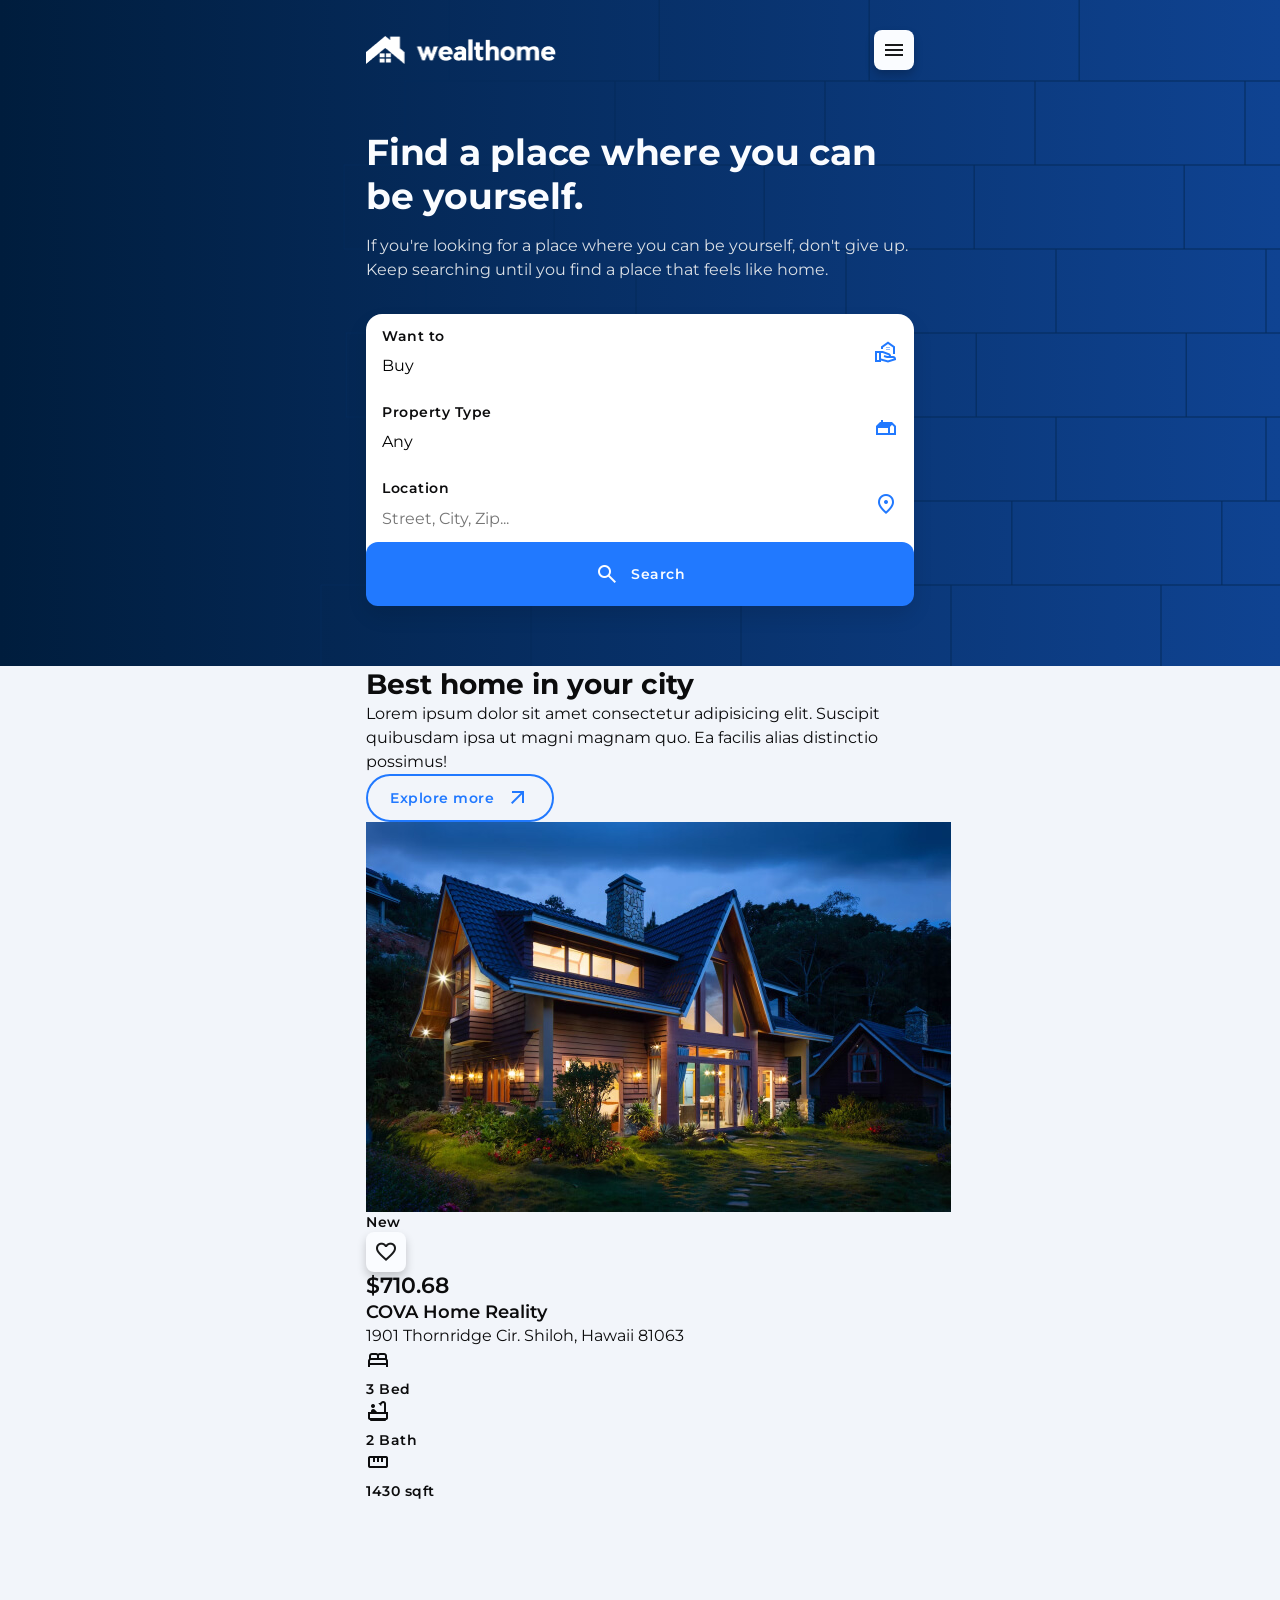
==== HTML  CSS/Real Estate/index.html @ 304f6c7e "head and main(hero and property) sections" ====
<!DOCTYPE html>
<html lang="en">
<head>
    <meta charset="UTF-8">
    <meta name="viewport" content="width=device-width, initial-scale=1.0">
    <meta name="description" content="This is a realestate website devloped by JeffersonQuaye">
    <meta name="title" content="Wealthome">
    <title>Wealthome</title>
    
    <link rel="shortcut icon" href="favicon.svg" type="image/x-icon"> <!------Logo------>
    <link rel="stylesheet" href="css/style.css"> <!------Style Sheet------>

    <!------ GOOGLE STYLE SHEET------>
    <link rel="preconnect" href="https://fonts.googleapis.com">
    <link rel="preconnect" href="https://fonts.gstatic.com" crossorigin>
    <link href="https://fonts.googleapis.com/css2?family=Montserrat:wght@400;600;700&display=swap" rel="stylesheet">
    
    <!------GOOGLE ICONS------>
    <link href="https://fonts.googleapis.com/css2?family=Open+Sans:ital,wght@0,300..800;1,300..800&display=swap" rel="stylesheet">
    <link rel="stylesheet" href="https://fonts.googleapis.com/css2?family=Material+Symbols+Outlined:opsz,wght,FILL,GRAD@24,400,0,0"/>

</head>
<body>

    <!----------------------HEAD SECTION---------------------------->

    <header class="header" data-header>
        <div class="container">
            <a href="" class="logo">
                <img src="images/logo.png" width="190" height="28" alt="wealthome">
            </a>
            <nav class="navbar" data-navbar>
                <ul class="navbar-list">
                    <li><a href="#" class="navbar-link label-medium active">Home</a></li>
                    <li><a href="#" class="navbar-link label-medium">Rent</a></li>
                    <li><a href="#" class="navbar-link label-medium">Sell</a></li>
                    <li><a href="#" class="navbar-link label-medium">Buy</a></li>
                    <li><a href="#" class="navbar-link label-medium">About</a></li>
                </ul>

                <div class="navbar-wrapper">
                    <a href="#" class="btn-link label-medium">Login</a>
                    <a href="#" class="btn btn-fill label-medium">Get Started</a>
                </div>
            </nav>
            <button class="nav-toggle-btn icon-btn" aria-label="toggle navbar" data-nav-toggler>
                <span class="material-symbols-outlined open" aria-hidden="true">menu</span>
                <span class="material-symbols-outlined close" aria-hidden="true">close</span>
            </button>
        </div>
    </header>

    <!--------------------------MAIN SECTION------------------------------>

    <main>
        <article>
            
            <!--------------------------HERO SECTION------------------------------>
            <section class="hero">
                
                <div class="container">
                    
                    <div class="hero-content">
                        <h1 class="headline-large hero-title">Find a place where you can be yourself.</h1>
                        
                        <p class="body-large hero-text">
                            If you're looking for a place where you can be yourself, don't give up. Keep searching until you find a place that feels like home.
                        </p>
                        
                        <form action="./" method="get" class="search-bar">
                        
                            <label class="search-item">
                        
                                <span class="label-medium label">Want to</span>
                        
                                <select name="want-to" class="search-item-field body-medium">
                                    <option value="buy" selected>Buy</option>
                                    <option value="sell" >Sell</option>
                                    <option value="rent" >Rent</option>
                                </select>

                                <span class="material-symbols-outlined" aria-hidden="true">real_estate_agent</span>
                            </label>
                        
                            <label class="search-item">
                        
                                <span class="label-medium label">Property Type</span>
                        
                                <select name="property-type" class="search-item-field body-medium">
                                    <option value="any" selected>Any</option>
                                    <option value="house" >House</option>
                                    <option value="apartment" >Apartment</option>
                                    <option value="villa" >Villa</option>
                                    <option value="townhome" >Townhome</option>
                                    <option value="bungalow" >Bungalow</option>
                                    <option value="loft" >Loft</option>
                                </select>

                                <span class="material-symbols-outlined" aria-hidden="true">gite</span>
                            </label>
                        
                            <label class="search-item">
                        
                                <span class="label-medium label">Location</span>

                                <input type="text" name="location" placeholder="Street, City, Zip..." class="search-item-field body-medium">

                                <span class="material-symbols-outlined" aria-hidden="true">location_on</span>
                            </label>
                        
                            <button type="submit" class="search-btn">
                                <span class="material-symbols-outlined" aria-hidden="true">search</span>

                                <span class="label-medium">Search</span>
                            </button>
                        </form>
                    </div>

                    <img src="images/hero.png" width="816" height="659" role="presentation" class="hero-banner">
                    <img src="images/bg-pattern.png" width="1240" height="840" role="presentation" class="bg-pattern">

                </div>
            </section>

            <!--------------------------PROTERTY SECTION----------------------------->
            
            <section class="section property" aria-labelledby="property-label">
            
                <div class="container">
            
                    <div class="title-wrapper">
            
                        <div>
            
                            <h2 class="section-title headline-small">Best home in your city</h2>
            
                            <p class="section-text body-large">Lorem ipsum dolor sit amet consectetur adipisicing elit. Suscipit quibusdam ipsa ut magni magnam quo. Ea facilis alias distinctio possimus!
                            </p>

                        </div>

                        <a href="#" class="btn btn-outline">
                            <span class="label-medium">Explore more</span>
                            <span class="material-symbols-outlined" aria-hidden="true">arrow_outwards</span>
                        </a>
                    </div>

                    <div class="property-list">
                        
                        <div class="card">
                        
                            <div class="card-banner">
                         
                                <figure class="img-holder" style="--width: 585; --height: 390:">
                                    <img src="images/property-1.jpg" width="585" height="390" alt="COVA Home Realty" class="img-cover">
                                </figure>

                                <span class="badge label-medium">New</span>

                                <button class="icon-btn fav-btn" aria-label="add to favorites">
                                    <span class="material-symbols-outlined" aria-hidden="true">favorite</span>
                                </button>
                            
                            </div>

                            <div class="card-content">
                                <span class="title-large">$710.68</span>
                                <h3>
                                    <a href="#" class="title-small card-title">COVA Home Reality</a>
                                </h3>

                                <address class="body-medium card-text">
                                    1901 Thornridge Cir. Shiloh, Hawaii 81063
                                </address>
                                <div class="card-meta-list">
                                    <div class="meta-item">
                                        <span class="material-symbols-outlined meta-icon" aria-hidden="true">bed</span>

                                        <span class="meta-text label-medium">3 Bed</span>
                                    </div>
                                    <div class="meta-item">
                                        <span class="material-symbols-outlined meta-icon" aria-hidden="true">bathtub</span>
    
                                        <span class="meta-text label-medium">2 Bath</span>
                                    </div>
                                    <div class="meta-item">
                                        <span class="material-symbols-outlined meta-icon" aria-hidden="true">straighten</span>
    
                                        <span class="meta-text label-medium">1430 sqft</span>
                                    </div>
                                </div>
                                
                            </div>

                        </div>
                    </div>
                </div>
            </section>
        </article>
    </main>
    <script src="js/script.js"></script>
</body>
</html>
---- HTML  CSS/Real Estate/css/style.css ----
/*-----------------------------------*\
  #style.css
\*-----------------------------------*/

/**
 * copyright 2023 codewithsadee
 */





/*-----------------------------------*\
  #CUSTOM PROPERTY
\*-----------------------------------*/

:root{
    --white: #FFFFFF;
    --yellow: #F6BD26;
    --primary-100: #2179FF;
    --primary-90: #1E6DE5;
    --primary-80: #1B61CC;
    --primary-70: #1755B2;
    --primary-40: #0D3166;
    --primary-20: #071833;
    --secondary-100: #21FFFF;
    --secondary-20: #073333;
    --neutral-100: #FAFCFF;
    --neutral-98: #F2F5FA;
    --neutral-95: #E9ECF2;
    --neutral-90: #DADFE5;
    --neutral-80: #C2C6CC;
    --neutral-60: #919499;
    --neutral-50: #797C80;
    --neutral-40: #616366;
    --neutral-30: #494A4D;
    --neutral-20: #303133;
    --neutral-10: #18191A;
    --neutral-5: #0C0C0D;
    --error-100: #FF2134;

    --gradient: linear-gradient(270deg, #0f4392 0%, #001d3d 100%);

    --font-primary: 'Montserrat', sans-serif;

    --fs-base: 62.5%;
    --fs-headline-large: 3.6rem;
    --fs-headline-medium: 2.8rem;
    --fs-headline-small: 2.8rem;
    --fs-title-large: 2.2rem;
    --fs-title-medium: 2rem;
    --fs-title-small: 1.8rem;
    --fs-body-large: 1.6rem;
    --fs-body-medium: 1.6rem;
    --fs-label-large: 1.6rem;
    --fs-label-medium: 1.4rem;

    --lh-headline-large: 44px;
    --lh-headline-medium: 36px;
    --lh-headline-small: 36px;
    --lh-title-large: 28px;
    --lh-title-medium: 24px;
    --lh-title-small: 24px;
    --lh-body-large: 24px;
    --lh-body-medium: 24px;
    --lh-label-large: 24px;
    --lh-label-medium: 20px;

    --weight-bold: 700;
    --weight-semiBold: 600;
    --weight-regular: 400;

    --traking-n-025: -0.25px;
    --traking-p-05: 0.5px;

    --radius-small: 8px;
    --radius-medium: 12px;
    --radius-large: 16px;
    --radius-extra-large: 32px;
    --radius-full: 1000px;
    --radius-circle: 50%;

    --shadow-1: 0px 2px 4px 0px #00000033;
    --shadow-2: 0px 5px 10px 0px #0000000D;
    --shadow-3: 0px 5px 10px 0px #00000033;
    --shadow-4: 0px 10px 20px 0px #0000001A;

    --transition-easing-quick: cubic-bezier(0, 0.7, 0.3, 1);
    --transition-duration-quick: 200ms;
    --transition-duration-smooth: 500ms;
}




/*-----------------------------------*\
  #RESET
\*-----------------------------------*/

*,
*::before,
*::after{
    margin: 0;
    padding: 0;
    box-sizing: border-box;
}

li{
    list-style-type: none;
}

a,
img,
span,
input,
select,
button{
    display: block;
}

a{
    color: inherit;
    text-decoration: none;
}

img{
    height: auto;
}

input,
select,
button{
    background: none;
    border: none;
    font: inherit;
}

button{
    cursor: pointer;
}

input,
select{
    width: 100%;
    outline: none;
}

address{
    font-style: normal;
}

select{
    appearance: none;
    -webkit-appearance: none;
    -moz-appearance: none;
}

html{
    font-family: var(--font-primary);
    font-size: var(--fs-base);
    scroll-behavior: smooth;
}

body{
    background-color: var(--neutral-98);
    color: var(--neutral-5);
    font-size: var(--fs-body-medium);
    line-height: var(--lh-body-medium);
    height: 300vh;
}

::-webkit-scrollbar{
    width: 12px;
}

::-webkit-scrollbar-track{
    background-color: var(--neutral-90);
}

::-webkit-scrollbar-thumb{
    background-color: var(--neutral-60);
    border-radius: 4px;
}


/*-----------------------------------*\
  #TYPOGRAPHY
\*-----------------------------------*/

.headline-large{
    font-size: var(--fs-headline-large);
    line-height: var(--lh-headline-large);
    font-weight: var(--weight-bold);
    letter-spacing: var(--traking-n-025);
}

.headline-medium{
    font-size: var(--fs-headline-medium);
    line-height: var(--lh-headline-medium);
    font-weight: var(--weight-bold);
}

.headline-small{
    font-size: var(--fs-headline-small);
    line-height: var(--lh-headline-small);
    font-weight: var(--weight-bold);
}

.title-large{
    font-size: var(--fs-title-large);
    line-height: var(--lh-title-large);
    font-weight: var(--weight-semiBold);
}

.title-medium{
    font-size: var(--fs-title-medium);
    line-height: var(--lh-title-medium);
    font-weight: var(--weight-semiBold);
}

.title-small{
    font-size: var(--fs-title-small);
    line-height: var(--lh-title-small);
    font-weight: var(--weight-semiBold);
}

.body-large{
    font-size: var(--fs-body-large);
    line-height: var(--lh-body-large);
    font-weight: var(--weight-regular);
}

.body-medium{
    font-size: var(--fs-body-medium);
    line-height: var(--lh-body-medium);
    font-weight: var(--weight-regular);
}

.label-medium{
    font-size: var(--fs-label-medium);
    line-height: var(--lh-label-medium);
    font-weight: var(--weight-semiBold);
    letter-spacing: var(--traking-p-05);
}



/*-----------------------------------*\
  #REUSED STYLE
\*-----------------------------------*/

.material-symbols-outlined {
    display: block;
    width: 1em;
    height: 1em;
    overflow: hidden;
    font-variation-settings: 'FILL' 0, 'wght' 400, 'GRAD' 0, 'opsz' 24;
}

.container{
    padding-inline: 16px;
    max-width: 580px;
    width: 100%;
    margin-inline: auto;
}


/*-----------------------------------*\
  #COMPONENT
\*-----------------------------------*/

.btn {
    display: flex;
    justify-content: center;
    align-items: center;
    gap: 12px;
    height: 48px;
    padding-inline: 24px;
    border-radius: var(--radius-full);
    max-width: max-content;
    transition: var(--transition-duration-quick) var(--transition-easing-quick);
}

.btn-fill{
    background-color: var(--primary-100);
    color: var(--neutral-100);
}

.btn-fill:where(:hover, :focus){
    background-color: var(--primary-90);
    box-shadow: var(--shadow-1);
}

.btn-fill:where(:active, :focus-visible){
    background-color: var(--primary-80);
}

.btn-outline{
    color: var(--primary-100);
    box-shadow: inset 0 0 0 2px var(--primary-100);
}

.btn-outline:where(:hover, :focus-visible){
    color: var(--neutral-100);
}

.btn-outline:hover{
    background-color: var(--primary-100);
}
.btn-outline:focus{
    background-color: var(--primary-90);
}
.btn-outline:where(:active, :focus-visible){
    background-color: var(--primary-80);
}

.icon-btn{
    height: 40px;
    width: 40px;
    display: grid;
    place-items: center;
    background-color: var(--neutral-100);
    color: var(--neutral-10);
    border-radius: var(--radius-small);
    box-shadow: var(--shadow-3);
    transition: var(--transition-duration-quick) var(--transition-easing-quick);
}

.icon-btn:where(:hover, :focus-visible){
    background-color: var(--neutral-90);
}


/*-----------------------------------*\
  #HEADER
\*-----------------------------------*/


.header{
    position: fixed;
    top: 0;
    left: 0;
    width: 100%;
    height: 100px;
    z-index: 4;
}

.header.active{
    animation: slide_in 500ms ease forwards;
    height: 72px;
    background-color: var(--primary-40);
}

@keyframes slide_in {
    0%{
        transform: translateY(-100%);
    }

    100%{
        transform: translateY(0);
    }
}

.header .container{
    position: relative;
    display: flex;
    justify-content: space-between;
    align-items: center;
    height: 100%;
}

.nav-toggle-btn .close,
.nav-toggle-btn.active .open{
    display: none;
}
.nav-toggle-btn .open,
.nav-toggle-btn.active .close{
    display: block;
}

.navbar{
    position: absolute;
    top: 85%;
    right: 16px;
    background-color: var(--neutral-100);
    min-width: 260px;
    padding: 10px;
    border-radius: var(--radius-large);
    box-shadow: var(--shadow-1);
    visibility: hidden;
    opacity: 0;
    scale: 0.4;
    transition: var(--transition-duration-quick) var(--transition-easing-quick);
    transform-origin: top right;
    z-index: 4;
}

.navbar.active{
    visibility: visible;
    opacity: 1;
    scale: 1;
}

.navbar,
.navbar-list,
.navbar-wrapper{
    display: grid;
    gap: 8px;
}

.navbar-link,
.btn-link{
    color: var(--neutral-30);
    padding: 6px 12px;
    transition: var(--transition-duration-quick) var(--transition-easing-quick);
}

.btn-link{
    border-block-start: 1px solid var(--neutral-90);
    padding-block-start: 14px;
}

:is(.navbar-link, .btn-link):is(:hover, :focus-visible),
.navbar-link.active{
    color: var(--primary-100);
}

.navbar .btn{
    min-width: 100%;
}


/*-----------------------------------*\
  #HERO
\*-----------------------------------*/

.hero-banner{
    display: none;
}

.hero{
    position: relative;
    background-image: var(--gradient);
    color: var(--neutral-90);
    padding-block: 130px 60px;
    overflow: hidden;
    isolation: isolate;
}

.hero-title{
    color: var(--neutral-100);
}

.hero-text{
    margin-block: 16px 32px;
}

.search-bar{
    background-color: var(--white);
    display: grid;
    grid-area: 8px;
    border-radius: 16px;
    box-shadow: var(--shadow-4);
}

.search-item{
    position: relative;
    color: var(--neutral-50);
}

.search-item .search-item-field{
    height: 76px;
    padding: 40px 16px 12px;
    border-radius: var(--radius-medium);
    transition: var(--transition-duration-quick) var(--transition-easing-quick);
    cursor: pointer;
}

.search-item .search-item-field:where(:hover, :focus){
    background-color: var(--neutral-95);
}

.search-item :where(.label, .material-symbols-outlined){
    position: absolute;
    pointer-events: none;
}

.search-item .label{
    top: 12px;
    left: 16px;
    color: var(--neutral-5);
}

.search-item .material-symbols-outlined{
    top: 50%;
    right: 16px;
    translate: 0 -50%;
    color: var(--primary-100);
}

.search-btn {
    background: var(--primary-100);
    color: var(--neutral-100);
    display: flex;
    justify-content: center;
    align-items: center;
    height: 64px;
    padding-inline: 24px;
    gap: 12px;
    border-radius: 12px;
    transition: var(--transition-duration-quick) var(--transition-easing-quick);
}

.search-btn:where(:hover, :focus){
    background-color: var(--primary-80);   
}

.search-btn:where(:active, :focus-visible){
    background-color: var(--primary-70);
}

.hero .bg-pattern{
    position: absolute;
    top: 50%;
    left: 25%;
    right: 0;
    translate: 0 -50%;
    min-height: 100%;
    pointer-events: none;
    z-index: -2;
}


/*-----------------------------------*\
  #PROPERTY
\*-----------------------------------*/





/*-----------------------------------*\
  #FEATURE
\*-----------------------------------*/





/*-----------------------------------*\
  #VIDEO
\*-----------------------------------*/





/*-----------------------------------*\
  #STORY
\*-----------------------------------*/





/*-----------------------------------*\
  #FOOTER
\*-----------------------------------*/





/*-----------------------------------*\
  #MEDIA QUERIES
\*-----------------------------------*/
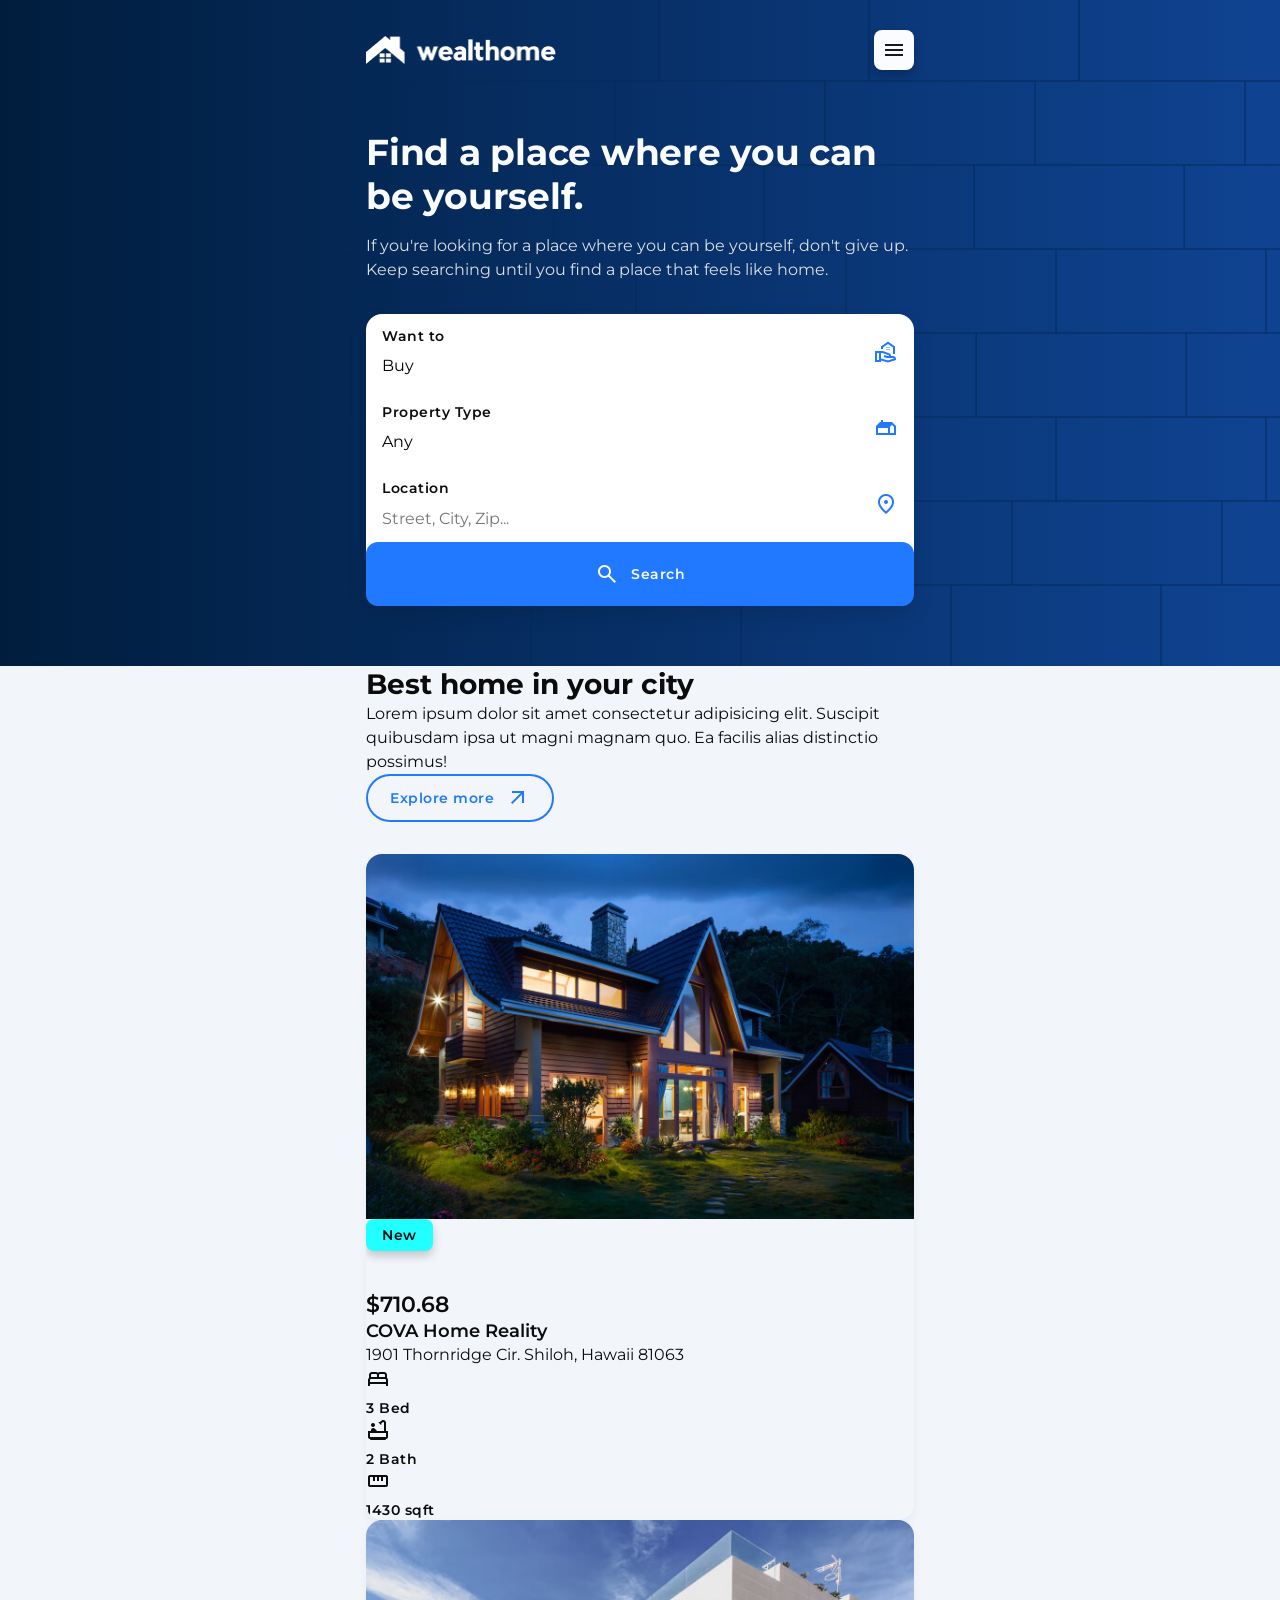
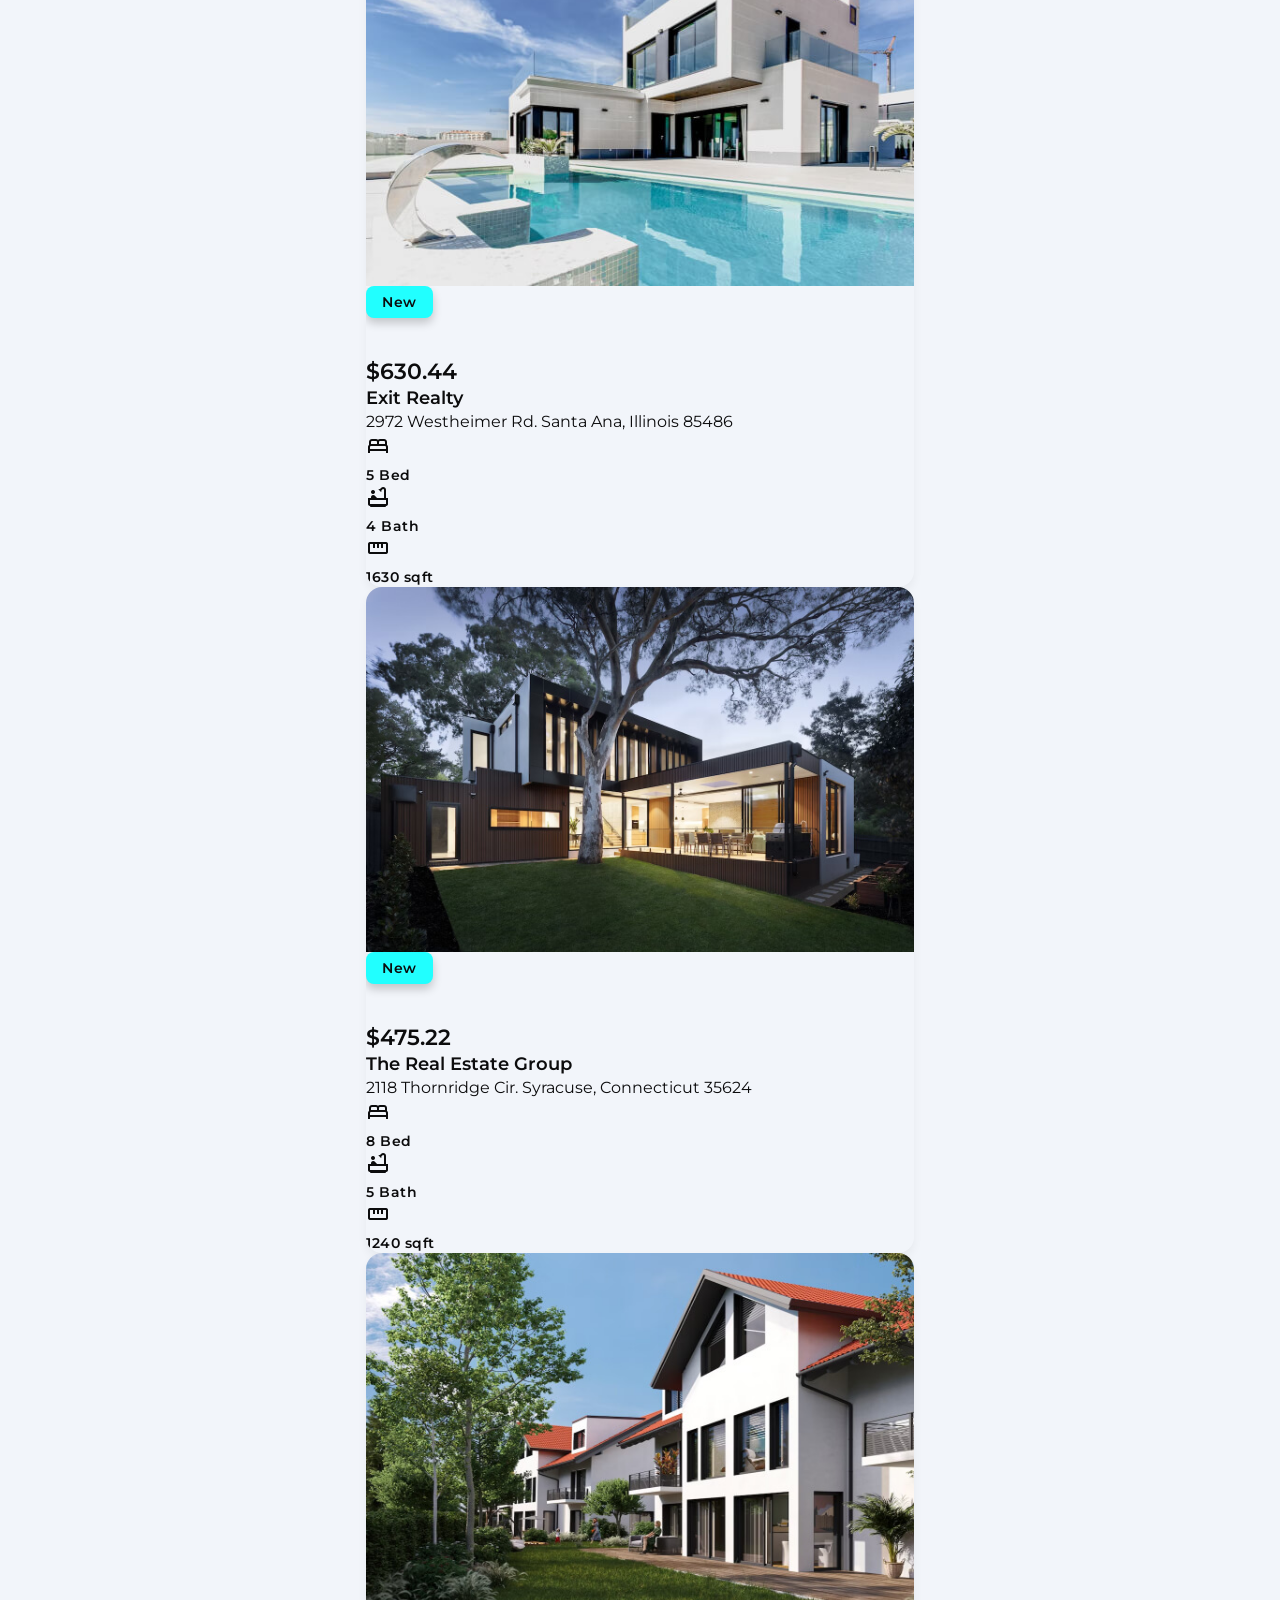
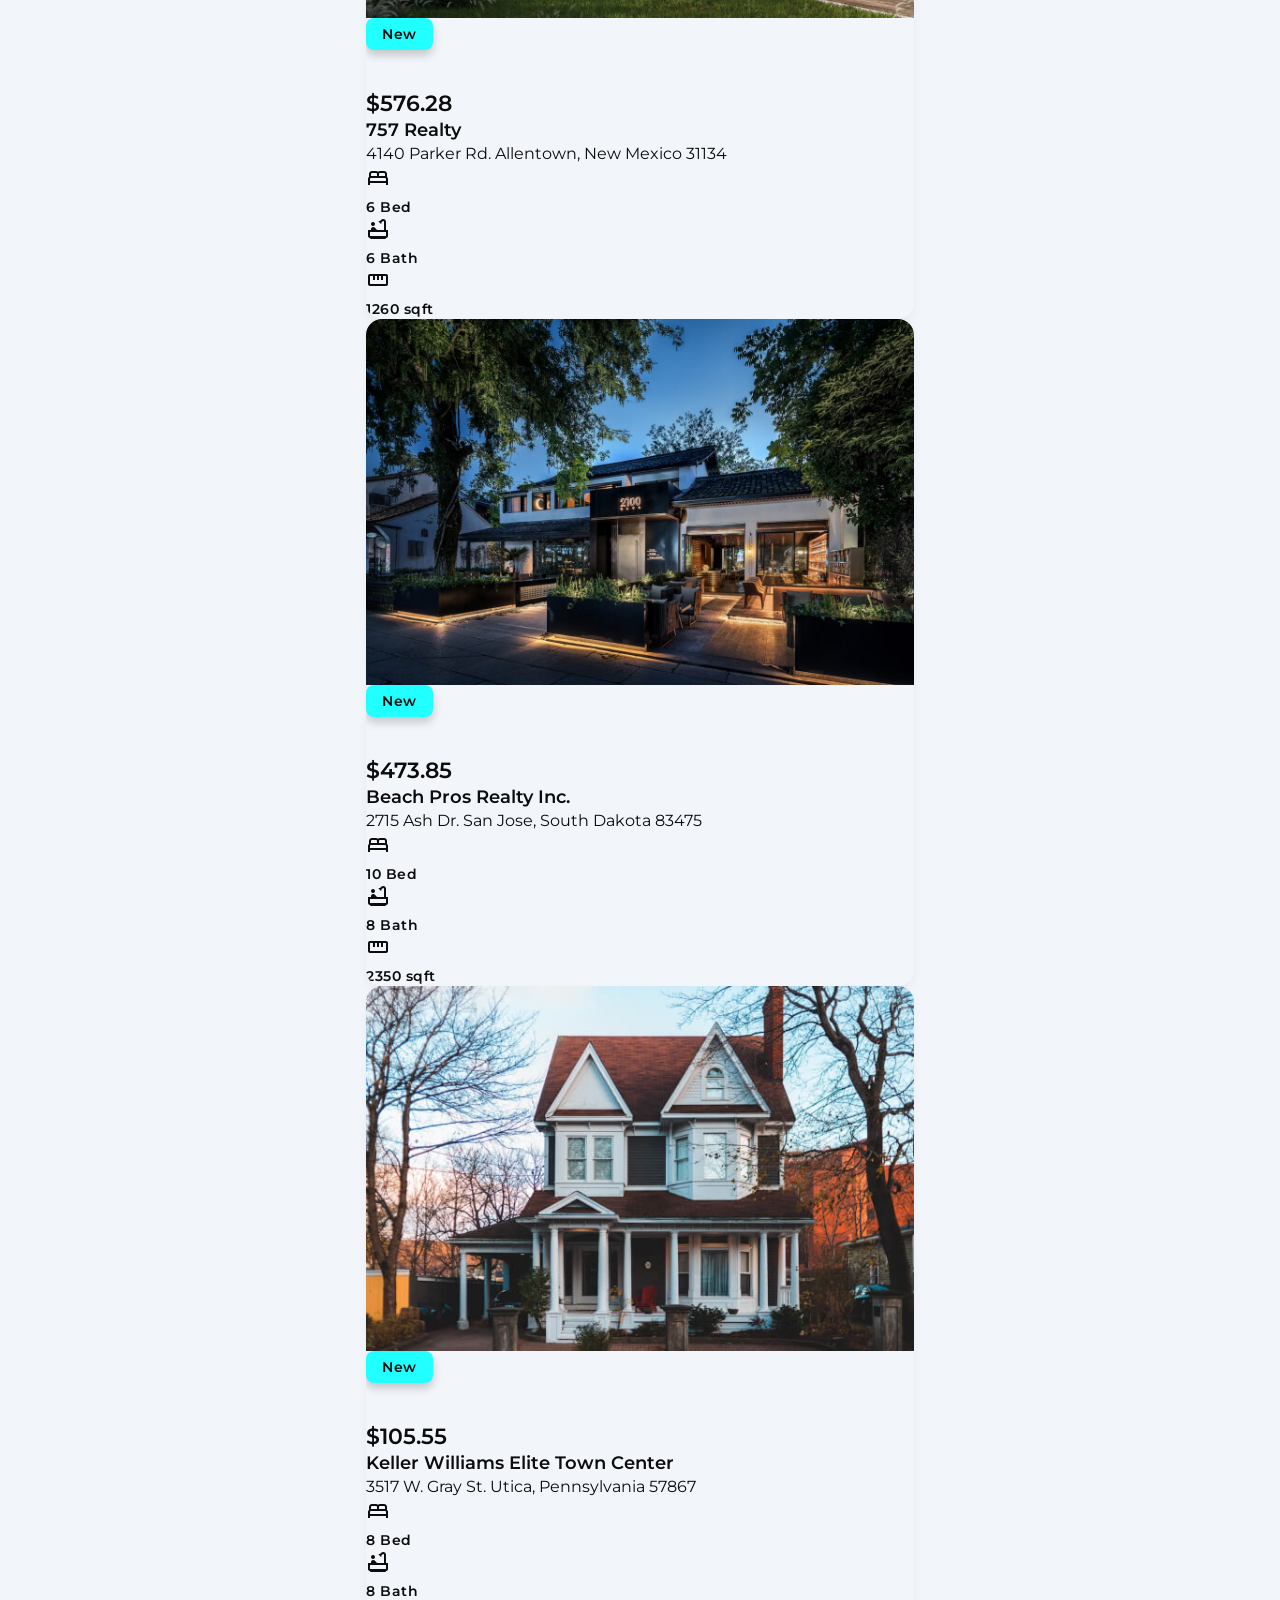
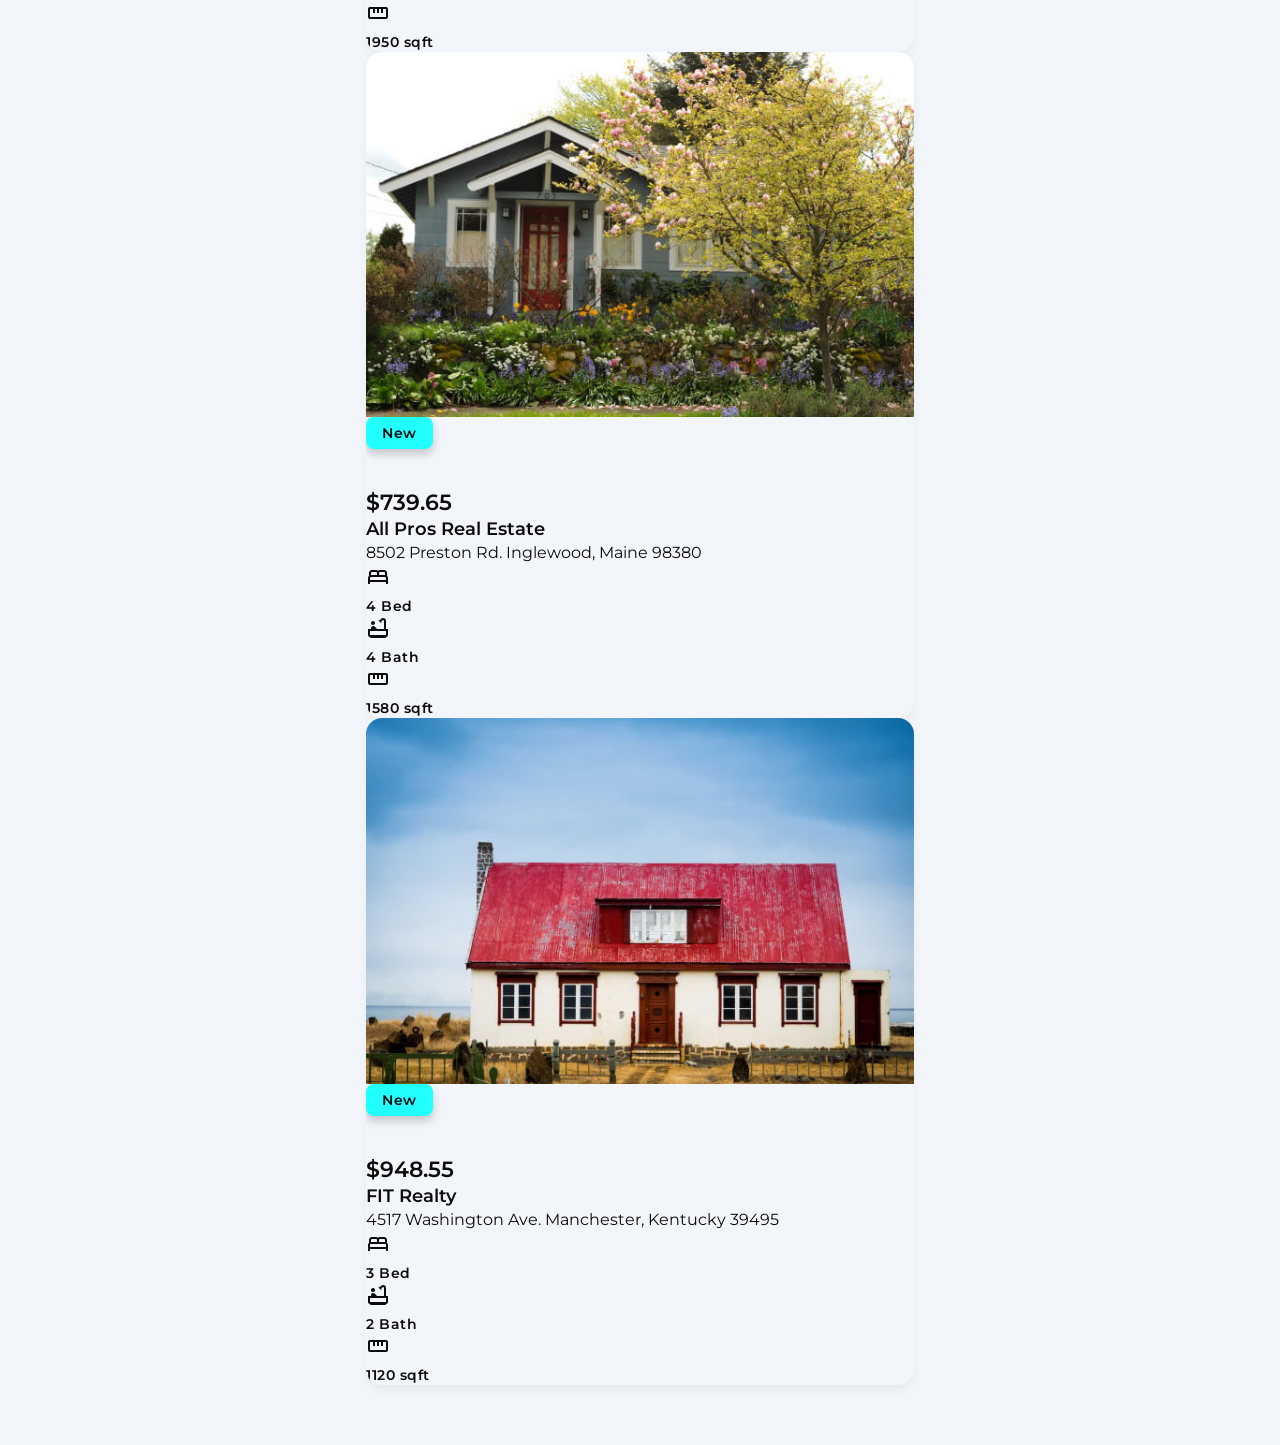
==== commit 6edeca71: "property section" ====
--- a/HTML  CSS/Real Estate/index.html
+++ b/HTML  CSS/Real Estate/index.html
@@ -193,6 +193,329 @@
                             </div>
 
                         </div>
+                        
+                        <div class="card">
+                        
+                            <div class="card-banner">
+                         
+                                <figure class="img-holder" style="--width: 585; --height: 390:">
+                                    <img src="images/property-2.jpg" width="585" height="390" alt="Exit Realty" class="img-cover">
+                                </figure>
+
+                                <span class="badge label-medium">New</span>
+
+                                <button class="icon-btn fav-btn" aria-label="add to favorites">
+                                    <span class="material-symbols-outlined" aria-hidden="true">favorite</span>
+                                </button>
+                            
+                            </div>
+                            <div class="card-content">
+                                <span class="title-large">$630.44</span>
+                                <h3>
+                                    <a href="#" class="title-small card-title">Exit Realty</a>
+                                </h3>
+
+                                <address class="body-medium card-text">
+                                    2972 Westheimer Rd. Santa Ana, Illinois 85486
+                                </address>
+                                <div class="card-meta-list">
+                                    <div class="meta-item">
+                                        <span class="material-symbols-outlined meta-icon" aria-hidden="true">bed</span>
+
+                                        <span class="meta-text label-medium">5 Bed</span>
+                                    </div>
+                                    <div class="meta-item">
+                                        <span class="material-symbols-outlined meta-icon" aria-hidden="true">bathtub</span>
+    
+                                        <span class="meta-text label-medium">4 Bath</span>
+                                    </div>
+                                    <div class="meta-item">
+                                        <span class="material-symbols-outlined meta-icon" aria-hidden="true">straighten</span>
+    
+                                        <span class="meta-text label-medium">1630 sqft</span>
+                                    </div>
+                                </div>
+                                
+                            </div>
+    
+                        </div>
+                        
+                        <div class="card">
+                            <div class="card-banner">
+                         
+                                <figure class="img-holder" style="--width: 585; --height: 390:">
+                                    <img src="images/property-3.jpg" width="585" height="390" alt="The Real Estate Group" class="img-cover">
+                                </figure>
+
+                                <span class="badge label-medium">New</span>
+
+                                <button class="icon-btn fav-btn" aria-label="add to favorites">
+                                    <span class="material-symbols-outlined" aria-hidden="true">favorite</span>
+                                </button>
+                            
+                            </div>
+
+                            <div class="card-content">
+                                <span class="title-large">$475.22</span>
+                                <h3>
+                                    <a href="#" class="title-small card-title">The Real Estate Group</a>
+                                </h3>
+
+                                <address class="body-medium card-text">
+                                    2118 Thornridge Cir. Syracuse, Connecticut 35624
+                                </address>
+                                <div class="card-meta-list">
+                                    <div class="meta-item">
+                                        <span class="material-symbols-outlined meta-icon" aria-hidden="true">bed</span>
+
+                                        <span class="meta-text label-medium">8 Bed</span>
+                                    </div>
+                                    <div class="meta-item">
+                                        <span class="material-symbols-outlined meta-icon" aria-hidden="true">bathtub</span>
+    
+                                        <span class="meta-text label-medium">5 Bath</span>
+                                    </div>
+                                    <div class="meta-item">
+                                        <span class="material-symbols-outlined meta-icon" aria-hidden="true">straighten</span>
+    
+                                        <span class="meta-text label-medium">1240 sqft</span>
+                                    </div>
+                                </div>
+                                
+                            </div>
+
+                        </div>
+                        
+                        <div class="card">
+                            <div class="card-banner">
+                         
+                                <figure class="img-holder" style="--width: 585; --height: 390:">
+                                    <img src="images/property-4.jpg" width="585" height="390" alt="757 Realty" class="img-cover">
+                                </figure>
+
+                                <span class="badge label-medium">New</span>
+
+                                <button class="icon-btn fav-btn" aria-label="add to favorites">
+                                    <span class="material-symbols-outlined" aria-hidden="true">favorite</span>
+                                </button>
+                            
+                            </div>
+
+                            <div class="card-content">
+                                <span class="title-large">$576.28</span>
+                                <h3>
+                                    <a href="#" class="title-small card-title">757 Realty</a>
+                                </h3>
+
+                                <address class="body-medium card-text">
+                                    4140 Parker Rd. Allentown, New Mexico 31134
+                                </address>
+                                <div class="card-meta-list">
+                                    <div class="meta-item">
+                                        <span class="material-symbols-outlined meta-icon" aria-hidden="true">bed</span>
+
+                                        <span class="meta-text label-medium">6 Bed</span>
+                                    </div>
+                                    <div class="meta-item">
+                                        <span class="material-symbols-outlined meta-icon" aria-hidden="true">bathtub</span>
+    
+                                        <span class="meta-text label-medium">6 Bath</span>
+                                    </div>
+                                    <div class="meta-item">
+                                        <span class="material-symbols-outlined meta-icon" aria-hidden="true">straighten</span>
+    
+                                        <span class="meta-text label-medium">1260 sqft</span>
+                                    </div>
+                                </div>
+                                
+                            </div>
+
+                        </div>
+                        
+                        <div class="card">
+                            <div class="card-banner">
+                         
+                                <figure class="img-holder" style="--width: 585; --height: 390:">
+                                    <img src="images/property-5.jpg" width="585" height="390" alt="Beach Pros Realty Inc." class="img-cover">
+                                </figure>
+
+                                <span class="badge label-medium">New</span>
+
+                                <button class="icon-btn fav-btn" aria-label="add to favorites">
+                                    <span class="material-symbols-outlined" aria-hidden="true">favorite</span>
+                                </button>
+                            
+                            </div>
+
+                            <div class="card-content">
+                                <span class="title-large">$473.85</span>
+                                <h3>
+                                    <a href="#" class="title-small card-title">Beach Pros Realty Inc.</a>
+                                </h3>
+
+                                <address class="body-medium card-text">
+                                    2715 Ash Dr. San Jose, South Dakota 83475
+                                </address>
+                                <div class="card-meta-list">
+                                    <div class="meta-item">
+                                        <span class="material-symbols-outlined meta-icon" aria-hidden="true">bed</span>
+
+                                        <span class="meta-text label-medium">10 Bed</span>
+                                    </div>
+                                    <div class="meta-item">
+                                        <span class="material-symbols-outlined meta-icon" aria-hidden="true">bathtub</span>
+    
+                                        <span class="meta-text label-medium">8 Bath</span>
+                                    </div>
+                                    <div class="meta-item">
+                                        <span class="material-symbols-outlined meta-icon" aria-hidden="true">straighten</span>
+    
+                                        <span class="meta-text label-medium">2350 sqft</span>
+                                    </div>
+                                </div>
+                                
+                            </div>
+
+                        </div>
+
+                        <div class="card">
+                            <div class="card-banner">
+                         
+                                <figure class="img-holder" style="--width: 585; --height: 390:">
+                                    <img src="images/property-6.jpg" width="585" height="390" alt="Keller Williams Elite Town Center" class="img-cover">
+                                </figure>
+
+                                <span class="badge label-medium">New</span>
+
+                                <button class="icon-btn fav-btn" aria-label="add to favorites">
+                                    <span class="material-symbols-outlined" aria-hidden="true">favorite</span>
+                                </button>
+                            
+                            </div>
+
+                            <div class="card-content">
+                                <span class="title-large">$105.55</span>
+                                <h3>
+                                    <a href="#" class="title-small card-title">Keller Williams Elite Town Center</a>
+                                </h3>
+
+                                <address class="body-medium card-text">
+                                    3517 W. Gray St. Utica, Pennsylvania 57867
+                                </address>
+                                <div class="card-meta-list">
+                                    <div class="meta-item">
+                                        <span class="material-symbols-outlined meta-icon" aria-hidden="true">bed</span>
+
+                                        <span class="meta-text label-medium">8 Bed</span>
+                                    </div>
+                                    <div class="meta-item">
+                                        <span class="material-symbols-outlined meta-icon" aria-hidden="true">bathtub</span>
+    
+                                        <span class="meta-text label-medium">8 Bath</span>
+                                    </div>
+                                    <div class="meta-item">
+                                        <span class="material-symbols-outlined meta-icon" aria-hidden="true">straighten</span>
+    
+                                        <span class="meta-text label-medium">1950 sqft</span>
+                                    </div>
+                                </div>
+                                
+                            </div>
+
+                        </div>
+
+                        <div class="card">
+                            <div class="card-banner">
+                         
+                                <figure class="img-holder" style="--width: 585; --height: 390:">
+                                    <img src="images/property-7.jpg" width="585" height="390" alt="All Pros Real Estate" class="img-cover">
+                                </figure>
+
+                                <span class="badge label-medium">New</span>
+
+                                <button class="icon-btn fav-btn" aria-label="add to favorites">
+                                    <span class="material-symbols-outlined" aria-hidden="true">favorite</span>
+                                </button>
+                            
+                            </div>
+
+                            <div class="card-content">
+                                <span class="title-large">$739.65</span>
+                                <h3>
+                                    <a href="#" class="title-small card-title">All Pros Real Estate</a>
+                                </h3>
+
+                                <address class="body-medium card-text">
+                                    8502 Preston Rd. Inglewood, Maine 98380
+                                </address>
+                                <div class="card-meta-list">
+                                    <div class="meta-item">
+                                        <span class="material-symbols-outlined meta-icon" aria-hidden="true">bed</span>
+
+                                        <span class="meta-text label-medium">4 Bed</span>
+                                    </div>
+                                    <div class="meta-item">
+                                        <span class="material-symbols-outlined meta-icon" aria-hidden="true">bathtub</span>
+    
+                                        <span class="meta-text label-medium">4 Bath</span>
+                                    </div>
+                                    <div class="meta-item">
+                                        <span class="material-symbols-outlined meta-icon" aria-hidden="true">straighten</span>
+    
+                                        <span class="meta-text label-medium">1580 sqft</span>
+                                    </div>
+                                </div>
+                                
+                            </div>
+
+                        </div>
+
+                        <div class="card">
+                            <div class="card-banner">
+                         
+                                <figure class="img-holder" style="--width: 585; --height: 390:">
+                                    <img src="images/property-8.jpg" width="585" height="390" alt="FIT Realty" class="img-cover">
+                                </figure>
+
+                                <span class="badge label-medium">New</span>
+
+                                <button class="icon-btn fav-btn" aria-label="add to favorites">
+                                    <span class="material-symbols-outlined" aria-hidden="true">favorite</span>
+                                </button>
+                            
+                            </div>
+
+                            <div class="card-content">
+                                <span class="title-large">$948.55</span>
+                                <h3>
+                                    <a href="#" class="title-small card-title">FIT Realty</a>
+                                </h3>
+
+                                <address class="body-medium card-text">
+                                    4517 Washington Ave. Manchester, Kentucky 39495
+                                </address>
+                                <div class="card-meta-list">
+                                    <div class="meta-item">
+                                        <span class="material-symbols-outlined meta-icon" aria-hidden="true">bed</span>
+
+                                        <span class="meta-text label-medium">3 Bed</span>
+                                    </div>
+                                    <div class="meta-item">
+                                        <span class="material-symbols-outlined meta-icon" aria-hidden="true">bathtub</span>
+    
+                                        <span class="meta-text label-medium">2 Bath</span>
+                                    </div>
+                                    <div class="meta-item">
+                                        <span class="material-symbols-outlined meta-icon" aria-hidden="true">straighten</span>
+    
+                                        <span class="meta-text label-medium">1120 sqft</span>
+                                    </div>
+                                </div>
+                                
+                            </div>
+
+                        </div>
+
                     </div>
                 </div>
             </section>
--- a/HTML  CSS/Real Estate/css/style.css
+++ b/HTML  CSS/Real Estate/css/style.css
@@ -264,6 +264,27 @@
     margin-inline: auto;
 }
 
+.section{
+    padding-block-end: 60px;
+}
+
+.title-wrapper{
+    margin-block-end: 32px;
+}
+
+.img-holder{
+    aspect-ratio: var(--width)/var(--height);
+    background-color: var(--neutral-80);
+    overflow: hidden;
+}
+
+.img-cover{
+    width: 100%;
+    height: 100%;
+    object-fit: cover;
+}
+
+
 
 /*-----------------------------------*\
   #COMPONENT
@@ -329,6 +350,59 @@
 .icon-btn:where(:hover, :focus-visible){
     background-color: var(--neutral-90);
 }
+
+.badge{
+    height: 32px;
+    max-width: max-content;
+    display: grid;
+    place-items: center;
+    padding-inline: 16px;
+    background-color: var(--secondary-100);
+    border-radius: var(--radius-small);
+    box-shadow: var(--shadow-3);
+}
+
+.card{
+    border-radius: var(--radius-large);
+    overflow: hidden;
+    box-shadow: var(--shadow-2);
+    transition: var(--transition-duration-quick) var(--transition-easing-quick);
+}
+
+.card:where(:hover, :focus-within){
+    box-shadow: var(--shadow-4);
+}
+
+.card-banner{
+    position: relative;
+}
+
+.card-banner .img-cover{
+    transition: var(--transition-duration-smooth) var(--transition-easing-quick);
+}
+
+.card:where(:hover, :focus-within) .img-cover{
+    scale: 1.05;
+    rotate: 2deg;
+}
+
+.card:where(.badge, .icon-btn){
+    position: absolute;
+    top: 20px;
+}
+
+.card .badge{
+    left: 20px;
+}
+
+.card .icon-btn{
+    right: 20px;
+    opacity: 0;
+    visibility: hidden;
+    scale: 0.8;
+    transition: var(--transition-duration-quick) var(--transition-easing-quick);
+}
+
 
 
 /*-----------------------------------*\
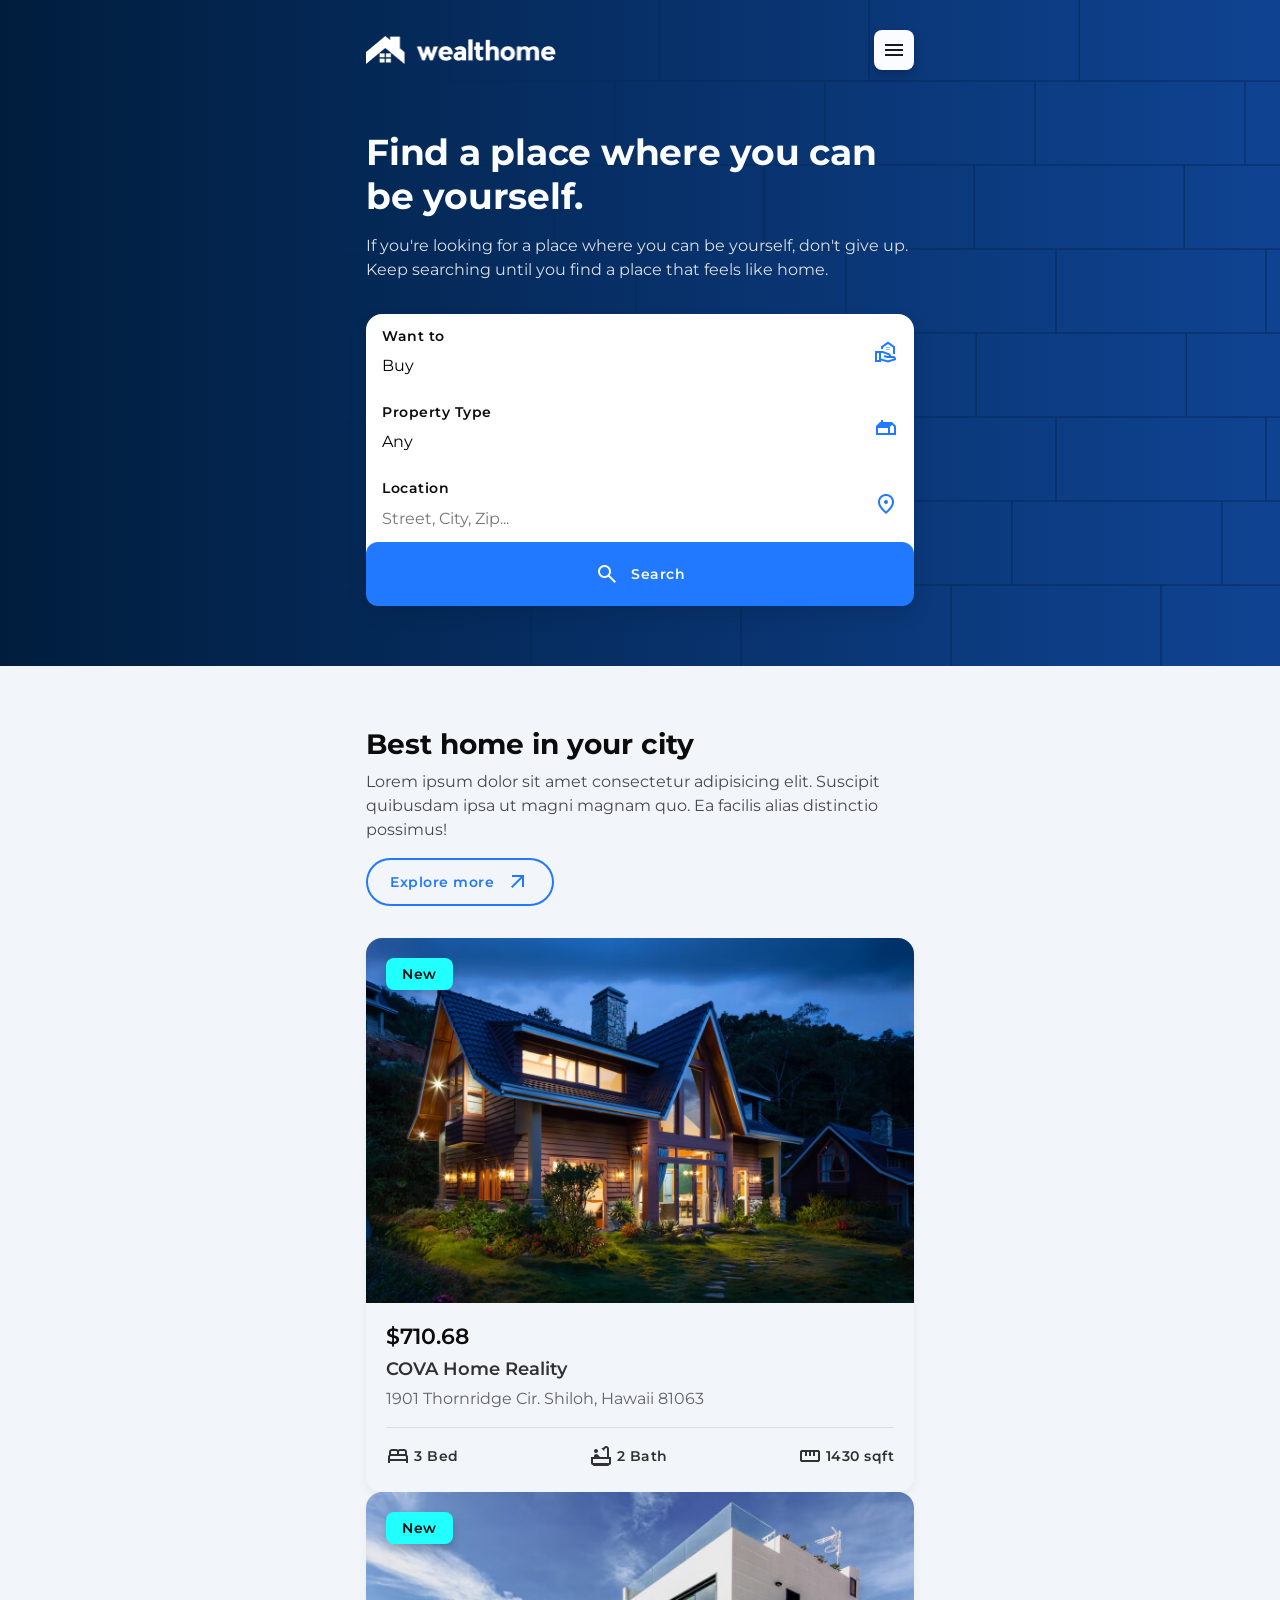
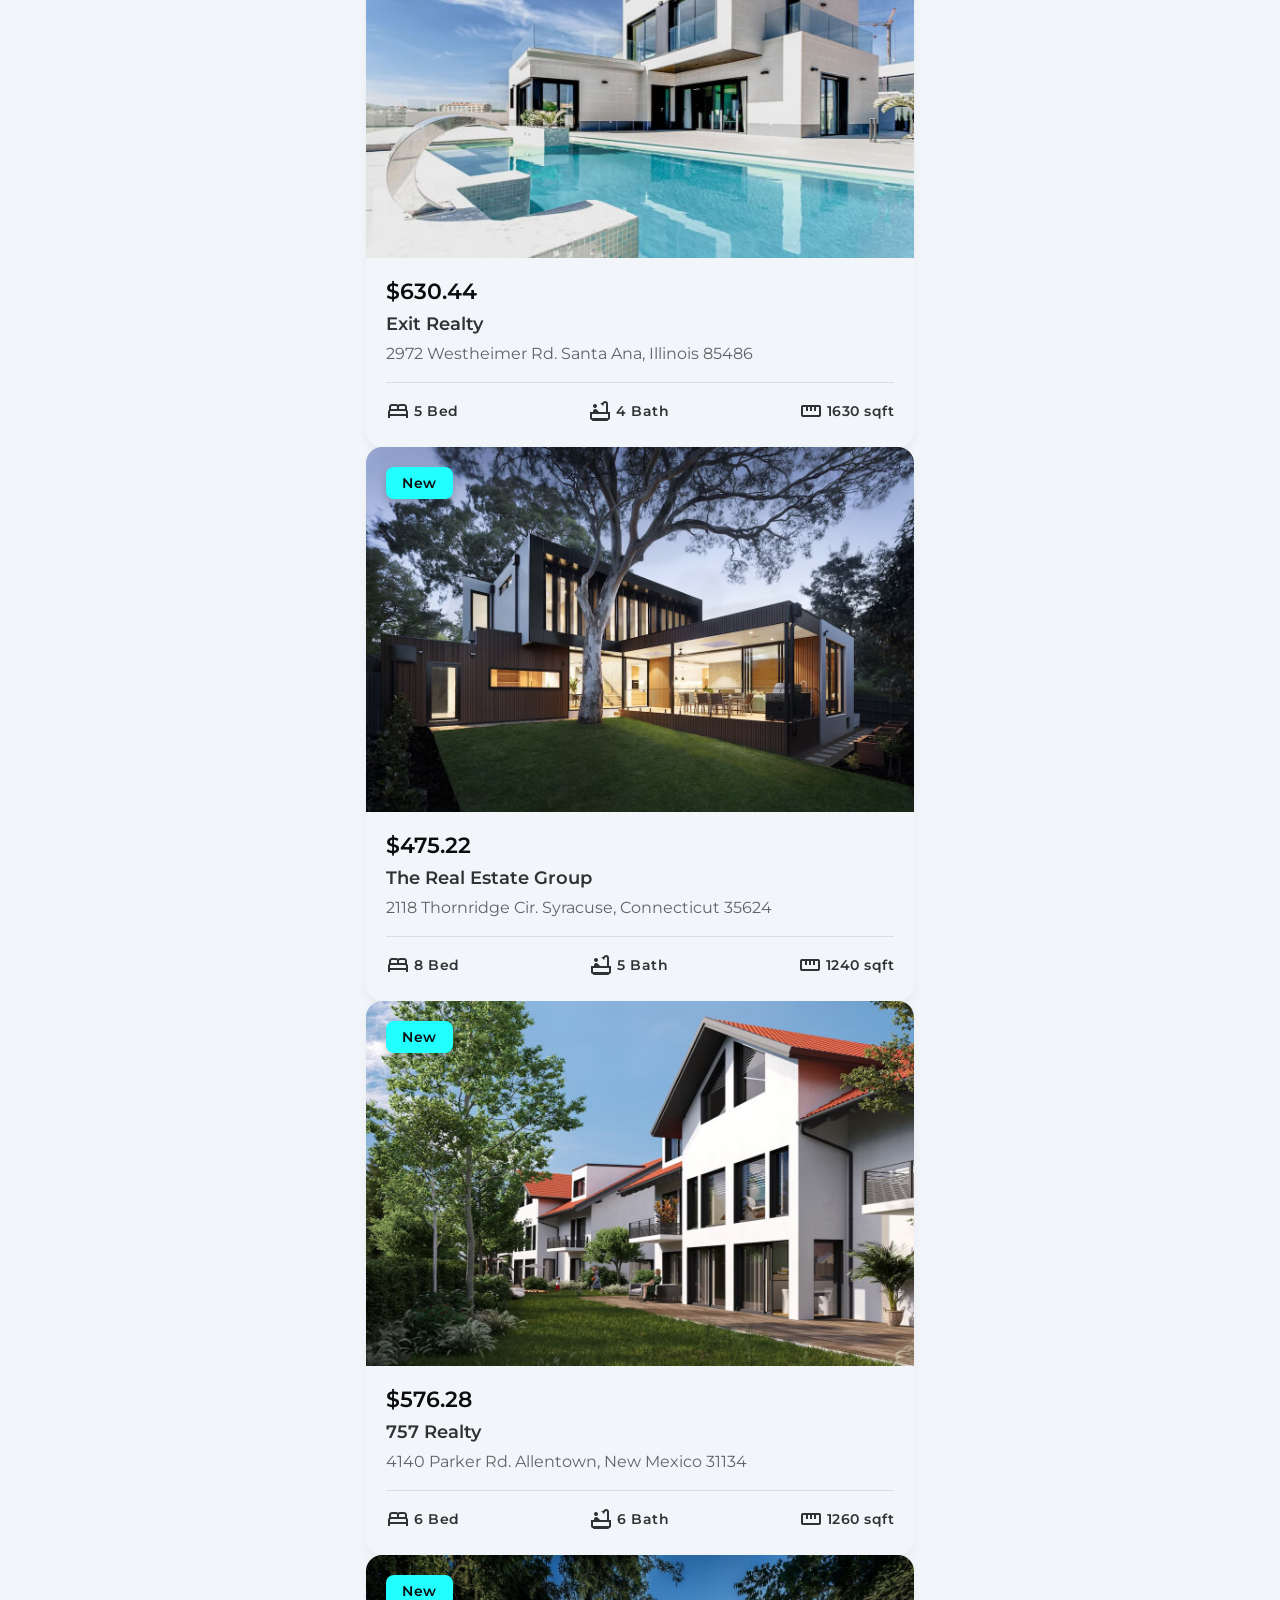
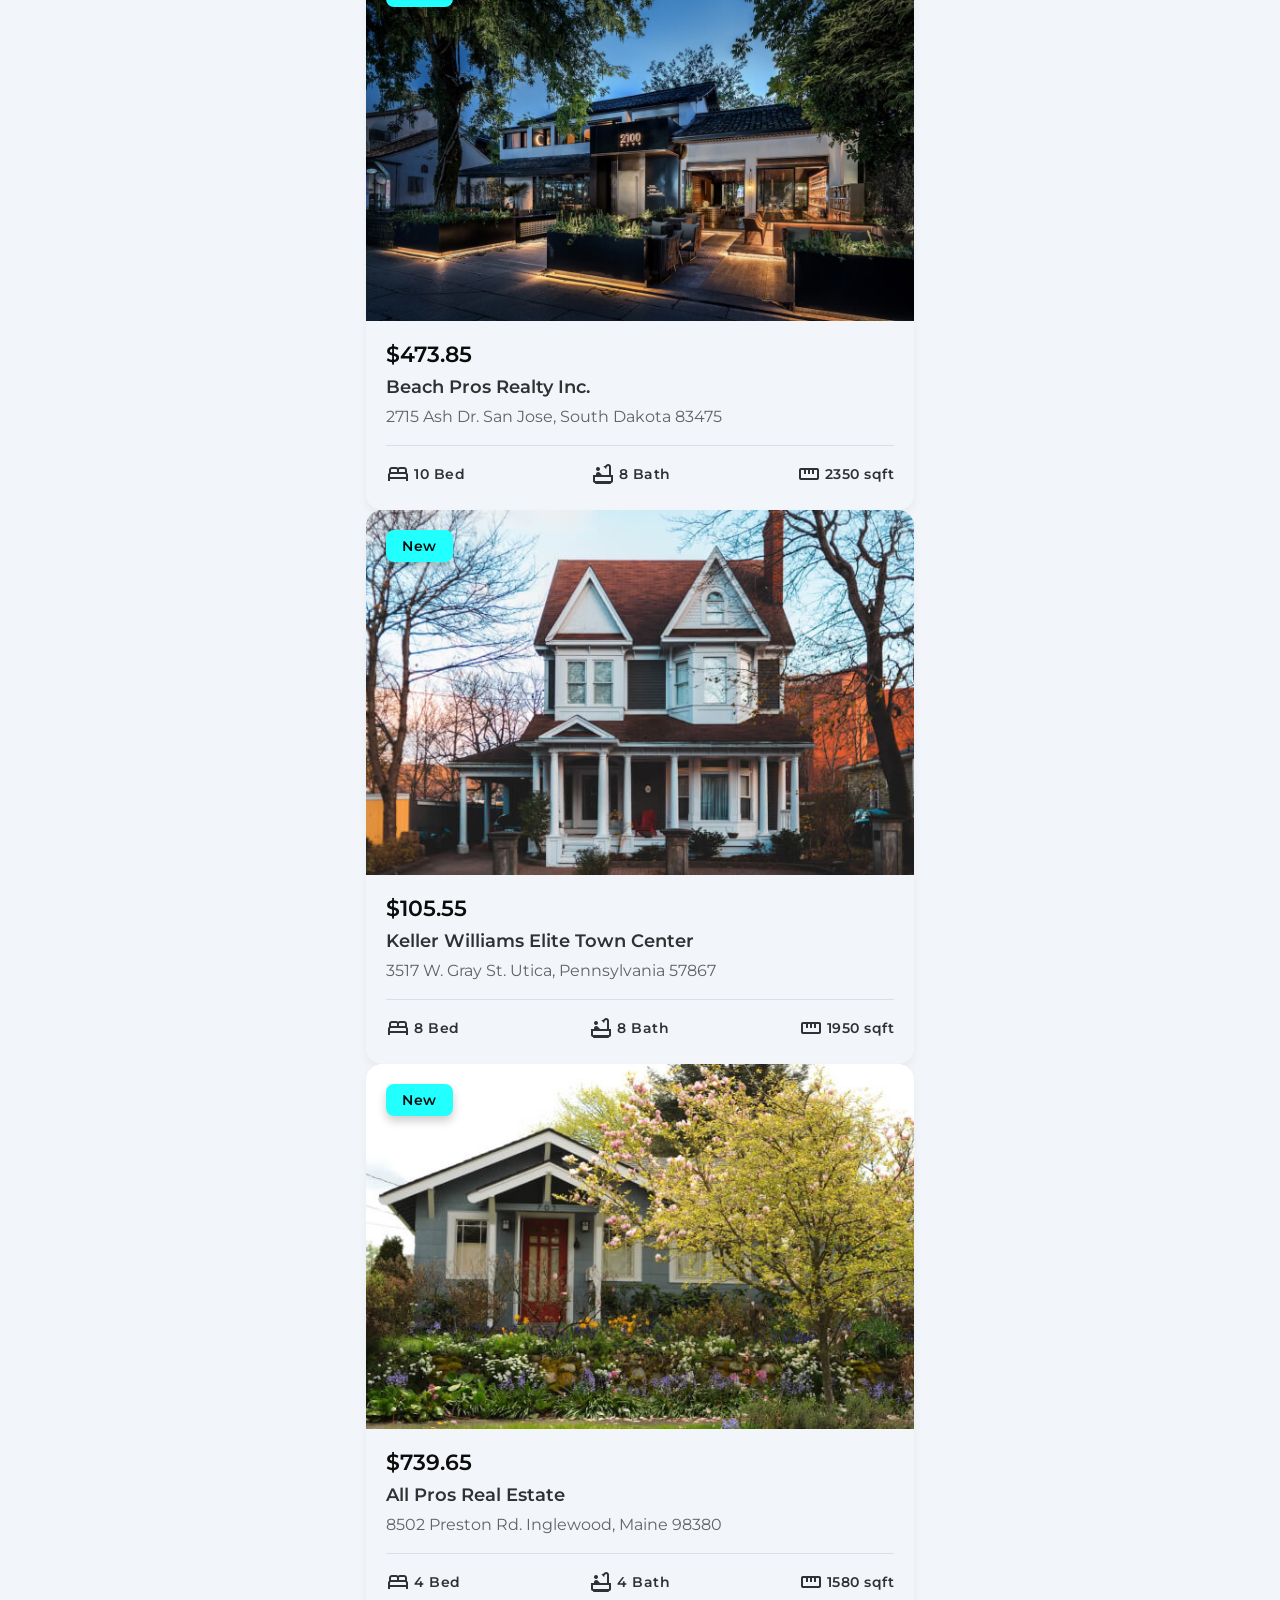
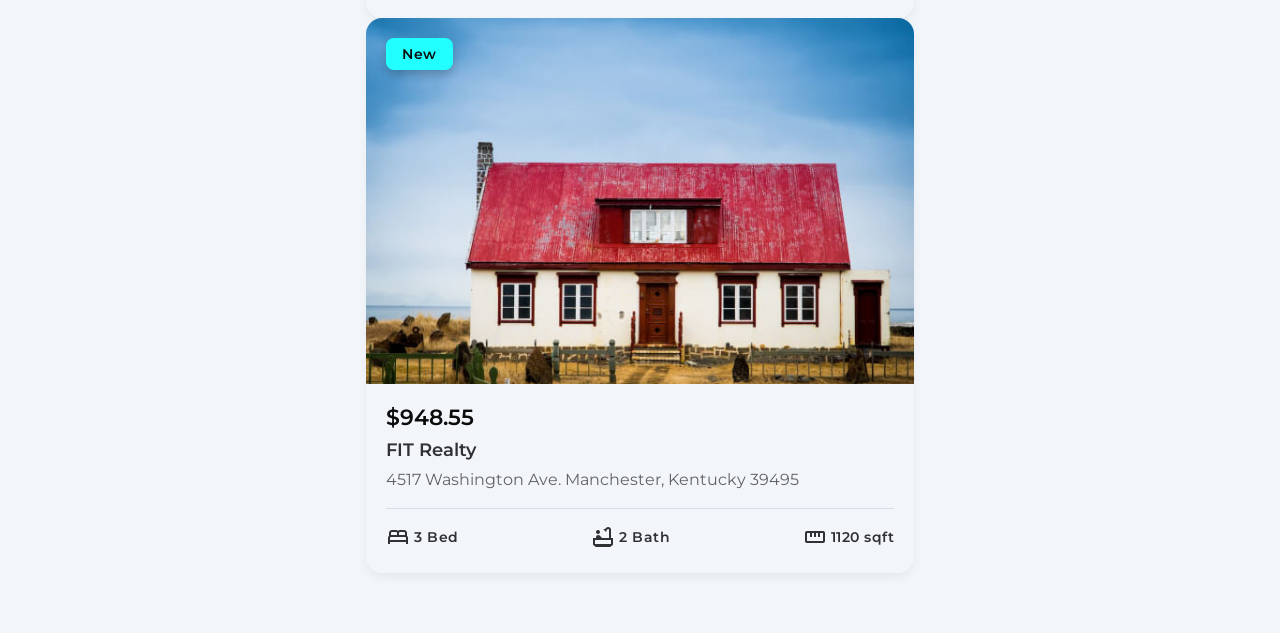
==== commit 11b91689: "property section" ====
--- a/HTML  CSS/Real Estate/index.html
+++ b/HTML  CSS/Real Estate/index.html
@@ -157,7 +157,7 @@
 
                                 <span class="badge label-medium">New</span>
 
-                                <button class="icon-btn fav-btn" aria-label="add to favorites">
+                                <button class="icon-btn fav-btn" aria-label="add to favorites" data-toggle-btn>
                                     <span class="material-symbols-outlined" aria-hidden="true">favorite</span>
                                 </button>
                             
@@ -204,7 +204,7 @@
 
                                 <span class="badge label-medium">New</span>
 
-                                <button class="icon-btn fav-btn" aria-label="add to favorites">
+                                <button class="icon-btn fav-btn" aria-label="add to favorites" data-toggle-btn>
                                     <span class="material-symbols-outlined" aria-hidden="true">favorite</span>
                                 </button>
                             
@@ -249,7 +249,7 @@
 
                                 <span class="badge label-medium">New</span>
 
-                                <button class="icon-btn fav-btn" aria-label="add to favorites">
+                                <button class="icon-btn fav-btn" aria-label="add to favorites" data-toggle-btn>
                                     <span class="material-symbols-outlined" aria-hidden="true">favorite</span>
                                 </button>
                             
@@ -295,7 +295,7 @@
 
                                 <span class="badge label-medium">New</span>
 
-                                <button class="icon-btn fav-btn" aria-label="add to favorites">
+                                <button class="icon-btn fav-btn" aria-label="add to favorites" data-toggle-btn>
                                     <span class="material-symbols-outlined" aria-hidden="true">favorite</span>
                                 </button>
                             
@@ -341,7 +341,7 @@
 
                                 <span class="badge label-medium">New</span>
 
-                                <button class="icon-btn fav-btn" aria-label="add to favorites">
+                                <button class="icon-btn fav-btn" aria-label="add to favorites" data-toggle-btn>
                                     <span class="material-symbols-outlined" aria-hidden="true">favorite</span>
                                 </button>
                             
@@ -387,7 +387,7 @@
 
                                 <span class="badge label-medium">New</span>
 
-                                <button class="icon-btn fav-btn" aria-label="add to favorites">
+                                <button class="icon-btn fav-btn" aria-label="add to favorites" data-toggle-btn>
                                     <span class="material-symbols-outlined" aria-hidden="true">favorite</span>
                                 </button>
                             
@@ -433,7 +433,7 @@
 
                                 <span class="badge label-medium">New</span>
 
-                                <button class="icon-btn fav-btn" aria-label="add to favorites">
+                                <button class="icon-btn fav-btn" aria-label="add to favorites" data-toggle-btn>
                                     <span class="material-symbols-outlined" aria-hidden="true">favorite</span>
                                 </button>
                             
@@ -479,7 +479,7 @@
 
                                 <span class="badge label-medium">New</span>
 
-                                <button class="icon-btn fav-btn" aria-label="add to favorites">
+                                <button class="icon-btn fav-btn" aria-label="add to favorites" data-toggle-btn>
                                     <span class="material-symbols-outlined" aria-hidden="true">favorite</span>
                                 </button>
                             
--- a/HTML  CSS/Real Estate/css/style.css
+++ b/HTML  CSS/Real Estate/css/style.css
@@ -386,7 +386,7 @@
     rotate: 2deg;
 }
 
-.card:where(.badge, .icon-btn){
+.card :where(.badge, .icon-btn){
     position: absolute;
     top: 20px;
 }
@@ -402,6 +402,60 @@
     scale: 0.8;
     transition: var(--transition-duration-quick) var(--transition-easing-quick);
 }
+
+.fav-btn{
+    color: var(--error-100);
+}
+
+.fav-btn.active .material-symbols-outlined{
+    font-variation-settings: 'FILL' 1;    
+}
+
+.card:where(:hover, :focus-within){
+    scale: 1;
+    opacity: 1;
+    visibility: visible;
+}
+
+.card-content{
+    padding: 20px 20px 24px;
+}
+
+.card-title{
+    margin-block: 6px;
+    color: var(--neutral-20);
+    white-space: nowrap;
+    text-overflow: ellipsis;
+    transition: var(--transition-duration-quick) var(--transition-easing-quick);
+}
+
+.card-title:where(:hover, :focus-visible){
+    color: var(--primary-100);
+}
+
+.card-text{
+    color: var(--neutral-40);
+}
+
+.card-meta-list{
+    padding-block-start: 16px;
+    margin-block-start: 16px;
+    border-block-start: 1px solid var(--neutral-90);
+    display: flex;
+    justify-content: space-between;
+    align-items: center;
+    flex-wrap: wrap;
+    gap: 12px;
+}
+
+.card .meta-item{
+    display: flex;
+    align-items: center;
+    gap: 4px;
+    color: var(--neutral-20);
+}
+
+
 
 
 
@@ -609,7 +663,19 @@
   #PROPERTY
 \*-----------------------------------*/
 
-
+.property{
+    padding-block-start: 60px;
+}
+
+.property .section-text{
+    margin-block: 8px 16px;
+    color: var(--neutral-30);
+}
+
+.property-list{
+    display: grid;
+    grid-template-columns: repeat(auto-fit, minmax(2, 1fr));
+}
 
 
 
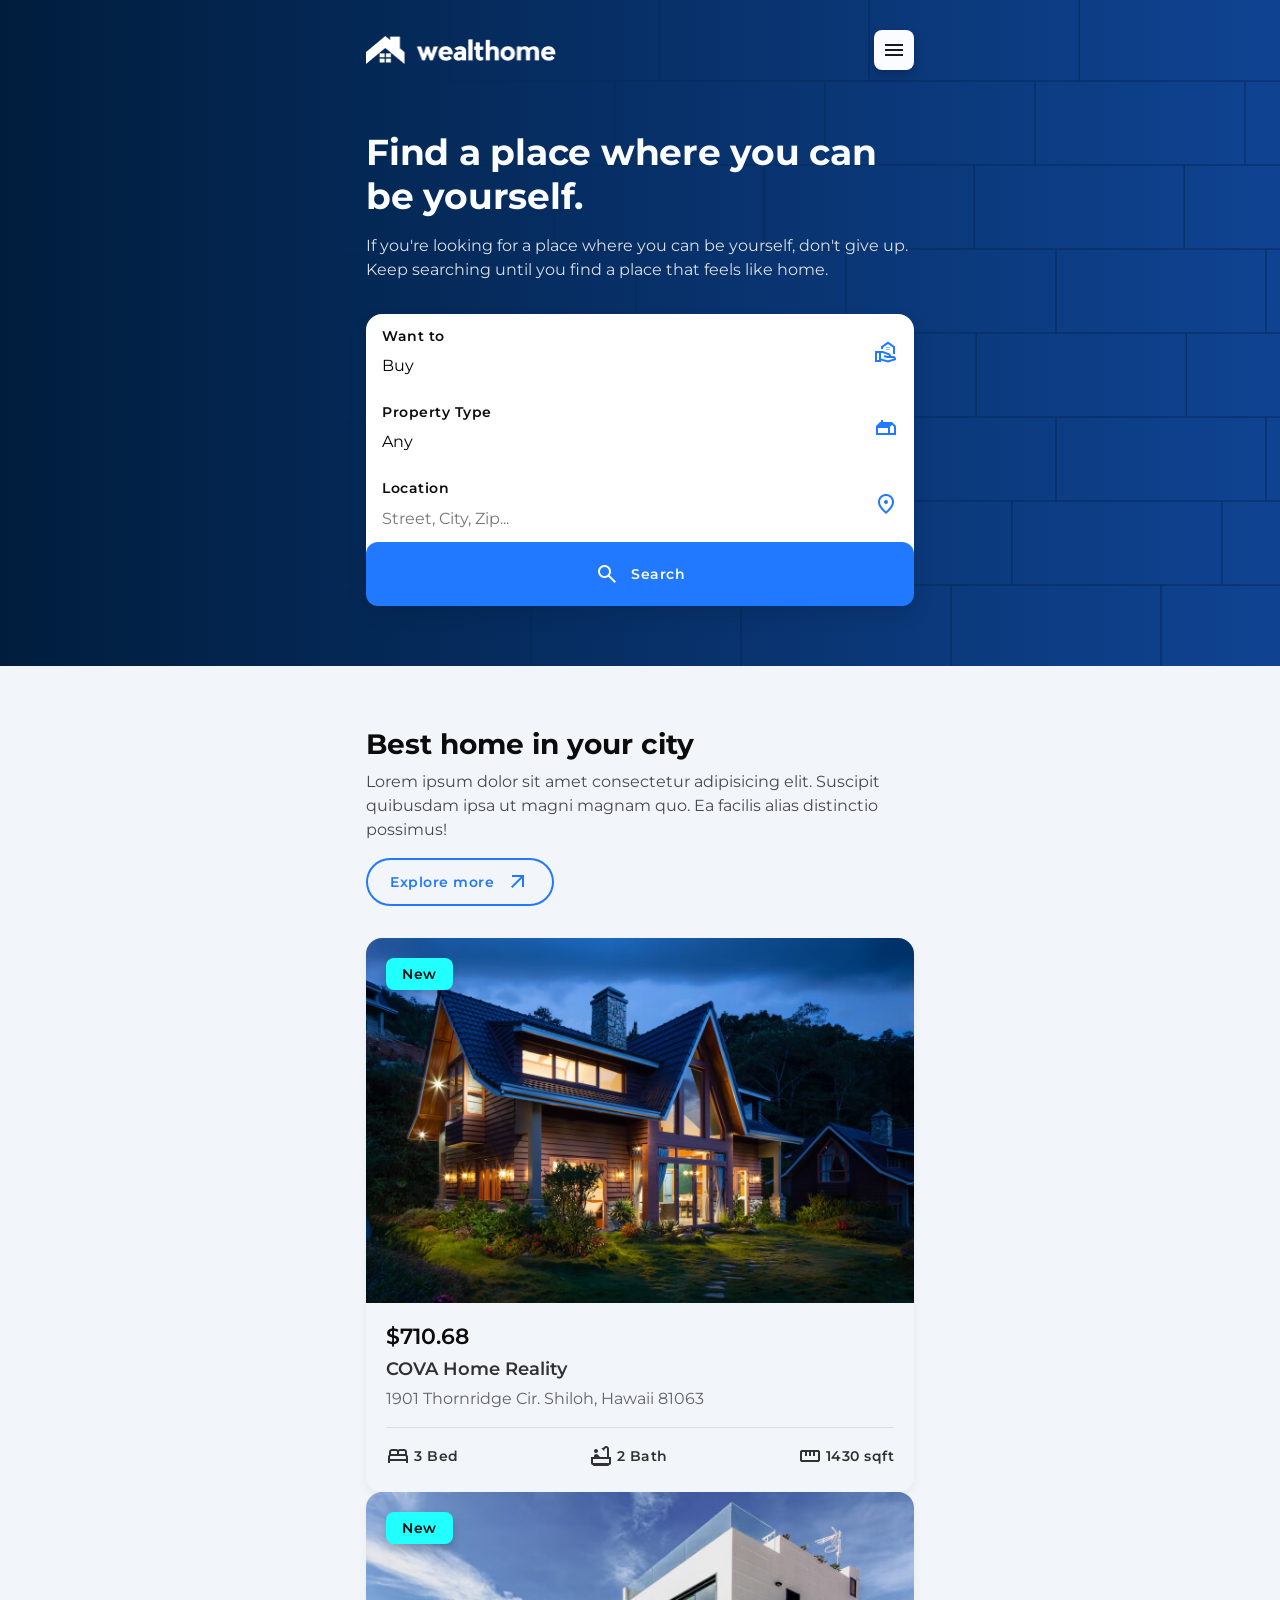
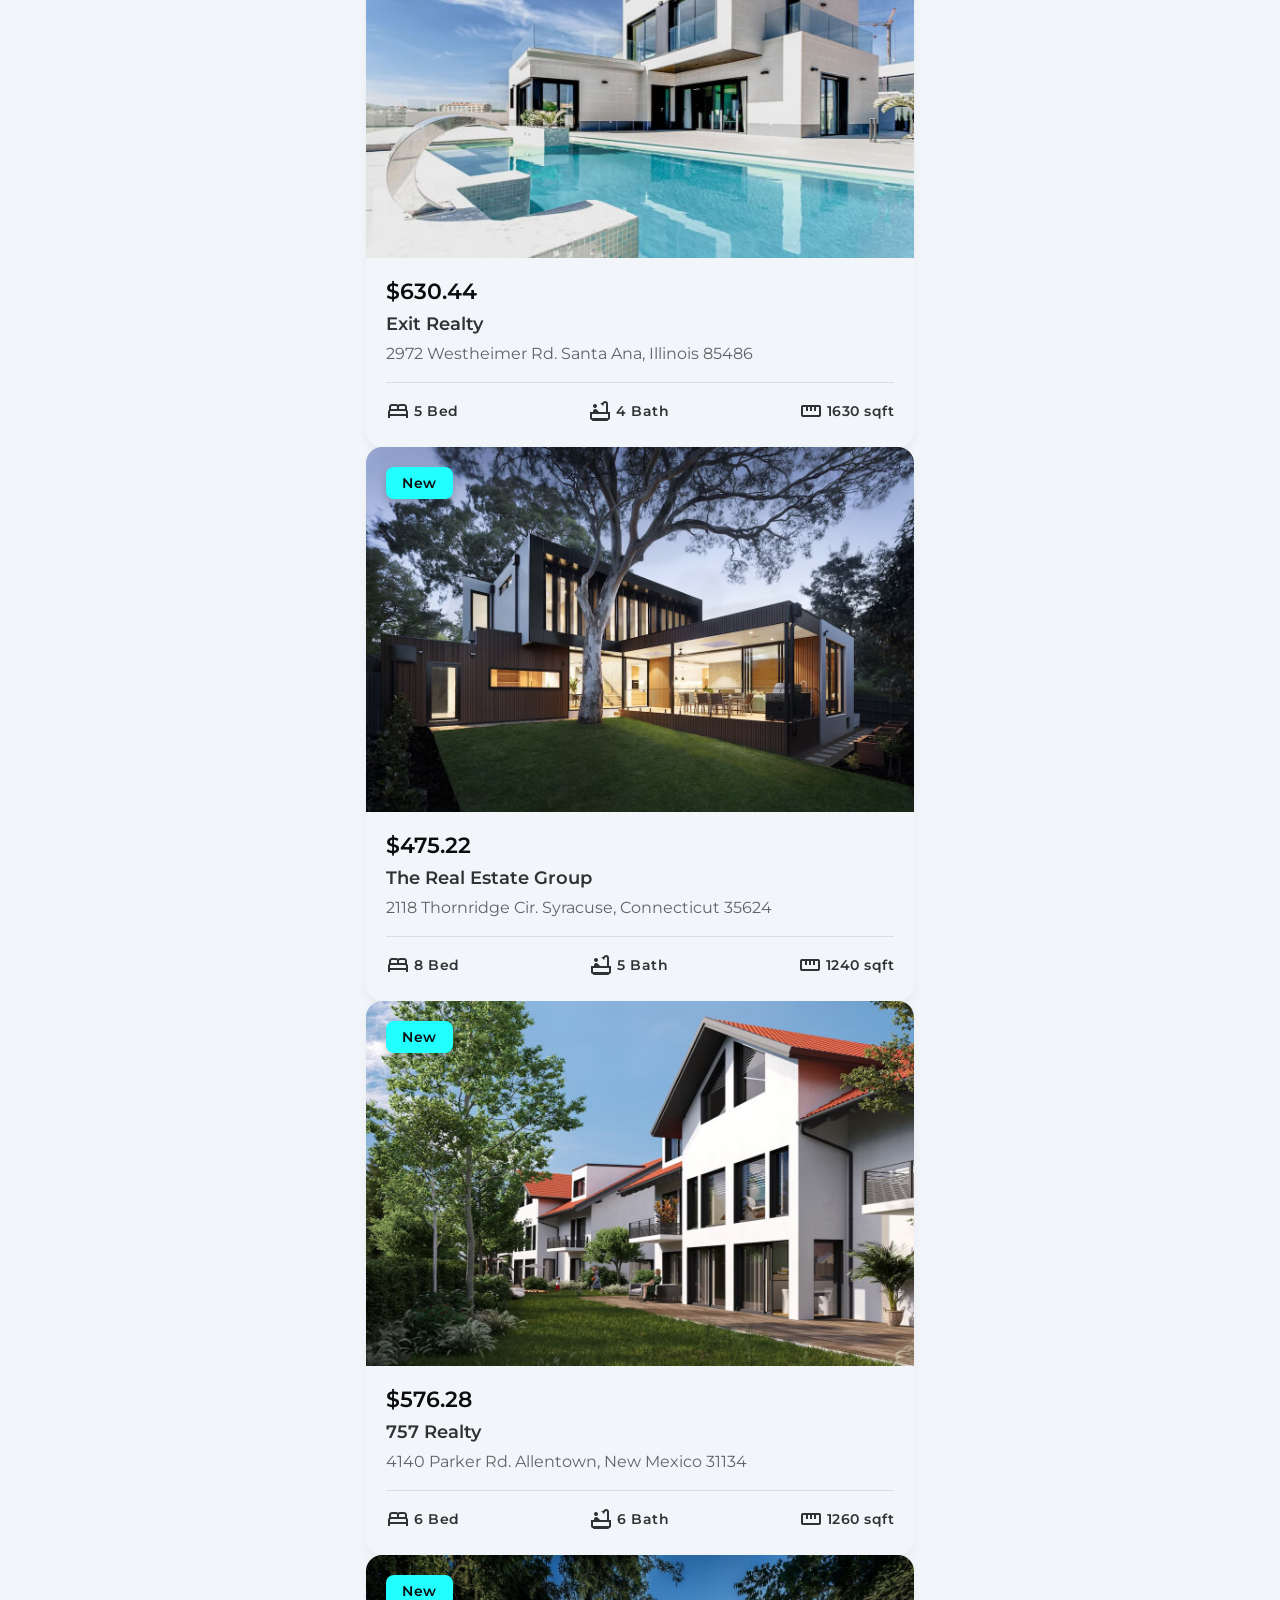
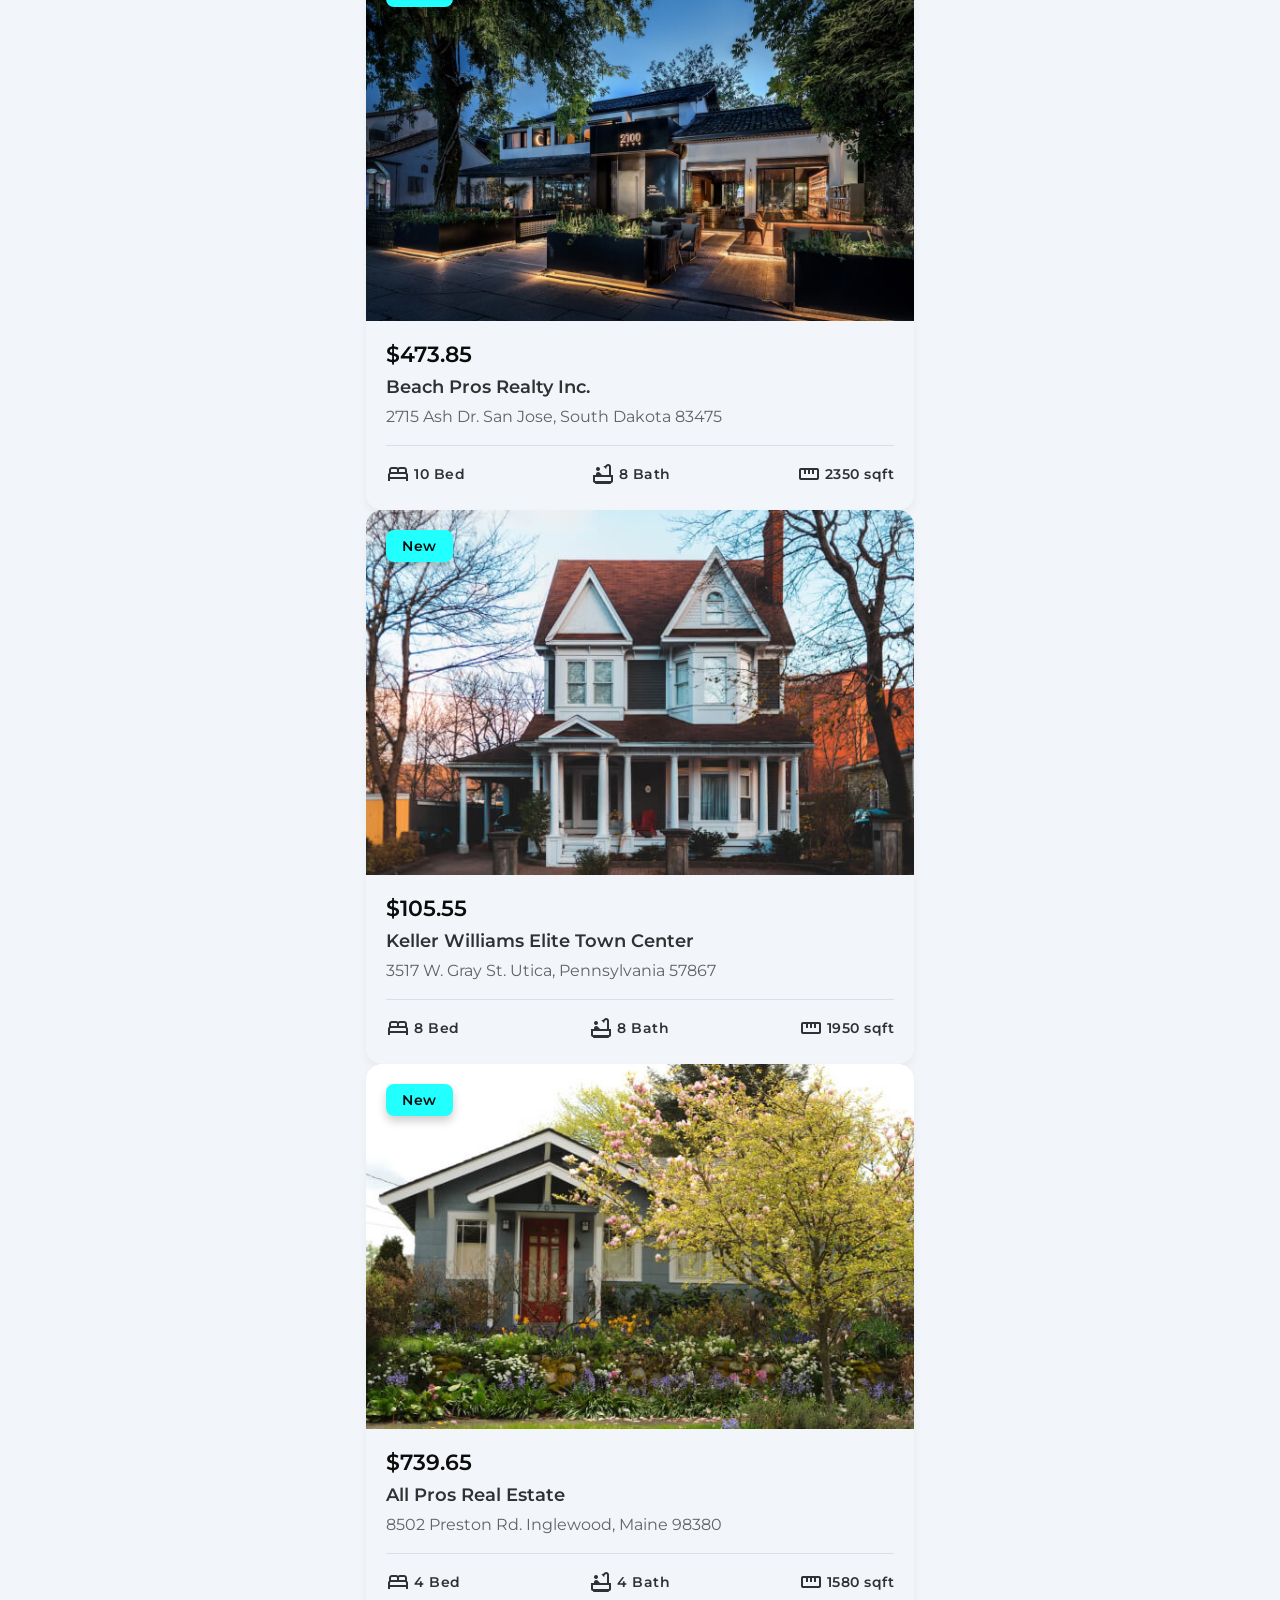
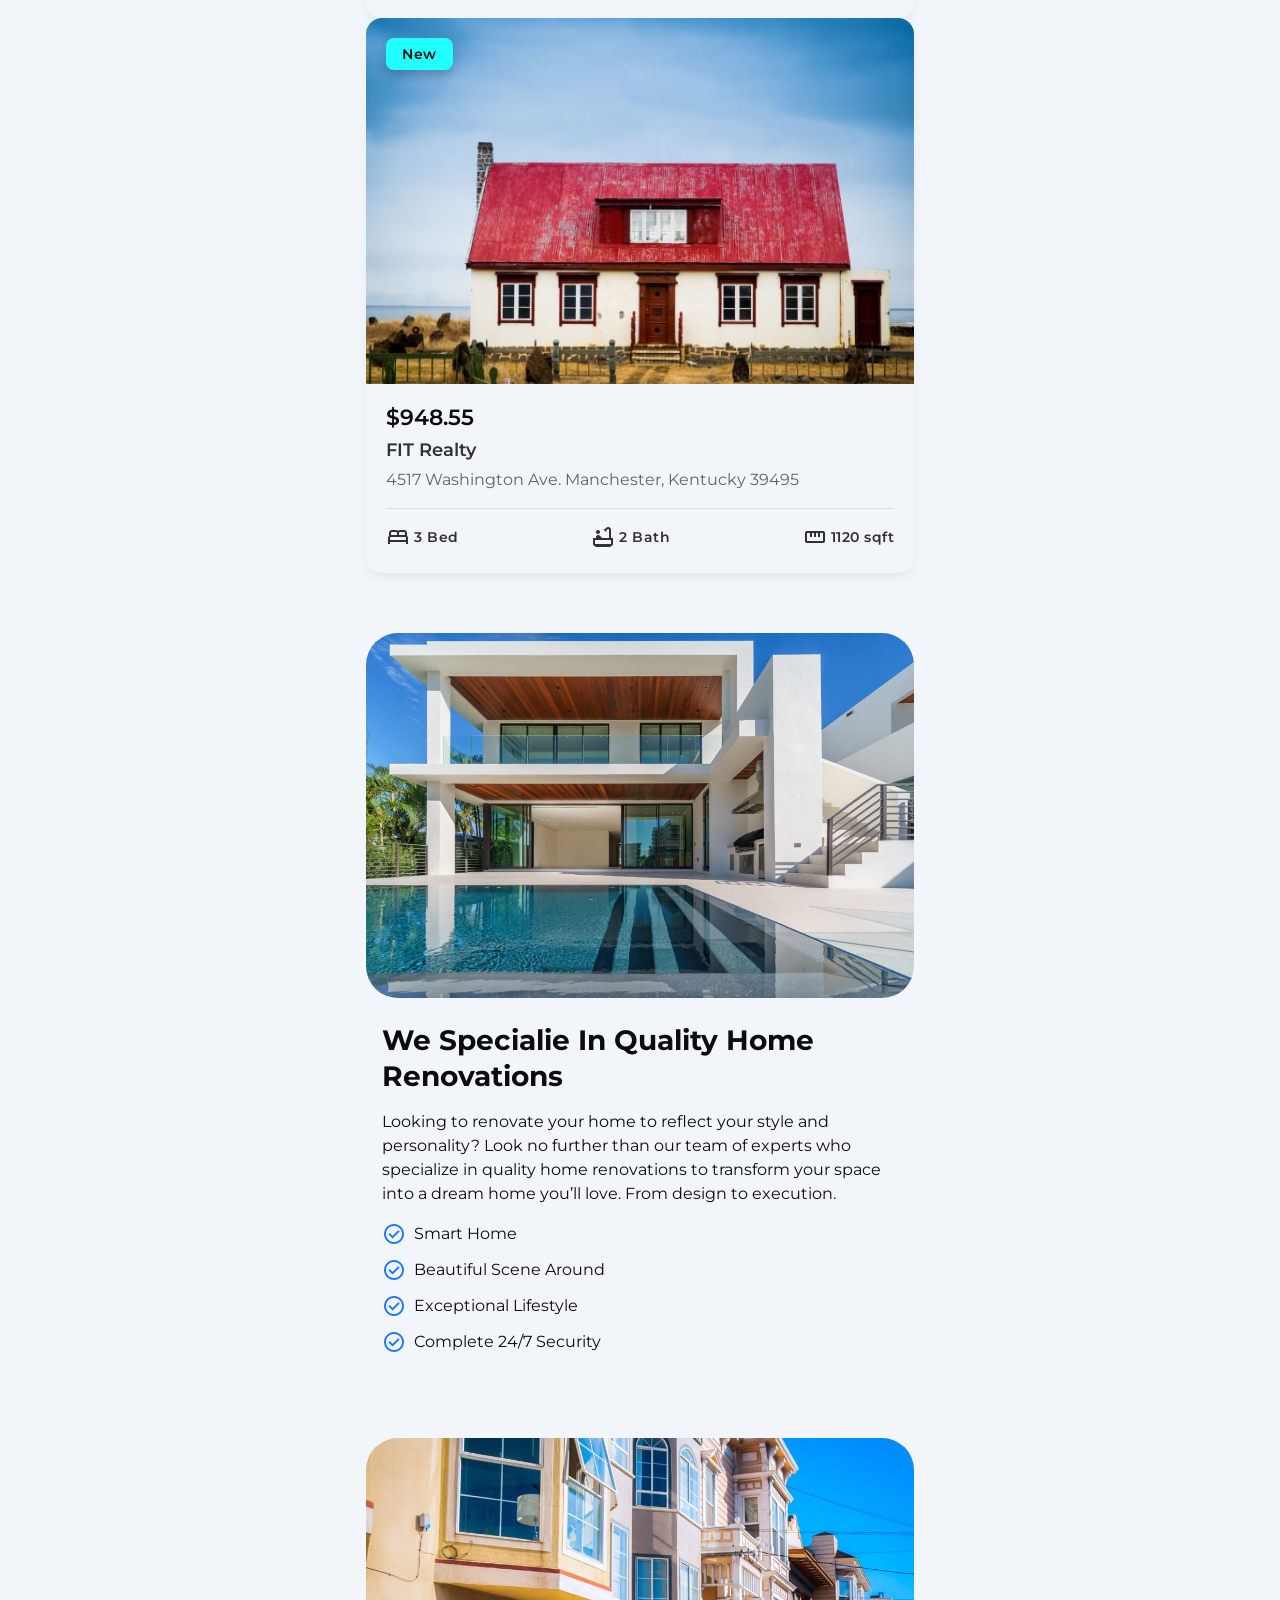
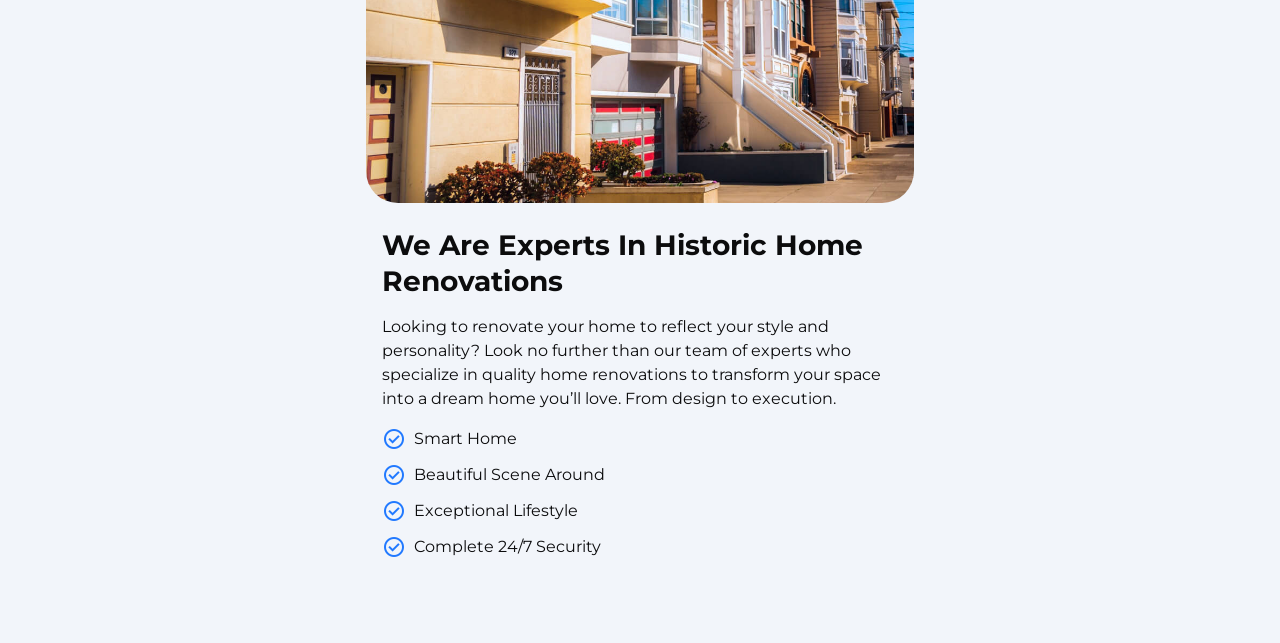
==== commit ad299ee9: "features" ====
--- a/HTML  CSS/Real Estate/index.html
+++ b/HTML  CSS/Real Estate/index.html
@@ -519,6 +519,113 @@
                     </div>
                 </div>
             </section>
+
+
+            <!------------------- FEATURES SECTION -------------------->
+            <section class="section feature" aria-labelledby="feature-label">
+                
+                <div class="container">
+                    
+                    <figure class="feature-banner">
+                        <img src="images/feature-banner-1.jpg" alt="feature banner" width="1020" height="690" loading="lazy" class="img-cover">
+                    </figure>
+
+                    <div class="feature-content">
+
+                        <h2 class="headline-medium" id="feature-label">We Specialie In Quality Home Renovations</h2>
+
+                        <p class="body-large feature-text">
+                            Looking to renovate your home to reflect your style and personality? Look no further than our team of experts who specialize in quality home renovations to transform your space into a dream home you’ll love. From design to execution.
+                        </p>
+
+                        <ul class="feature-list">
+                            
+                            <li class="feature-item">
+                                
+                                <span class="material-symbols-outlined feature-icon" aria-hidden="true">check_circle</span>
+
+                                <span class="body-medium">Smart Home</span>
+                            </li>
+                            
+                            <li class="feature-item">
+                                
+                                <span class="material-symbols-outlined feature-icon" aria-hidden="true">check_circle</span>
+
+                                <span class="body-medium">Beautiful Scene Around</span>
+                            </li>
+                            
+                            <li class="feature-item">
+                                
+                                <span class="material-symbols-outlined feature-icon" aria-hidden="true">check_circle</span>
+
+                                <span class="body-medium">Exceptional Lifestyle</span>
+                            </li>
+                            
+                            <li class="feature-item">
+
+                                <span class="material-symbols-outlined feature-icon" aria-hidden="true">check_circle</span>
+
+                                <span class="body-medium">Complete 24/7 Security</span>
+                            </li>
+                        </ul>
+                    </div>
+                </div>
+            </section>
+
+
+            <section class="section feature feature-2" aria-labelledby="feature-label-2">
+                
+                <div class="container">
+                    
+                    <figure class="feature-banner">
+                        <img src="images/feature-banner-2.jpg" alt="feature banner" width="1020" height="690" loading="lazy" class="img-cover">
+                    </figure>
+
+                    <div class="feature-content">
+
+                        <h2 class="headline-medium" id="feature-label-2">We Are Experts In Historic Home Renovations</h2>
+
+                        <p class="body-large feature-text">
+                            Looking to renovate your home to reflect your style and personality? Look no further than our team of experts who specialize in quality home renovations to transform your space into a dream home you’ll love. From design to execution.
+                        </p>
+
+                        <ul class="feature-list">
+                            
+                            <li class="feature-item">
+                                
+                                <span class="material-symbols-outlined feature-icon" aria-hidden="true">check_circle</span>
+
+                                <span class="body-medium">Smart Home</span>
+                            </li>
+                            
+                            <li class="feature-item">
+                                
+                                <span class="material-symbols-outlined feature-icon" aria-hidden="true">check_circle</span>
+
+                                <span class="body-medium">Beautiful Scene Around</span>
+                            </li>
+                            
+                            <li class="feature-item">
+                                
+                                <span class="material-symbols-outlined feature-icon" aria-hidden="true">check_circle</span>
+
+                                <span class="body-medium">Exceptional Lifestyle</span>
+                            </li>
+                            
+                            <li class="feature-item">
+
+                                <span class="material-symbols-outlined feature-icon" aria-hidden="true">check_circle</span>
+
+                                <span class="body-medium">Complete 24/7 Security</span>
+                            </li>
+                        </ul>
+                    </div>
+                </div>
+            </section>
+
+
+            <!---------------------- VIDEO -------------------->
+
         </article>
     </main>
     <script src="js/script.js"></script>
--- a/HTML  CSS/Real Estate/css/style.css
+++ b/HTML  CSS/Real Estate/css/style.css
@@ -411,7 +411,7 @@
     font-variation-settings: 'FILL' 1;    
 }
 
-.card:where(:hover, :focus-within){
+.card:where(:hover, :focus-within) .icon-btn{
     scale: 1;
     opacity: 1;
     visibility: visible;
@@ -683,7 +683,39 @@
   #FEATURE
 \*-----------------------------------*/
 
-
+.feature-banner{
+    aspect-ratio: 3/2;
+    overflow: hidden;
+    border-radius: var(--radius-extra-large);
+}
+
+.feature-content{
+    padding: 24px 16px;
+}
+
+.feature-content .feature-text{
+    margin-block: 16px;
+}
+
+.feature-text .feature-item{
+    color: var(--neutral-30);
+}
+
+.feature-list{
+    display: grid;
+    gap: 12px;
+}
+
+.feature-item{
+    display: flex;
+    align-items: center;
+    gap: 8px;
+}
+
+.feature-icon{
+    color: var(--primary-100);
+    font-size: 2.2rem;
+}
 
 
 
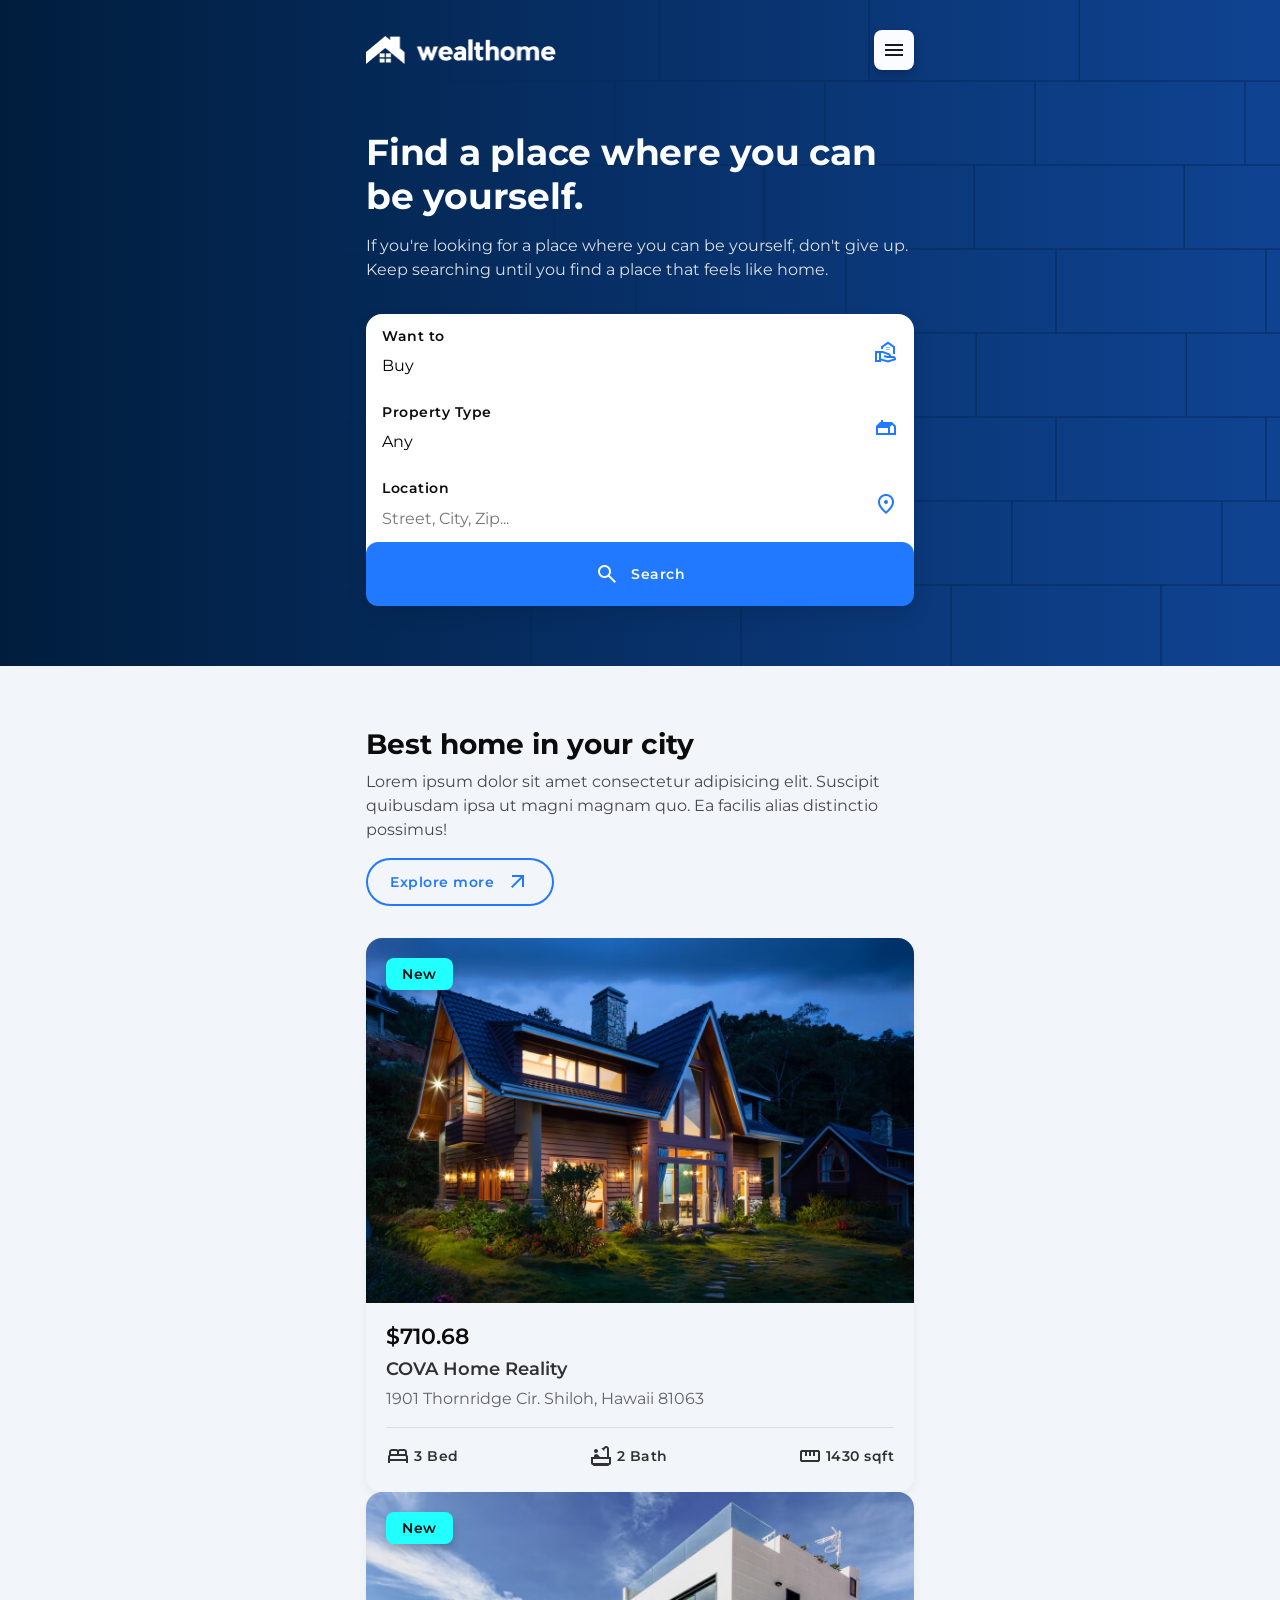
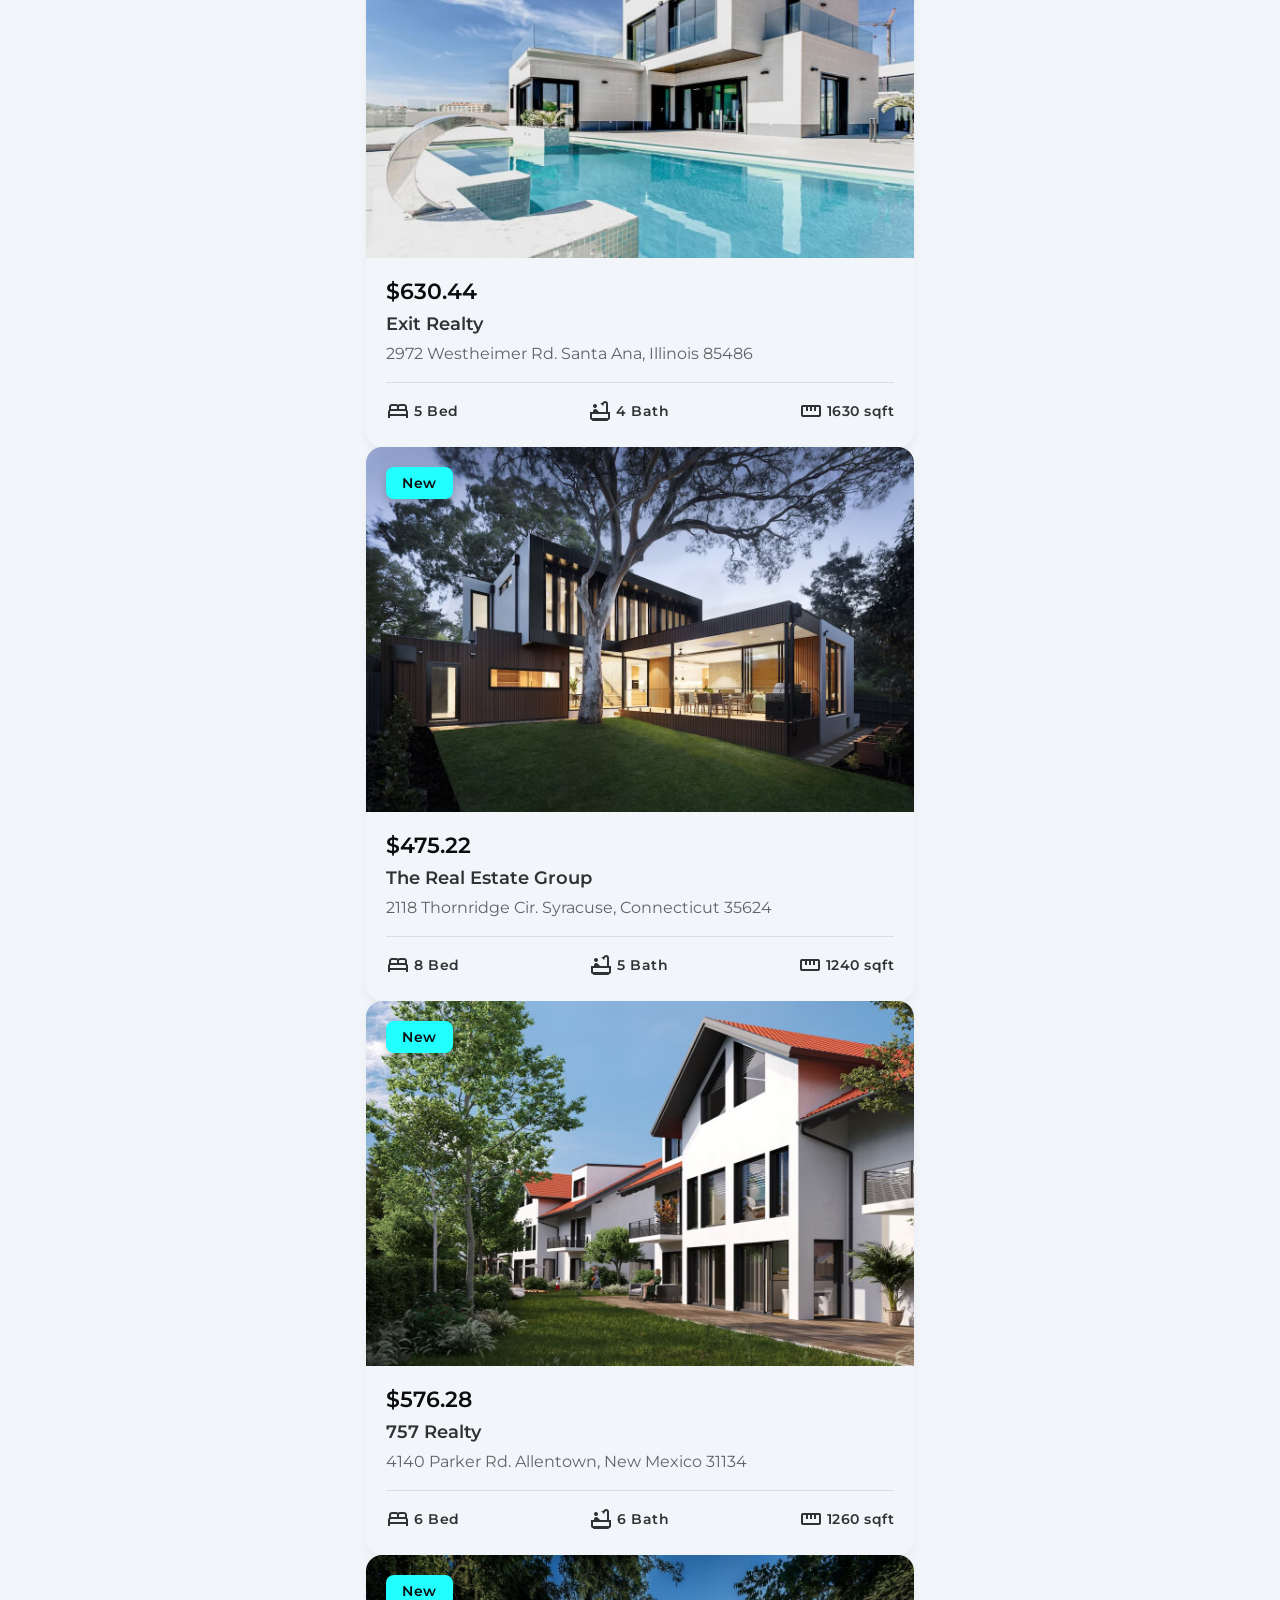
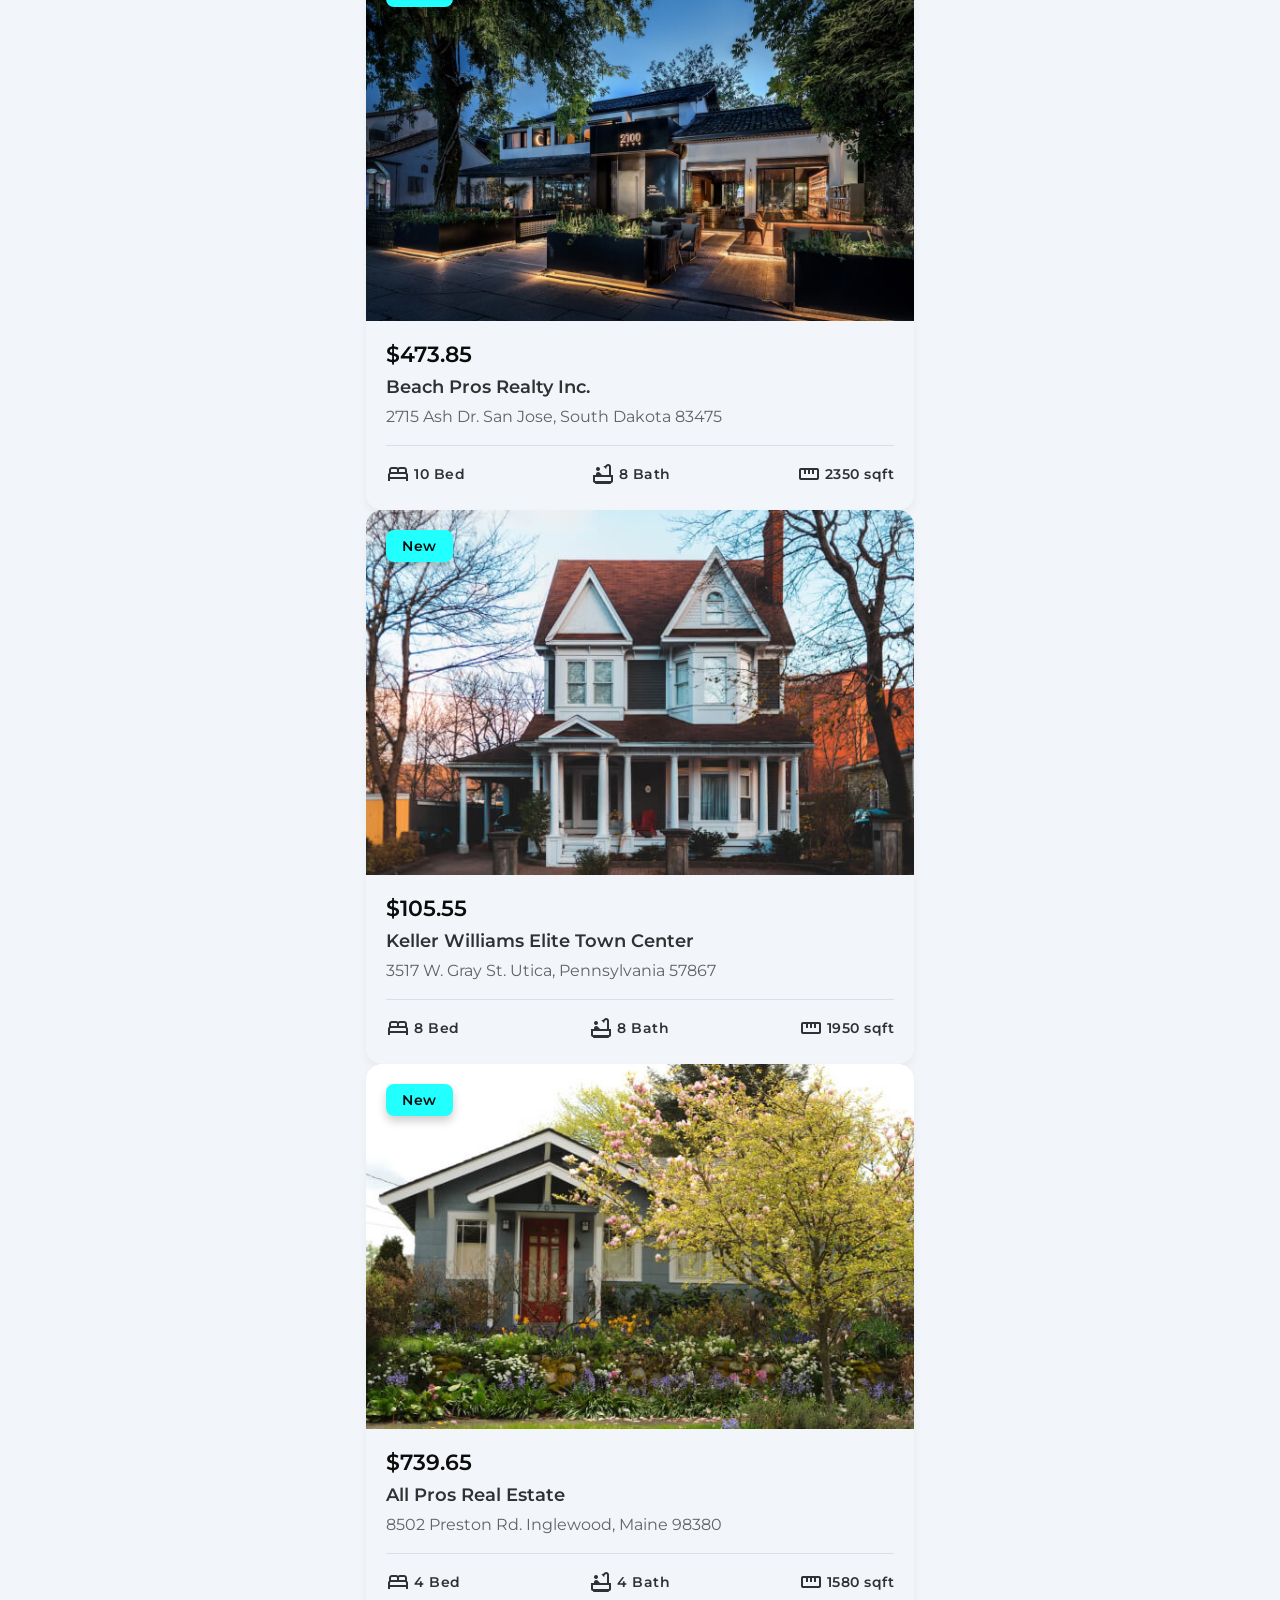
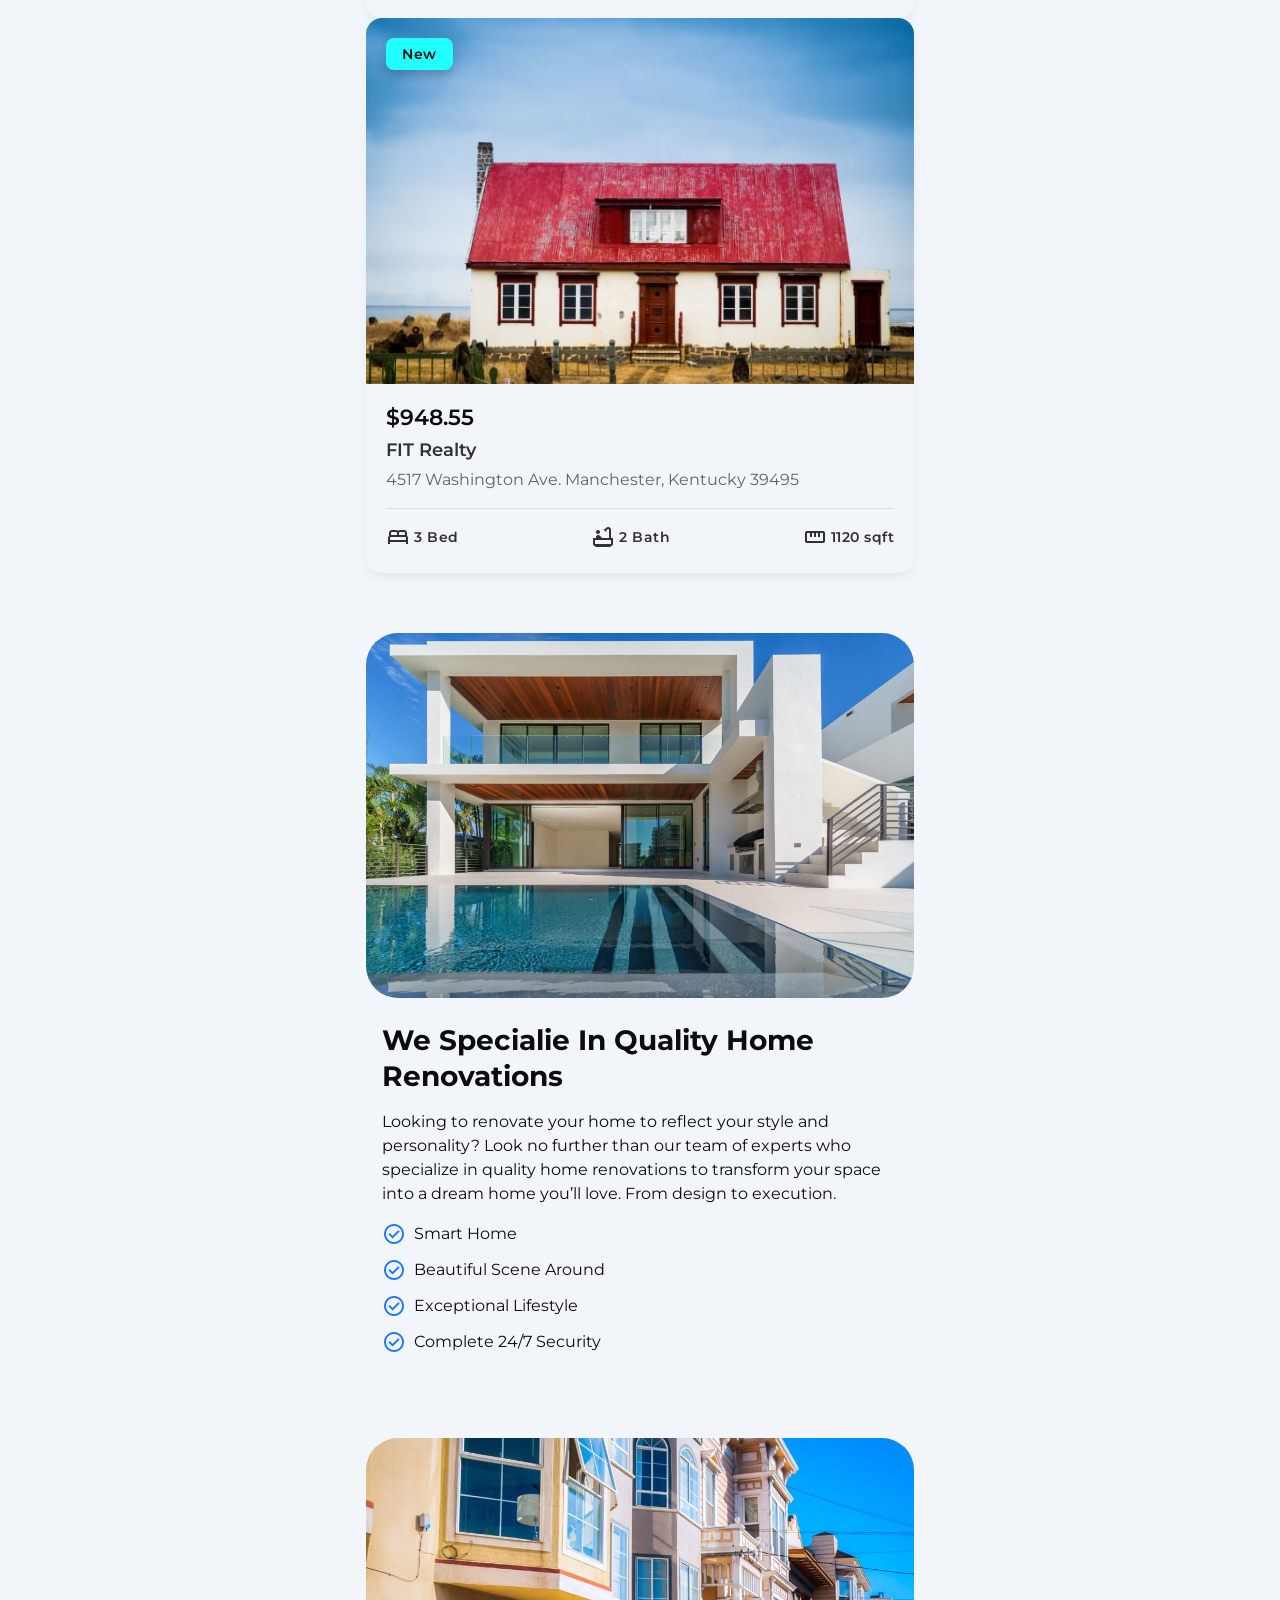
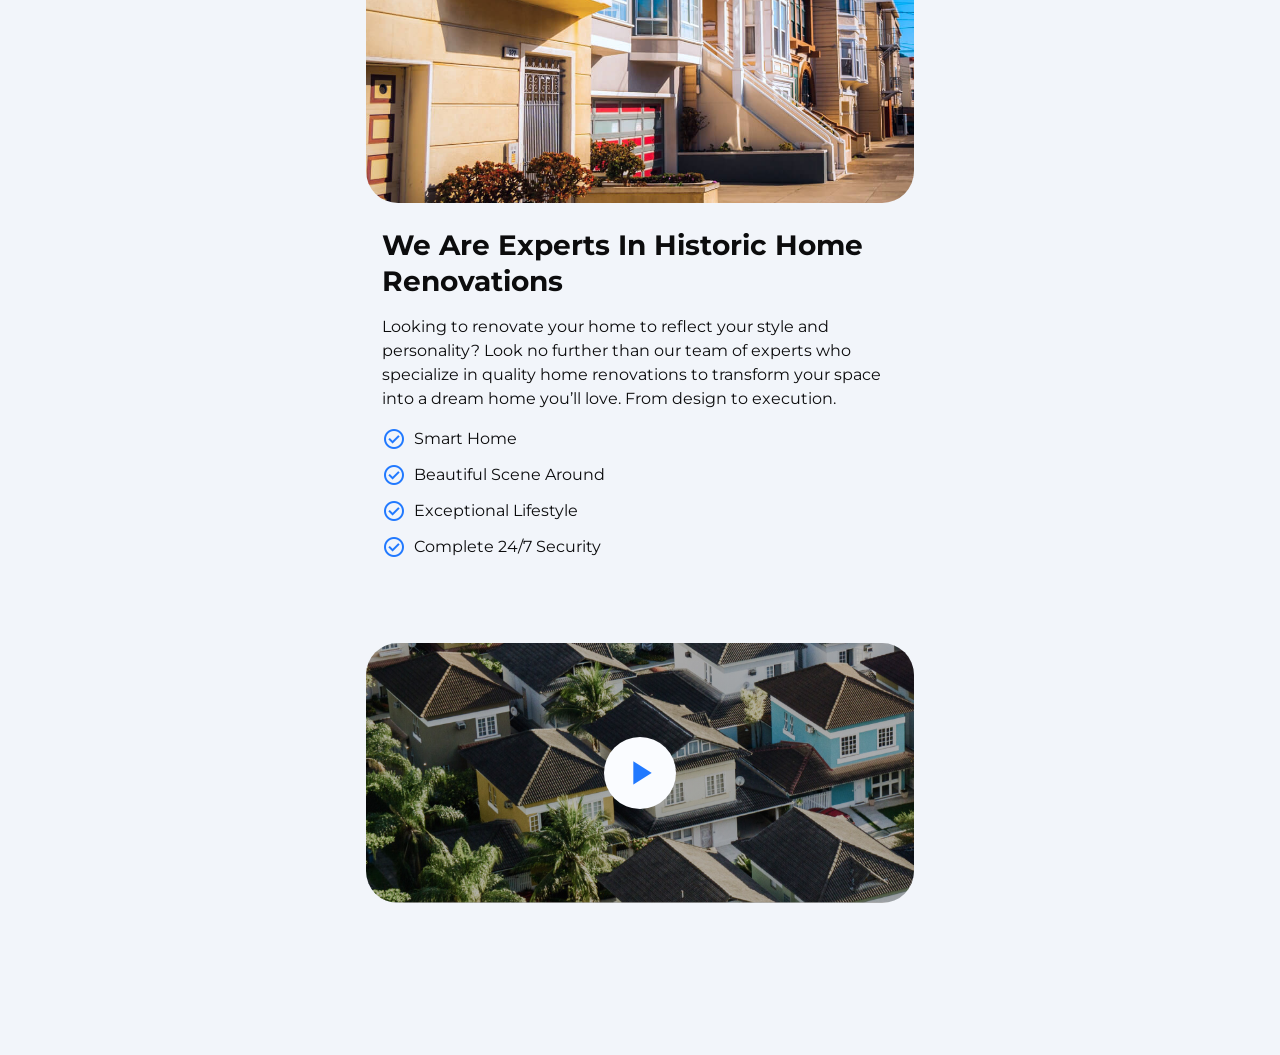
==== commit 572516b2: "video" ====
--- a/HTML  CSS/Real Estate/index.html
+++ b/HTML  CSS/Real Estate/index.html
@@ -625,7 +625,33 @@
 
 
             <!---------------------- VIDEO -------------------->
-
+            <section class="section video">
+                
+                <div class="container">
+                
+                    <div class="video-card">
+                        
+                        <button class="play-btn">
+                            <span class="material-symbols-outlined" aria-hidden="true">play_arrow</span>
+                        </button>
+
+                    </div>
+                </div>
+            </section>
+
+
+            <!---------------------- STORY -------------------->
+            <section class="section story">
+                
+                <div class="container">
+                
+                    <div class="title-wrapper">
+
+                                                
+
+                    </div>
+                </div>
+            </section>
         </article>
     </main>
     <script src="js/script.js"></script>
--- a/HTML  CSS/Real Estate/css/style.css
+++ b/HTML  CSS/Real Estate/css/style.css
@@ -723,6 +723,41 @@
   #VIDEO
 \*-----------------------------------*/
 
+.video-card{
+    height: 260px;
+    border-radius: 32px;
+    background: linear-gradient(0deg, #0000004D, #0000004d), url(../images/video-card.jpg);
+    background-repeat: no-repeat;
+    background-size: cover;
+    display: grid;
+    place-items: center;
+}
+
+.play-btn{
+    width: 72px;
+    height: 72px;
+    display: grid;
+    place-items: center;
+    background-color: var(--neutral-100);
+    color: var(--primary-100);
+    border-radius: var(--radius-circle);
+    animation: pulse 1.5s var(--transition-easing-quick) forwards infinite;
+}
+
+@keyframes pulse {
+    0%{
+        box-shadow: 0 0 0 0 #ffffff80;
+    }
+    
+    100%{
+        box-shadow: 0 0 0 20px #ffffff00;
+    }
+}
+
+.play-btn .material-symbols-outlined{
+    font-size: 4rem;
+    font-variation-settings: 'FILL' 1;
+}
 
 
 
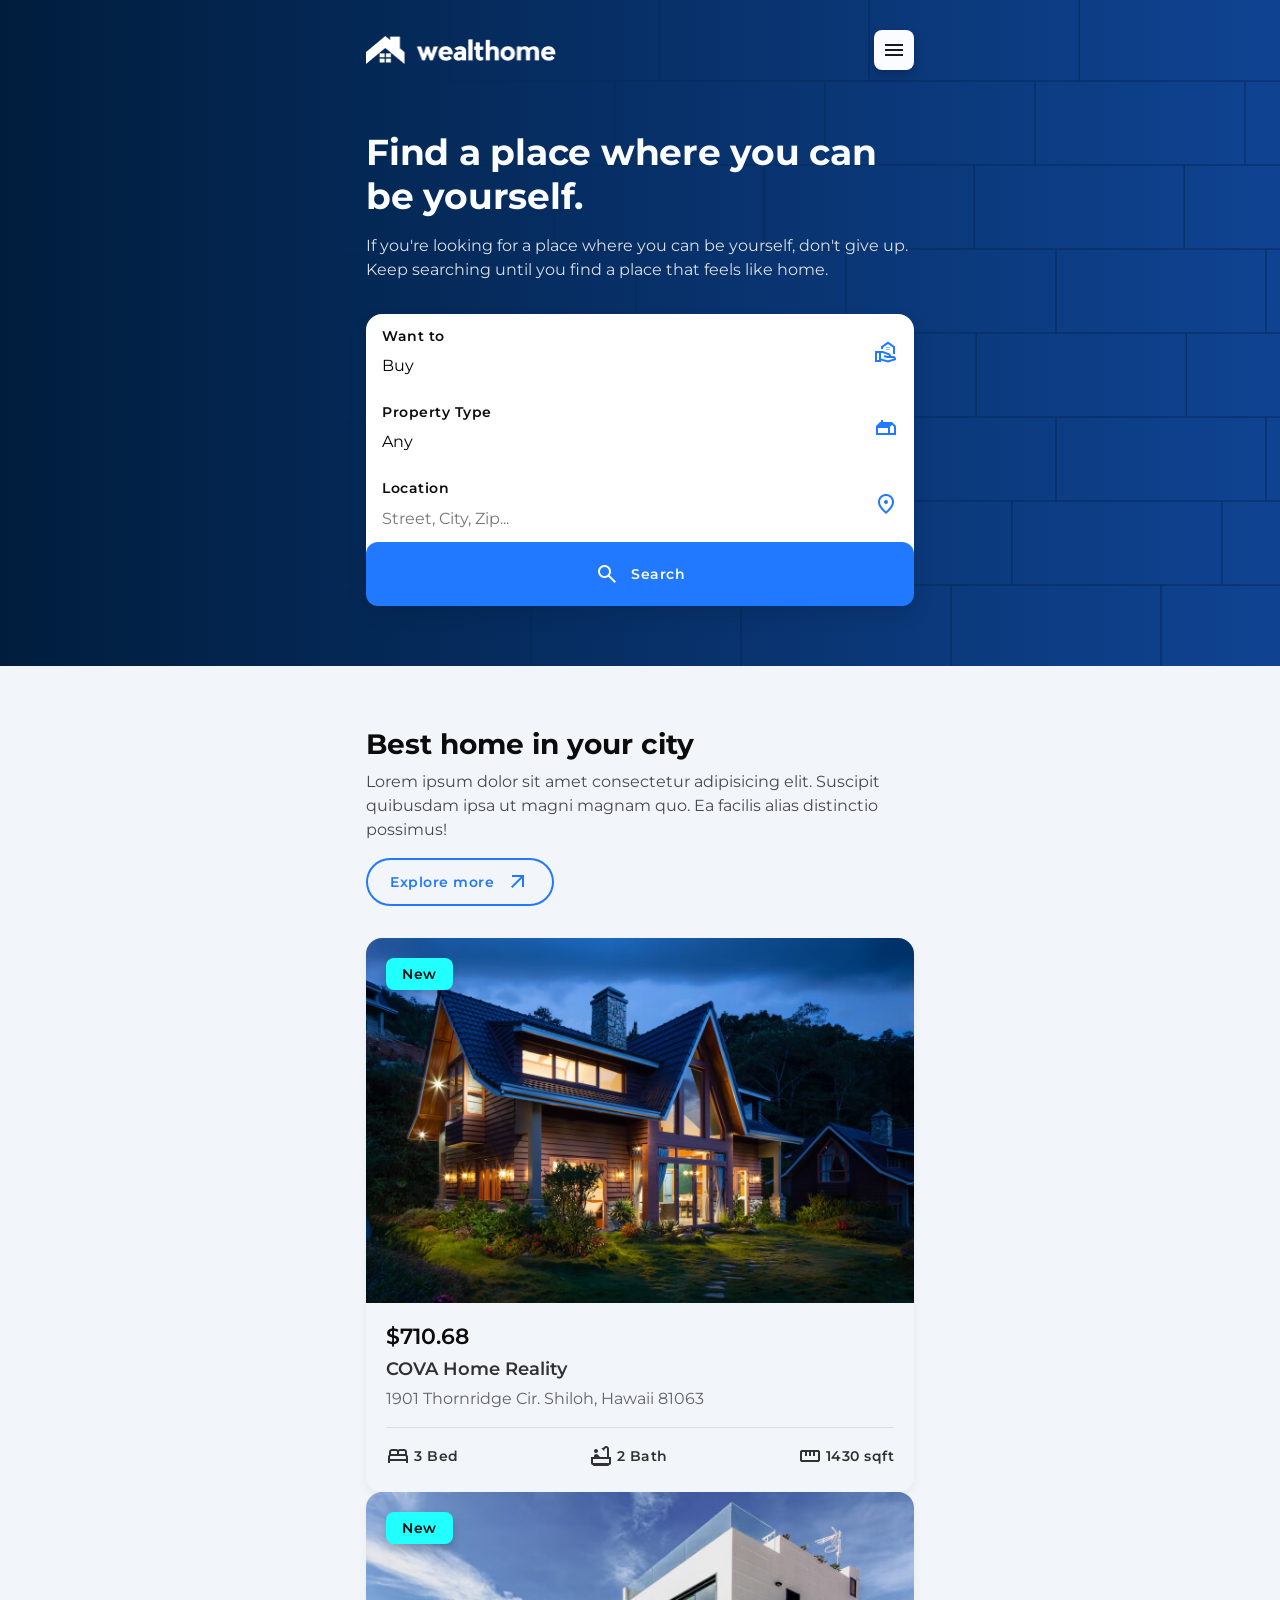
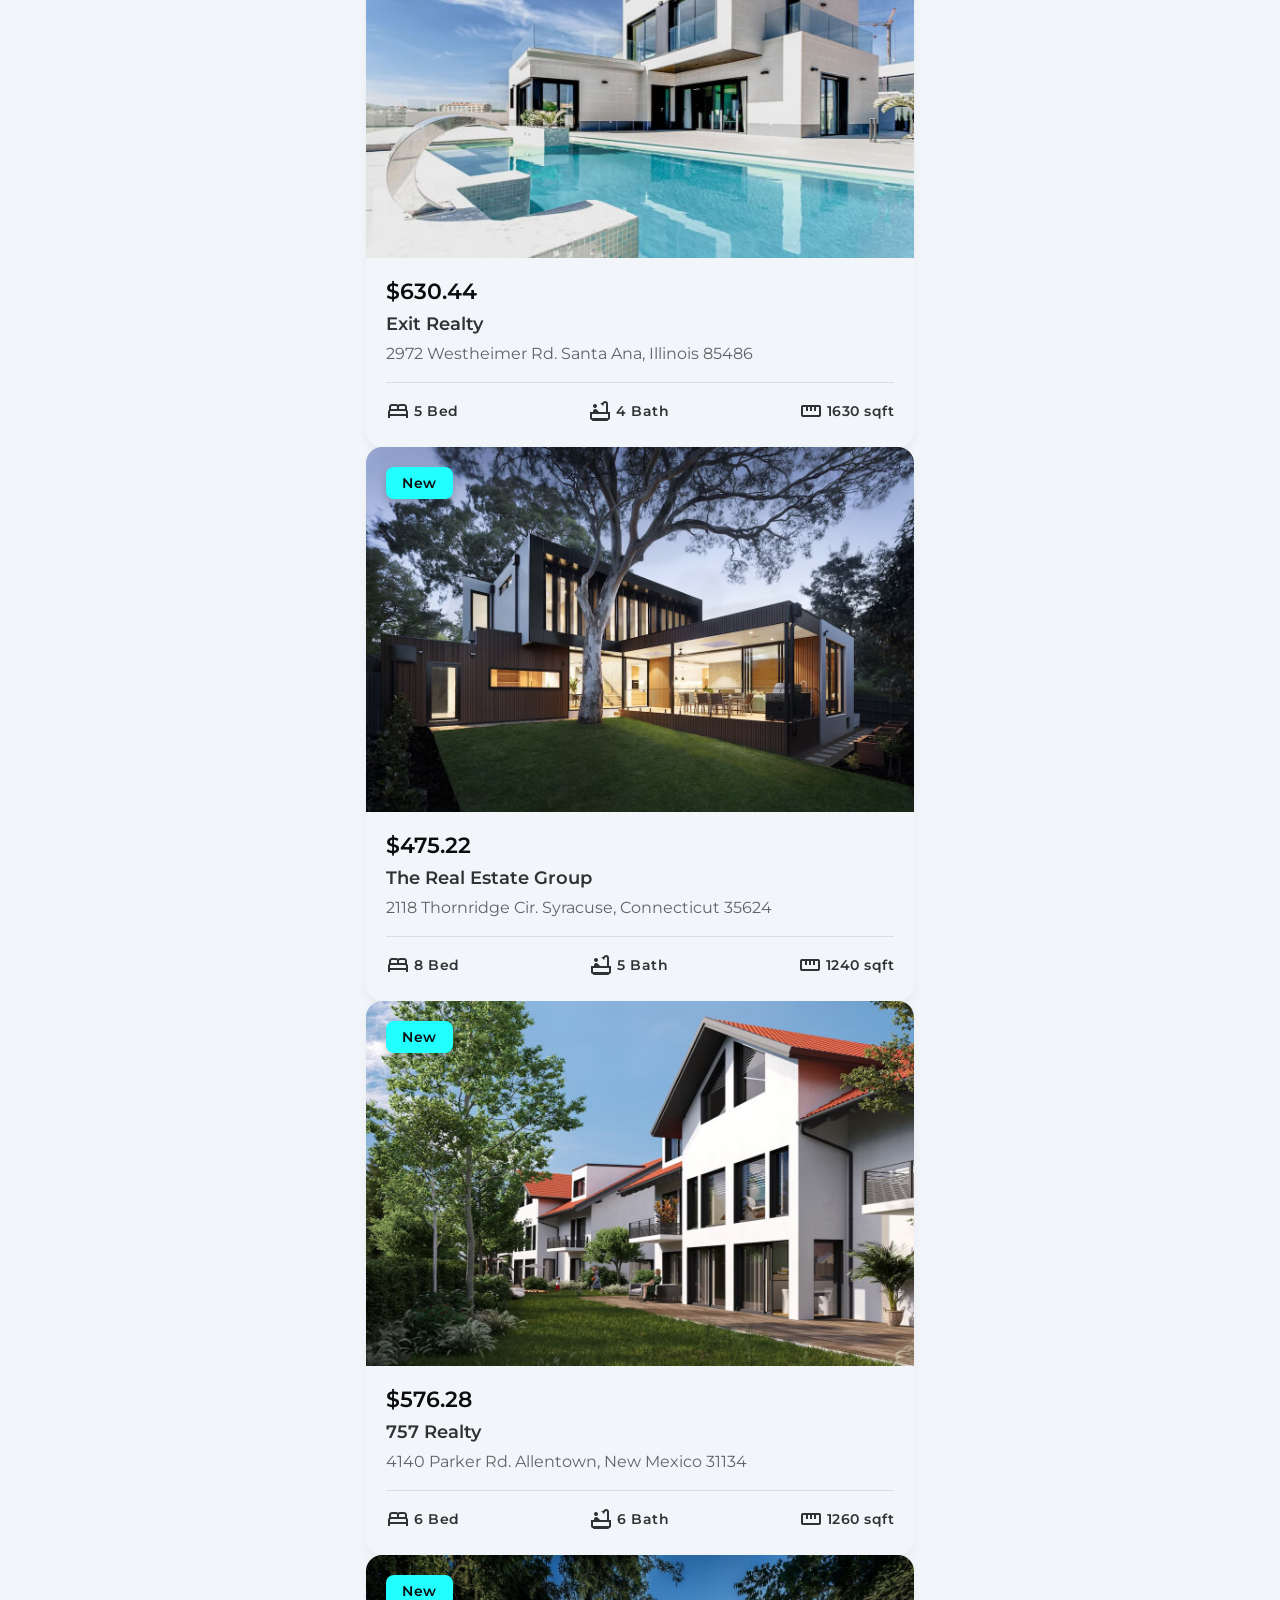
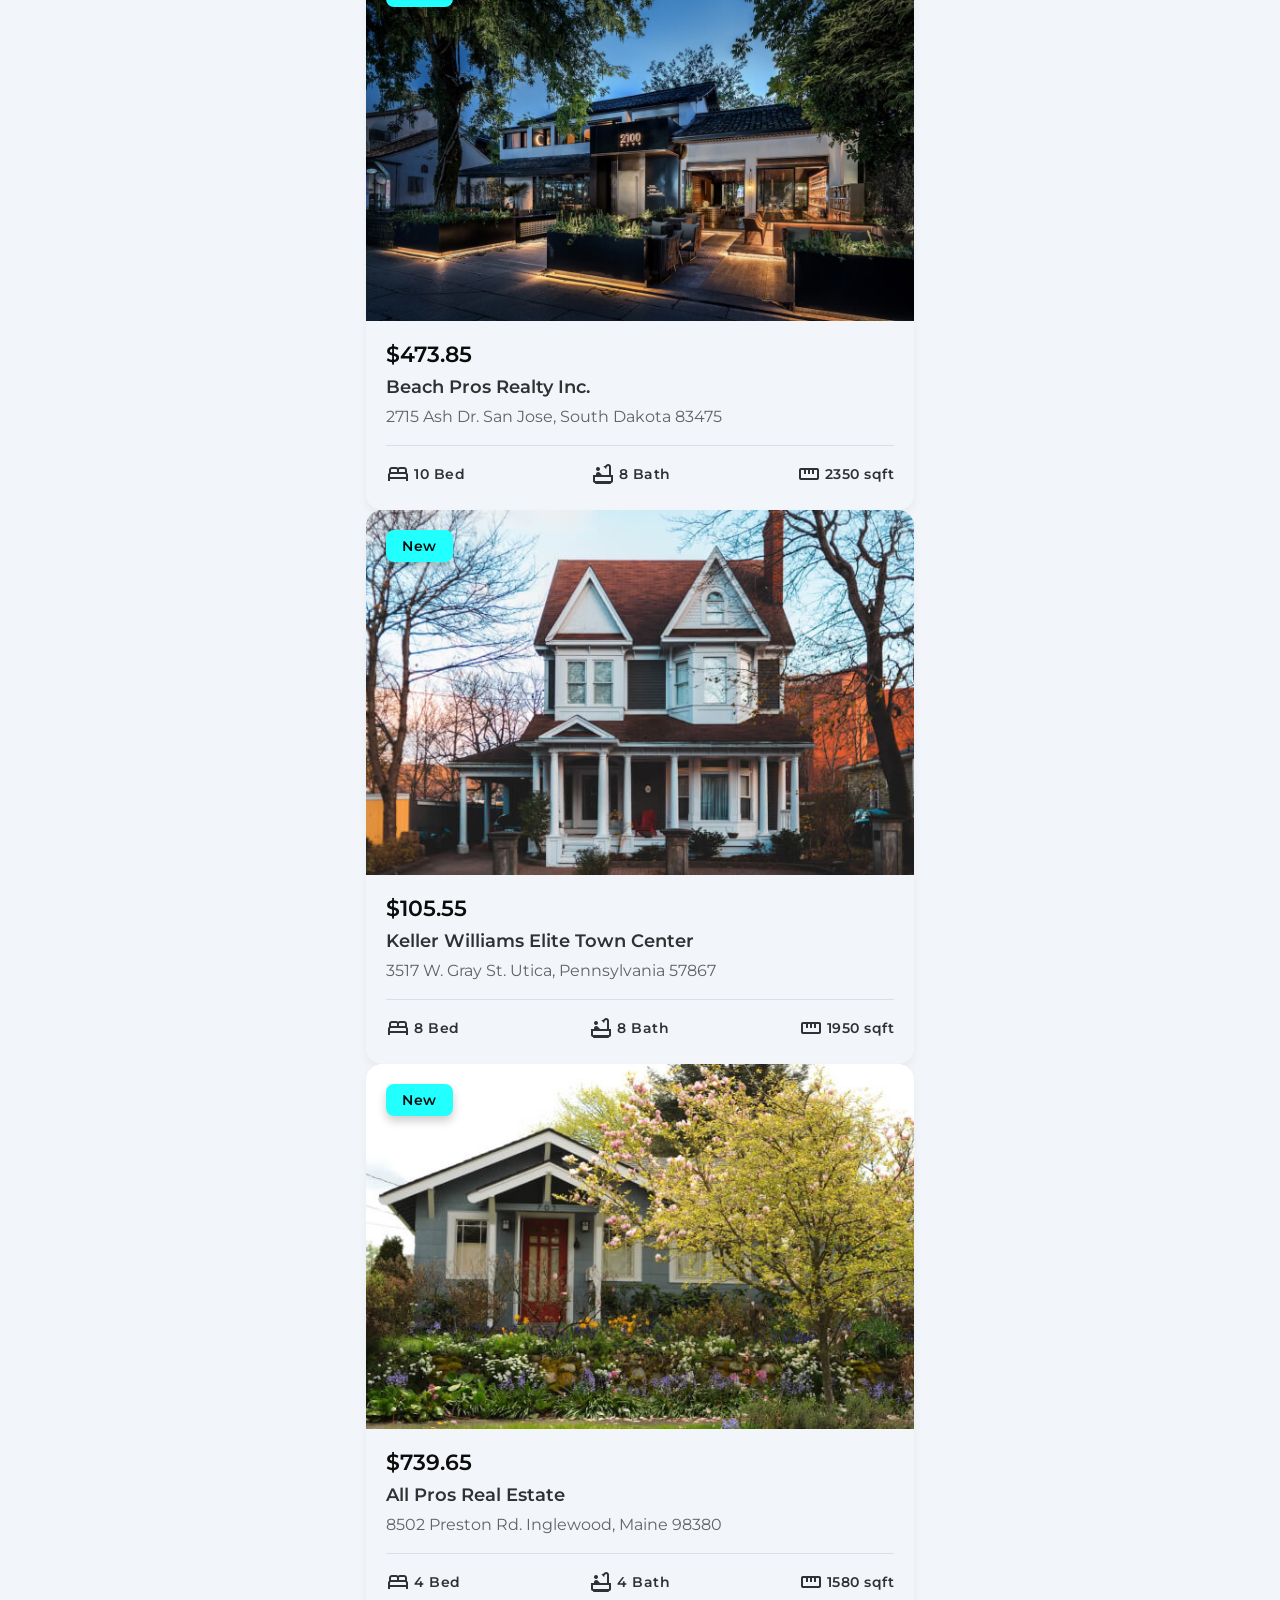
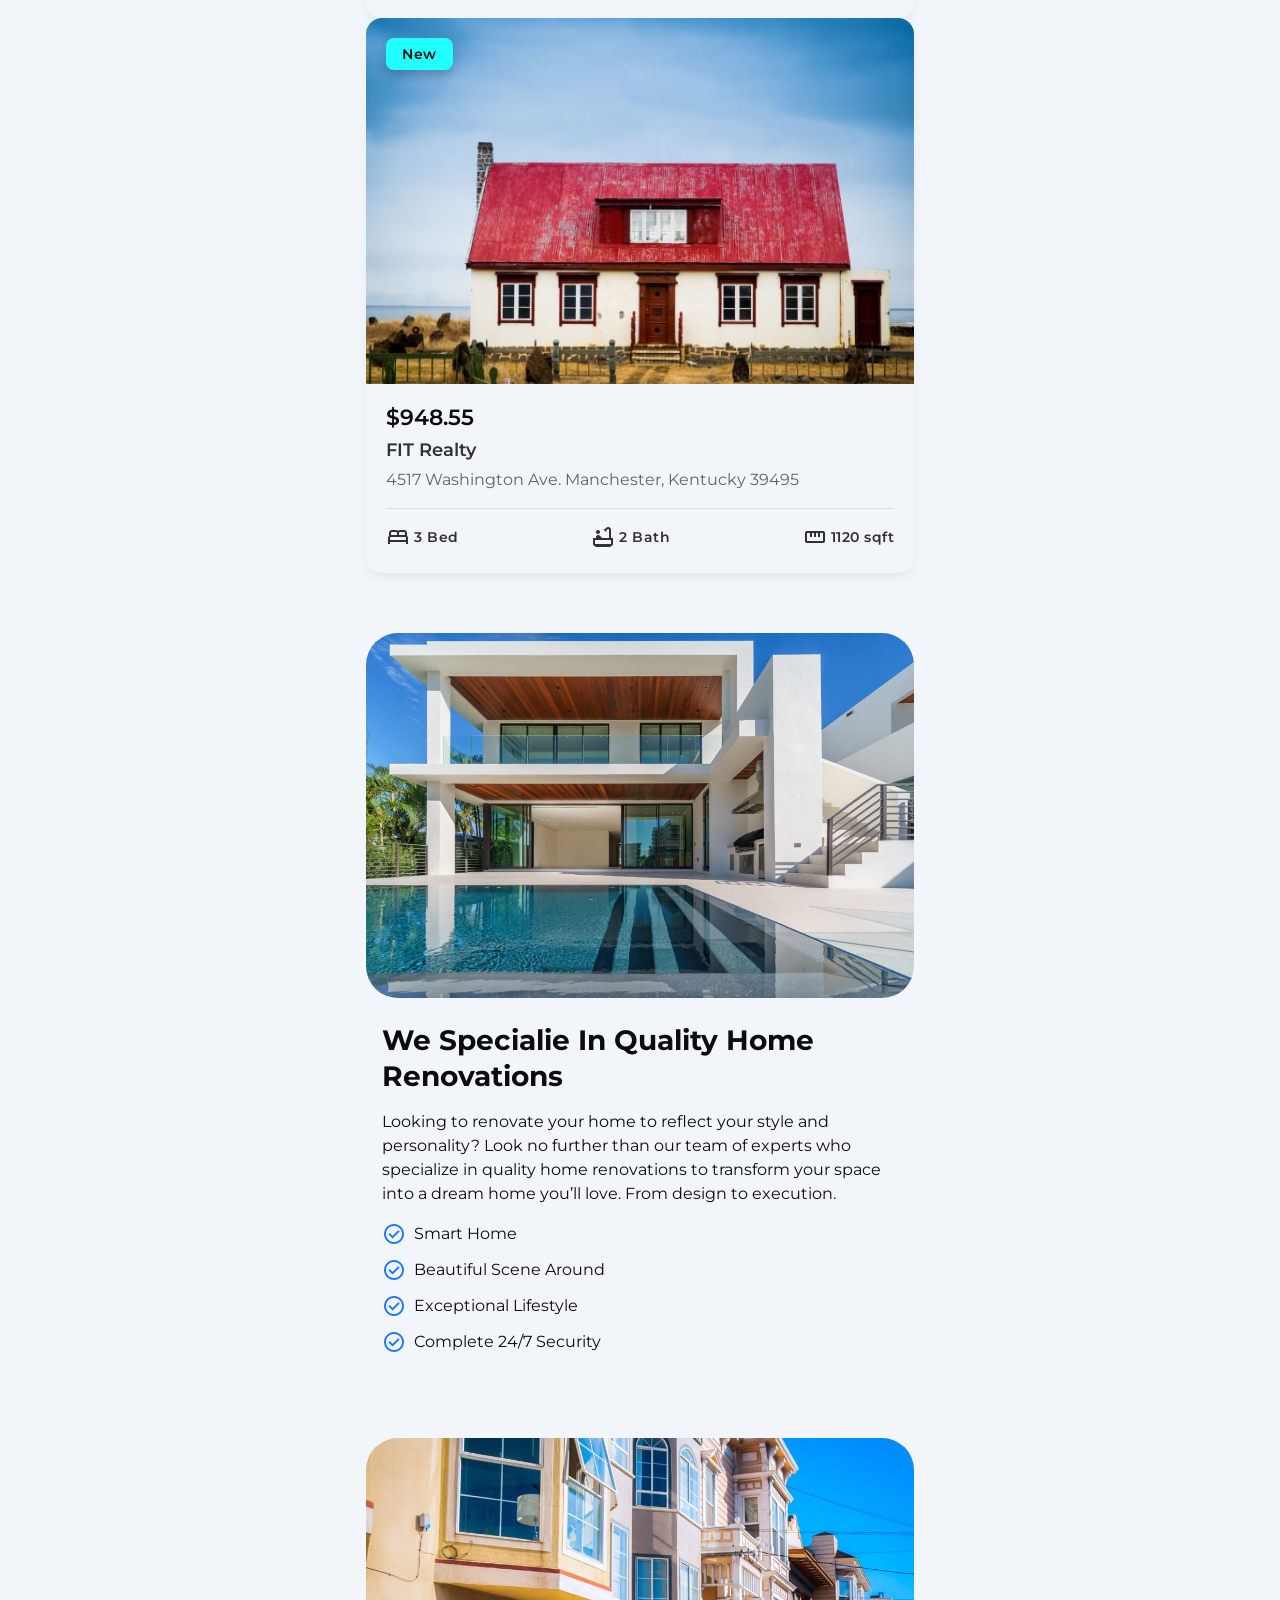
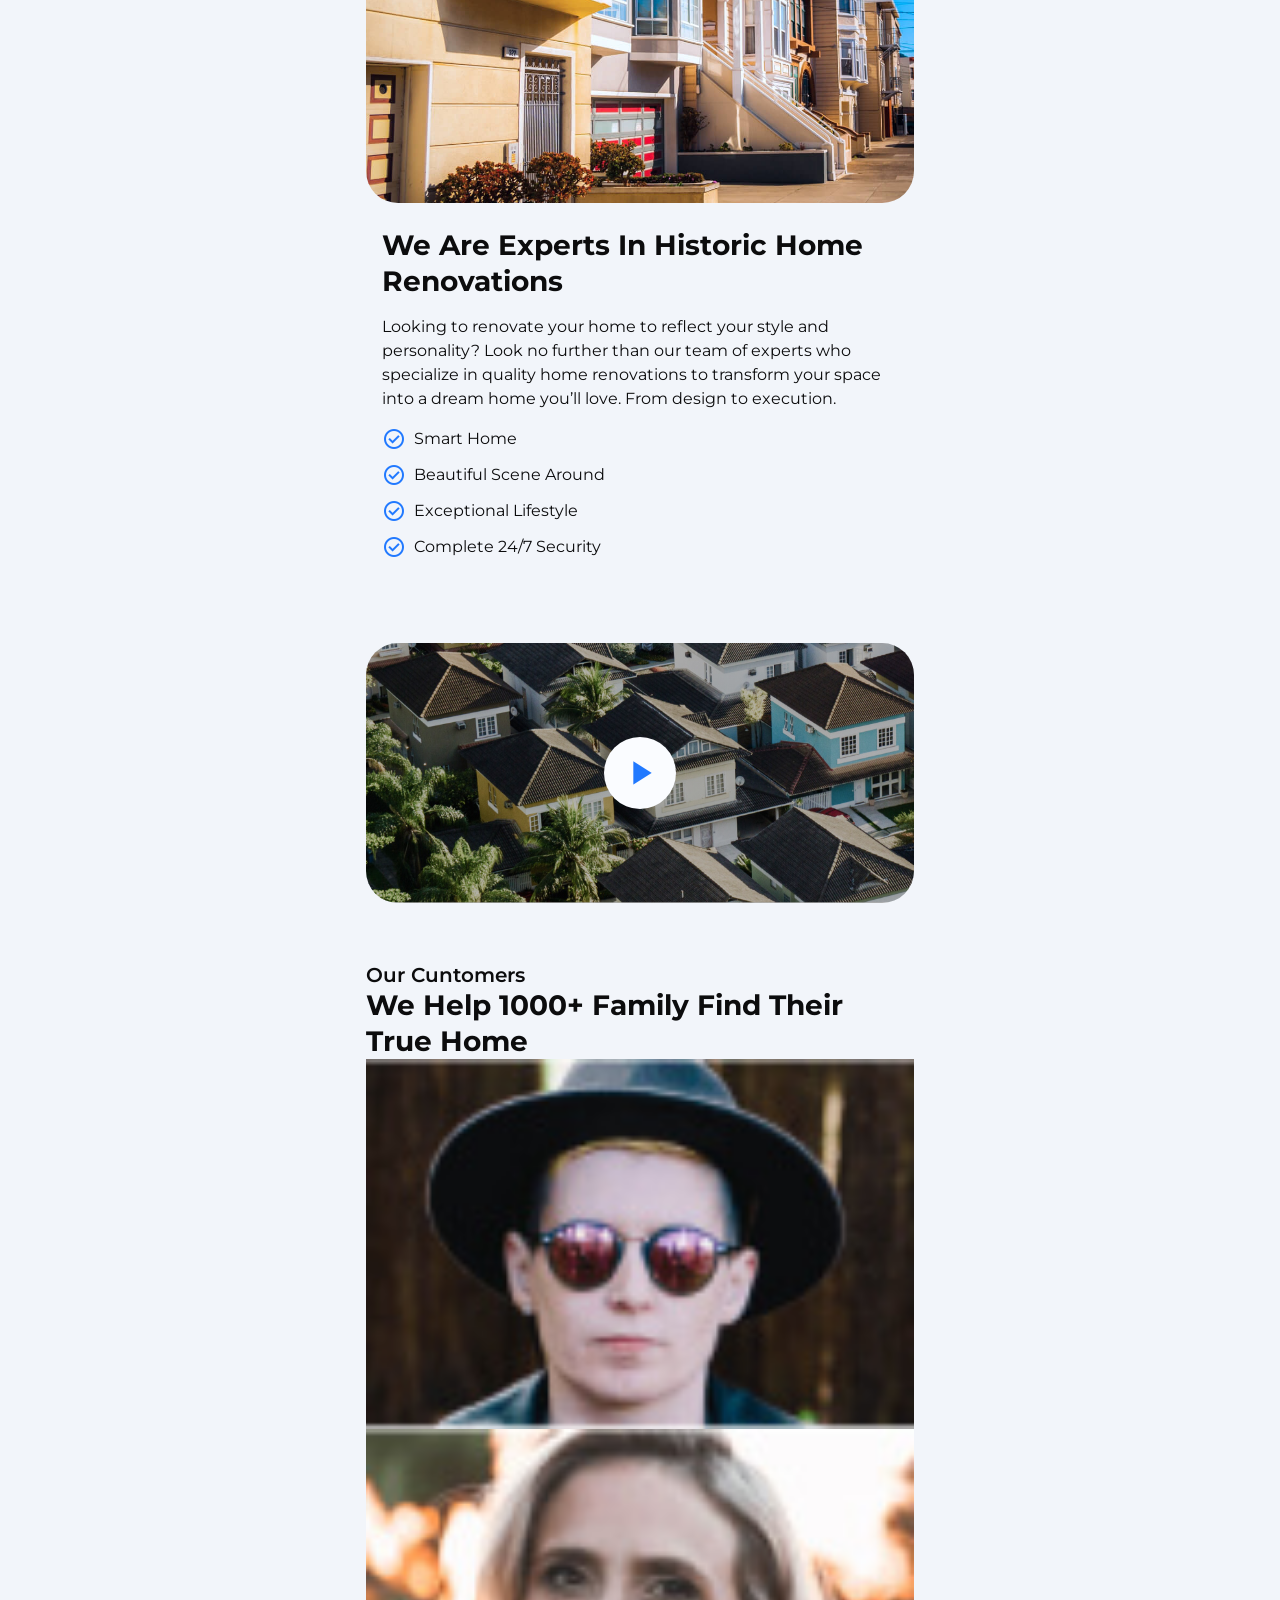
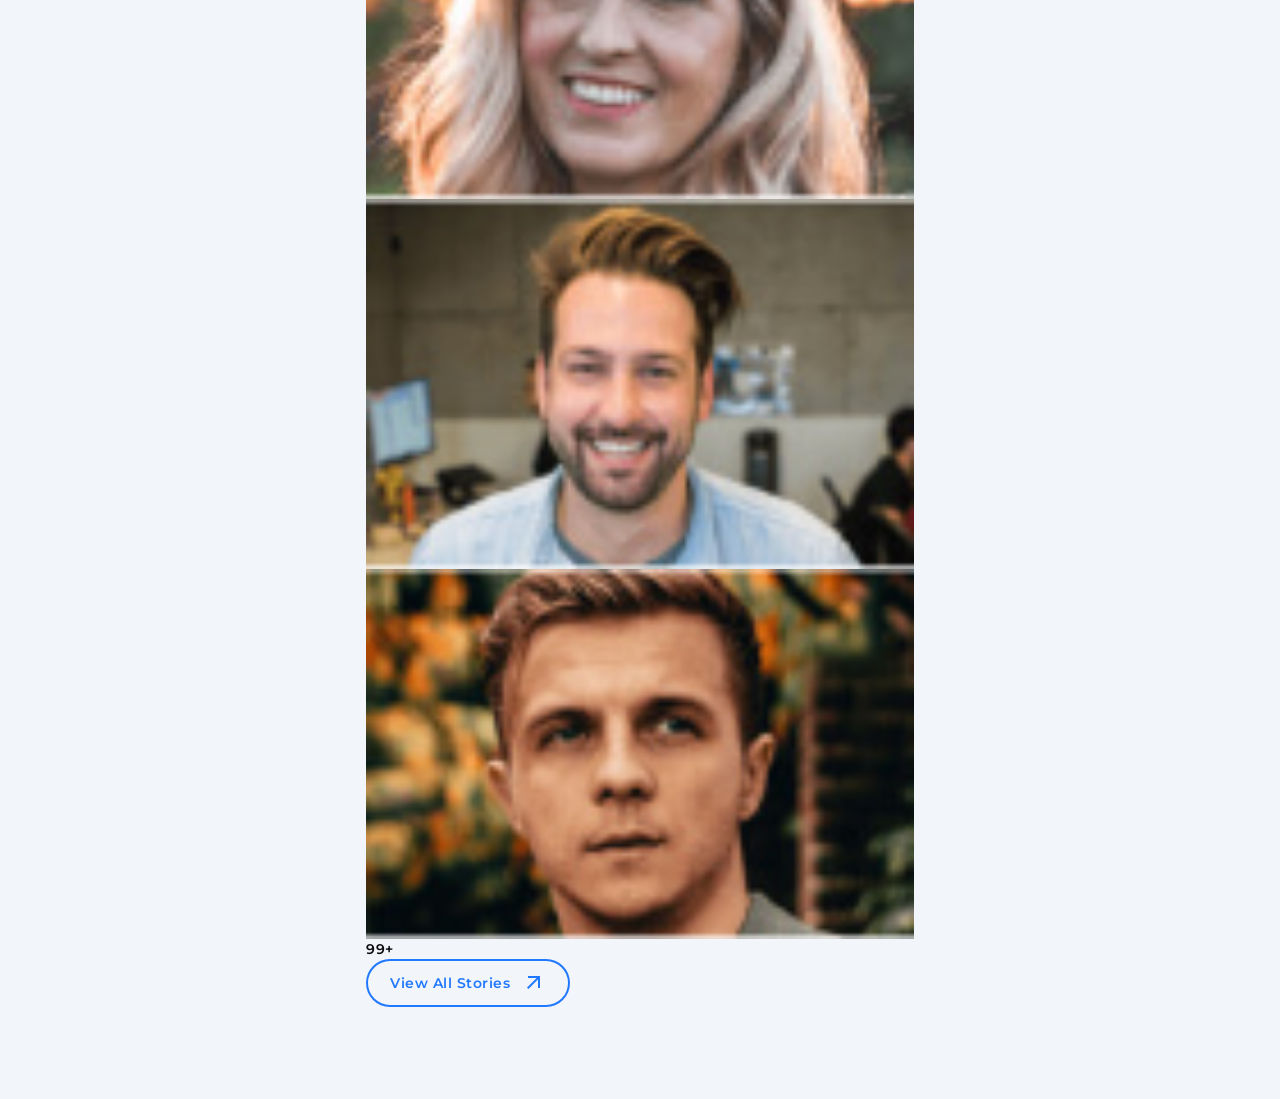
==== commit 925d83ad: "story" ====
--- a/HTML  CSS/Real Estate/index.html
+++ b/HTML  CSS/Real Estate/index.html
@@ -647,7 +647,49 @@
                 
                     <div class="title-wrapper">
 
-                                                
+                        <div>
+
+                            <p class="section-subtile title-medium">Our Cuntomers</p>
+
+                            <h2 class="section-title headline-medium">We Help 1000+ Family Find Their True Home</h2>
+
+                            <ul class="avatar-list">
+                                <li class="avatar">
+
+                                    <img src="images/avatar-1.jpg" width="120" height="80" loading="lazy" alt="John Smith" class="img-cover">
+
+                                </li>
+
+                                <li class="avatar">
+
+                                    <img src="images/avatar-2.jpg" width="120" height="80" loading="lazy" alt="John Smith" class="img-cover">
+
+                                </li>
+
+                                <li class="avatar">
+
+                                    <img src="images/avatar-3.jpg" width="120" height="80" loading="lazy" alt="Jane Smith" class="img-cover">
+
+                                </li>
+
+                                <li class="avatar">
+
+                                    <img src="images/avatar-4.jpg" width="120" height="80" loading="lazy" alt="John Smith" class="img-cover">
+
+                                    <div class="overlay-content">
+                                        <span class="label-medium">99+</span>
+                                    </div>
+
+                                </li>
+                            </ul>
+
+                        </div>
+
+                        <a href="#" class="btn btn-outline">
+                            <span class="label-medium">View All Stories</span>
+
+                            <span class="material-symbols-outlined" aria-hidden="true">arrow_outward</span>
+                        </a>
 
                     </div>
                 </div>
--- a/HTML  CSS/Real Estate/css/style.css
+++ b/HTML  CSS/Real Estate/css/style.css
@@ -405,10 +405,42 @@
 
 .fav-btn{
     color: var(--error-100);
+    background: rgba(255, 255, 255, 0.22);
+    border: 1px solid rgba(255, 255, 255, 0.55);
+    border-radius: var(--radius-circle);
+    box-shadow: 0 8px 24px rgba(0, 0, 0, 0.16);
+    -webkit-backdrop-filter: blur(12px);
+    backdrop-filter: blur(12px);
+    transition:
+        background-color var(--transition-duration-quick) var(--transition-easing-quick),
+        border-color var(--transition-duration-quick) var(--transition-easing-quick),
+        box-shadow var(--transition-duration-quick) var(--transition-easing-quick),
+        scale var(--transition-duration-quick) var(--transition-easing-quick);
+}
+
+.fav-btn:where(:hover, :focus-visible){
+    background: rgba(255, 255, 255, 0.4);
+    border-color: rgba(255, 255, 255, 0.8);
+    box-shadow: 0 10px 28px rgba(0, 0, 0, 0.2);
+}
+
+.fav-btn.active{
+    background: #e11d48;
+    background-color: #e11d48;
+    border-color: #e11d48;
+    color: #FFFFFF;
+    box-shadow: 0 8px 24px rgba(0, 0, 0, 0.2);
+}
+
+.fav-btn.active:where(:hover, :focus-visible){
+    background: #be123c;
+    background-color: #be123c;
+    border-color: #be123c;
+    color: #FFFFFF;
 }
 
 .fav-btn.active .material-symbols-outlined{
-    font-variation-settings: 'FILL' 1;    
+    font-variation-settings: 'FILL' 1;
 }
 
 .card:where(:hover, :focus-within) .icon-btn{
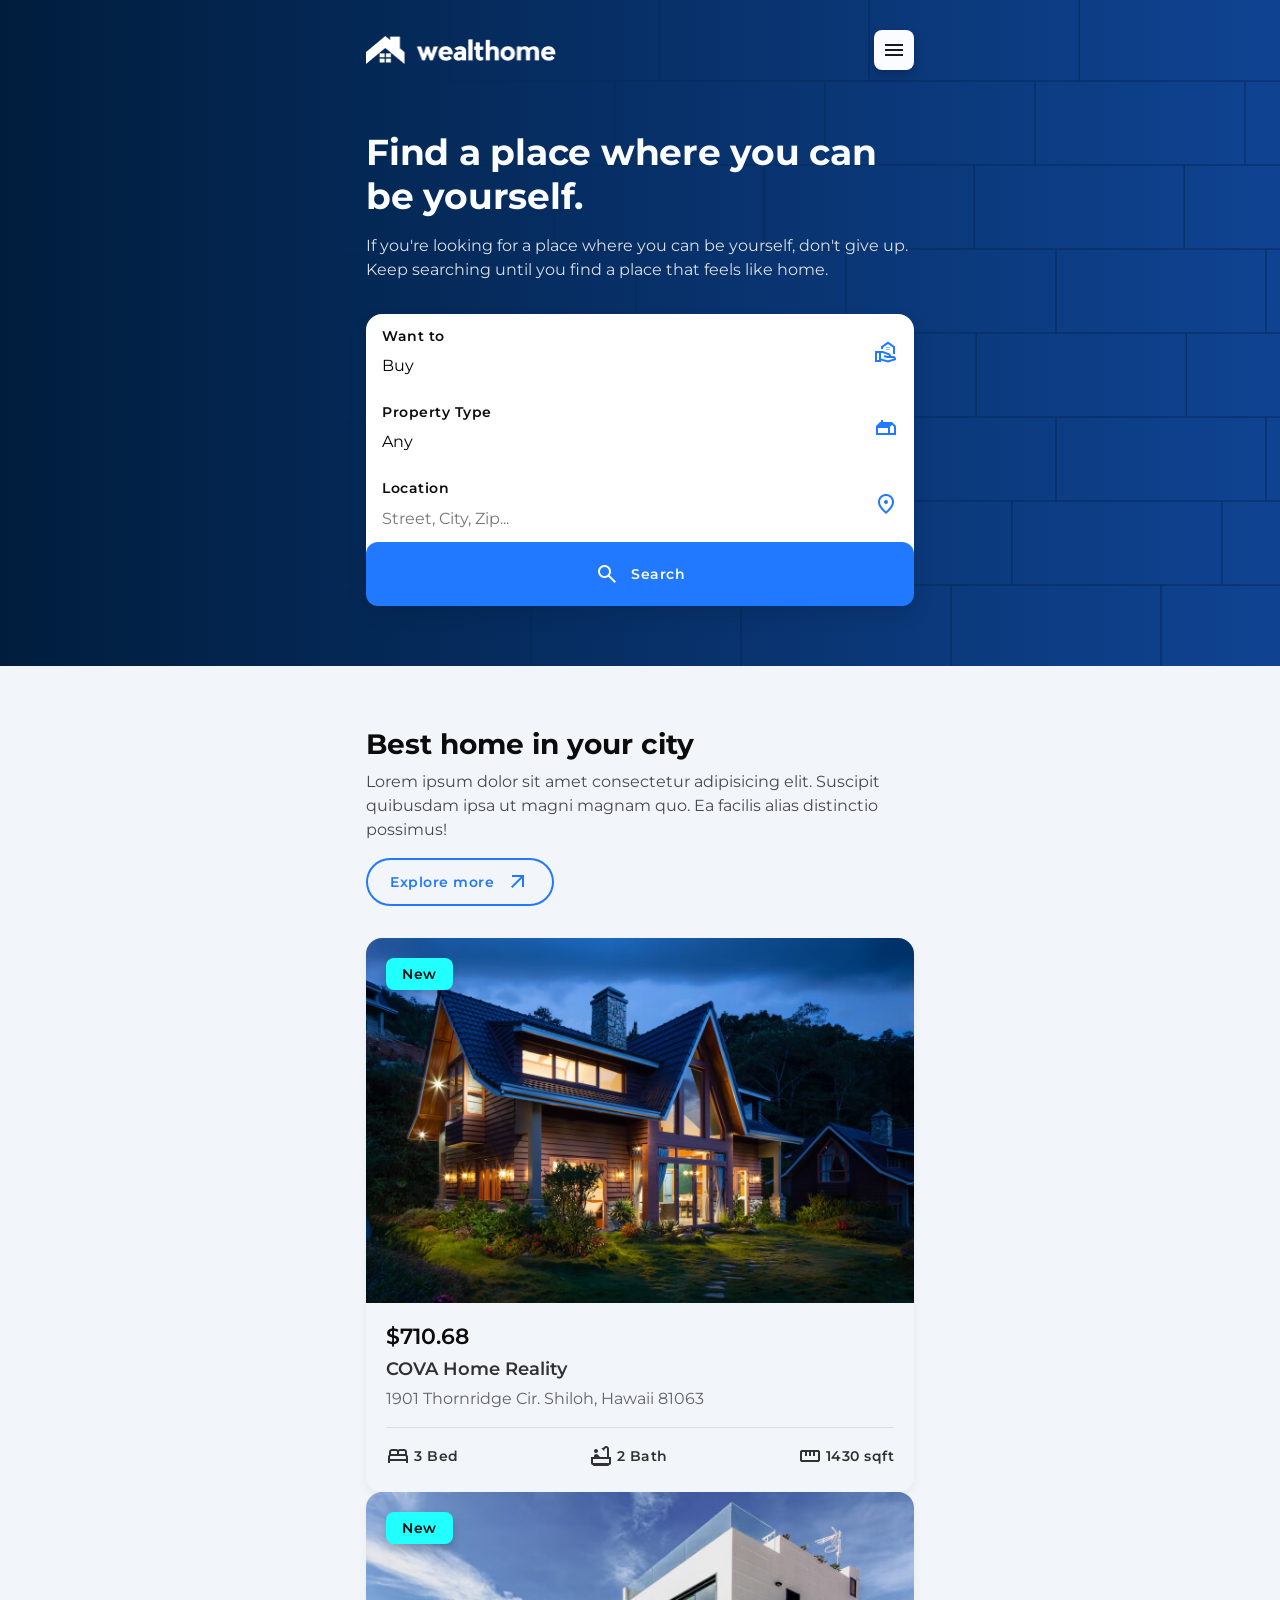
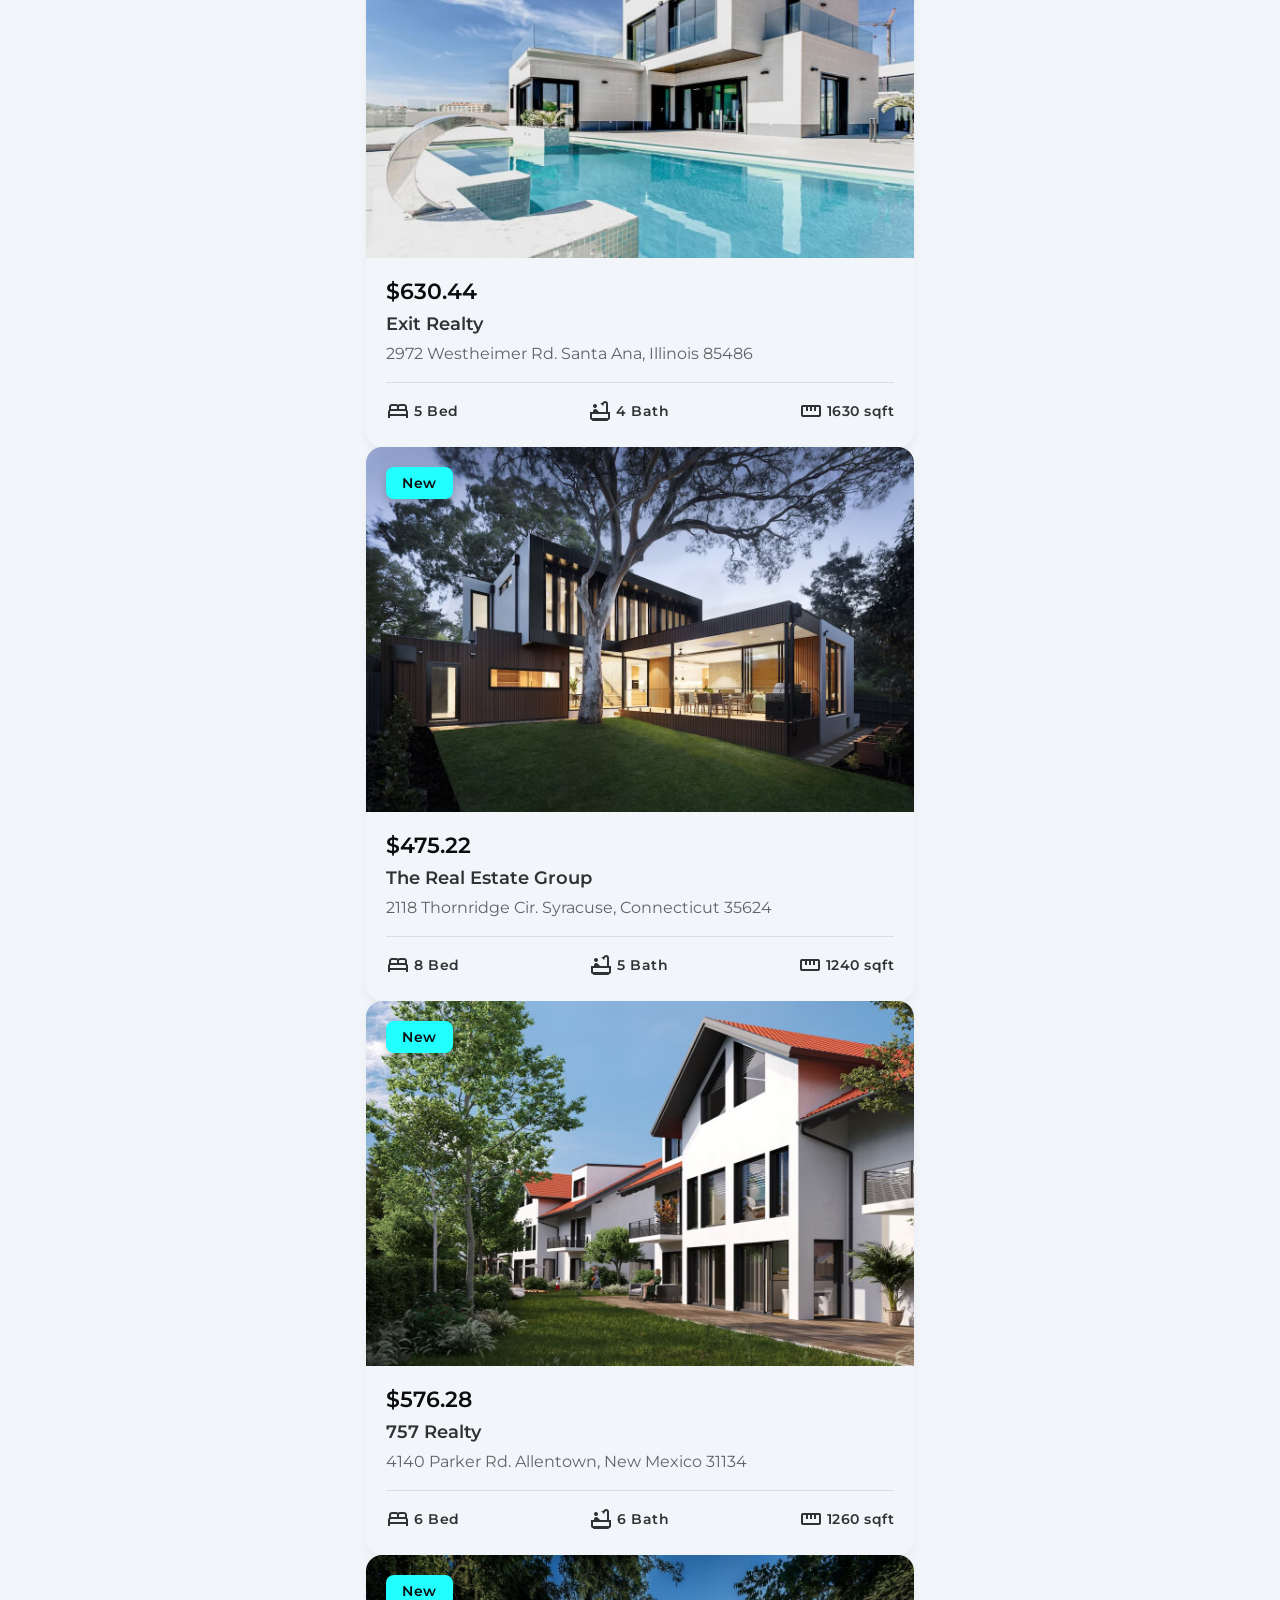
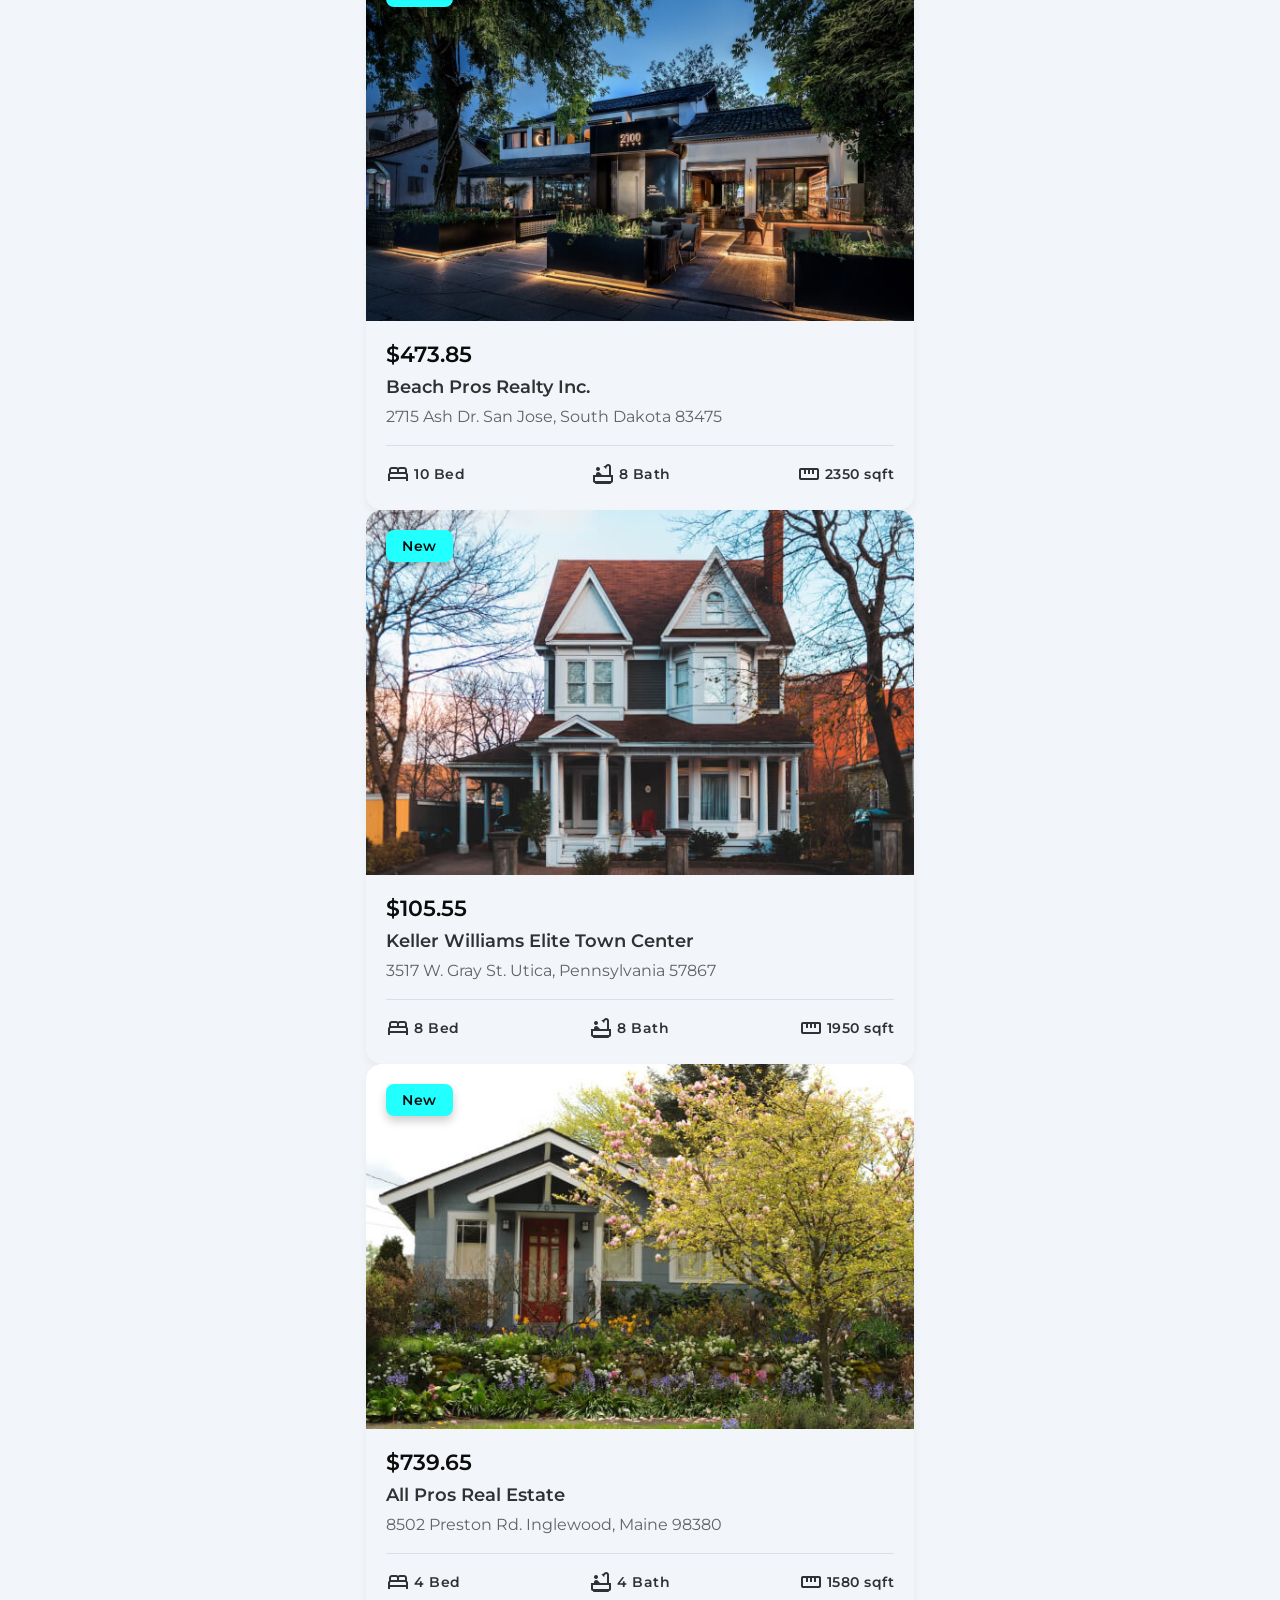
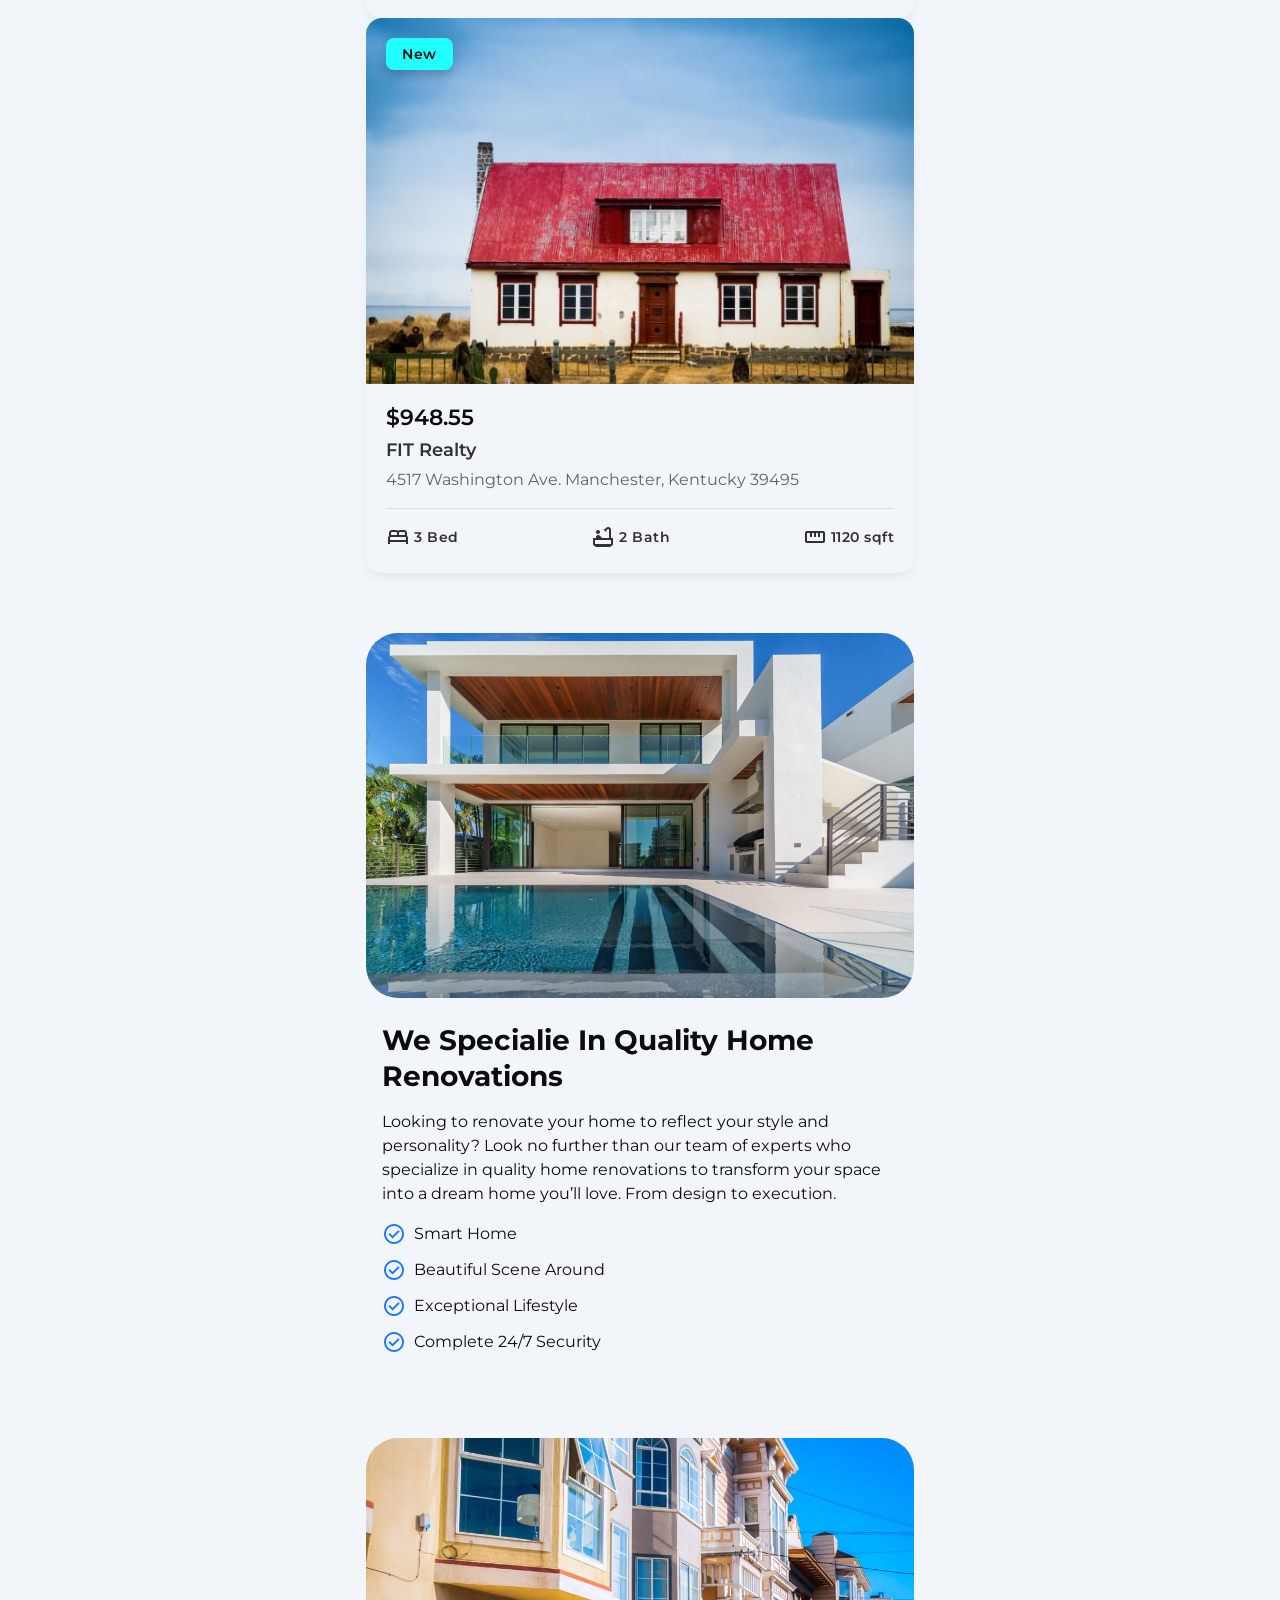
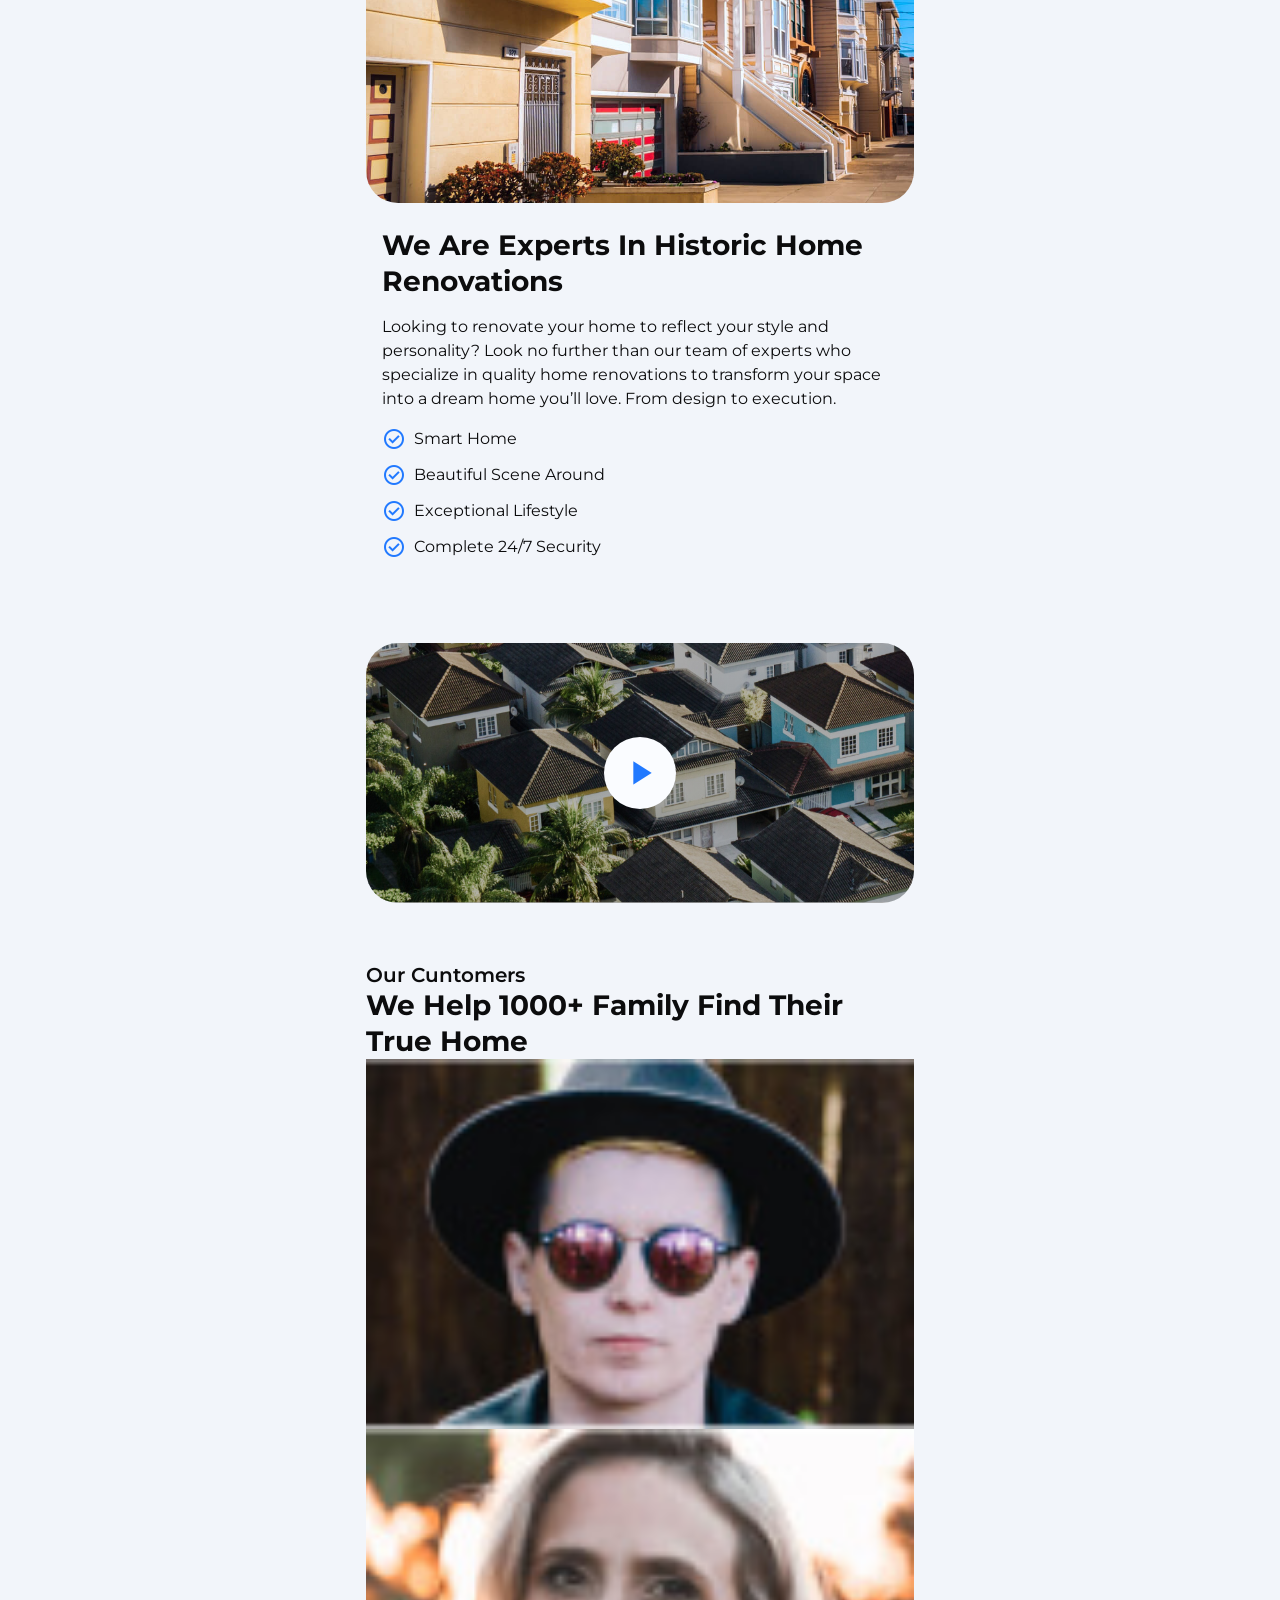
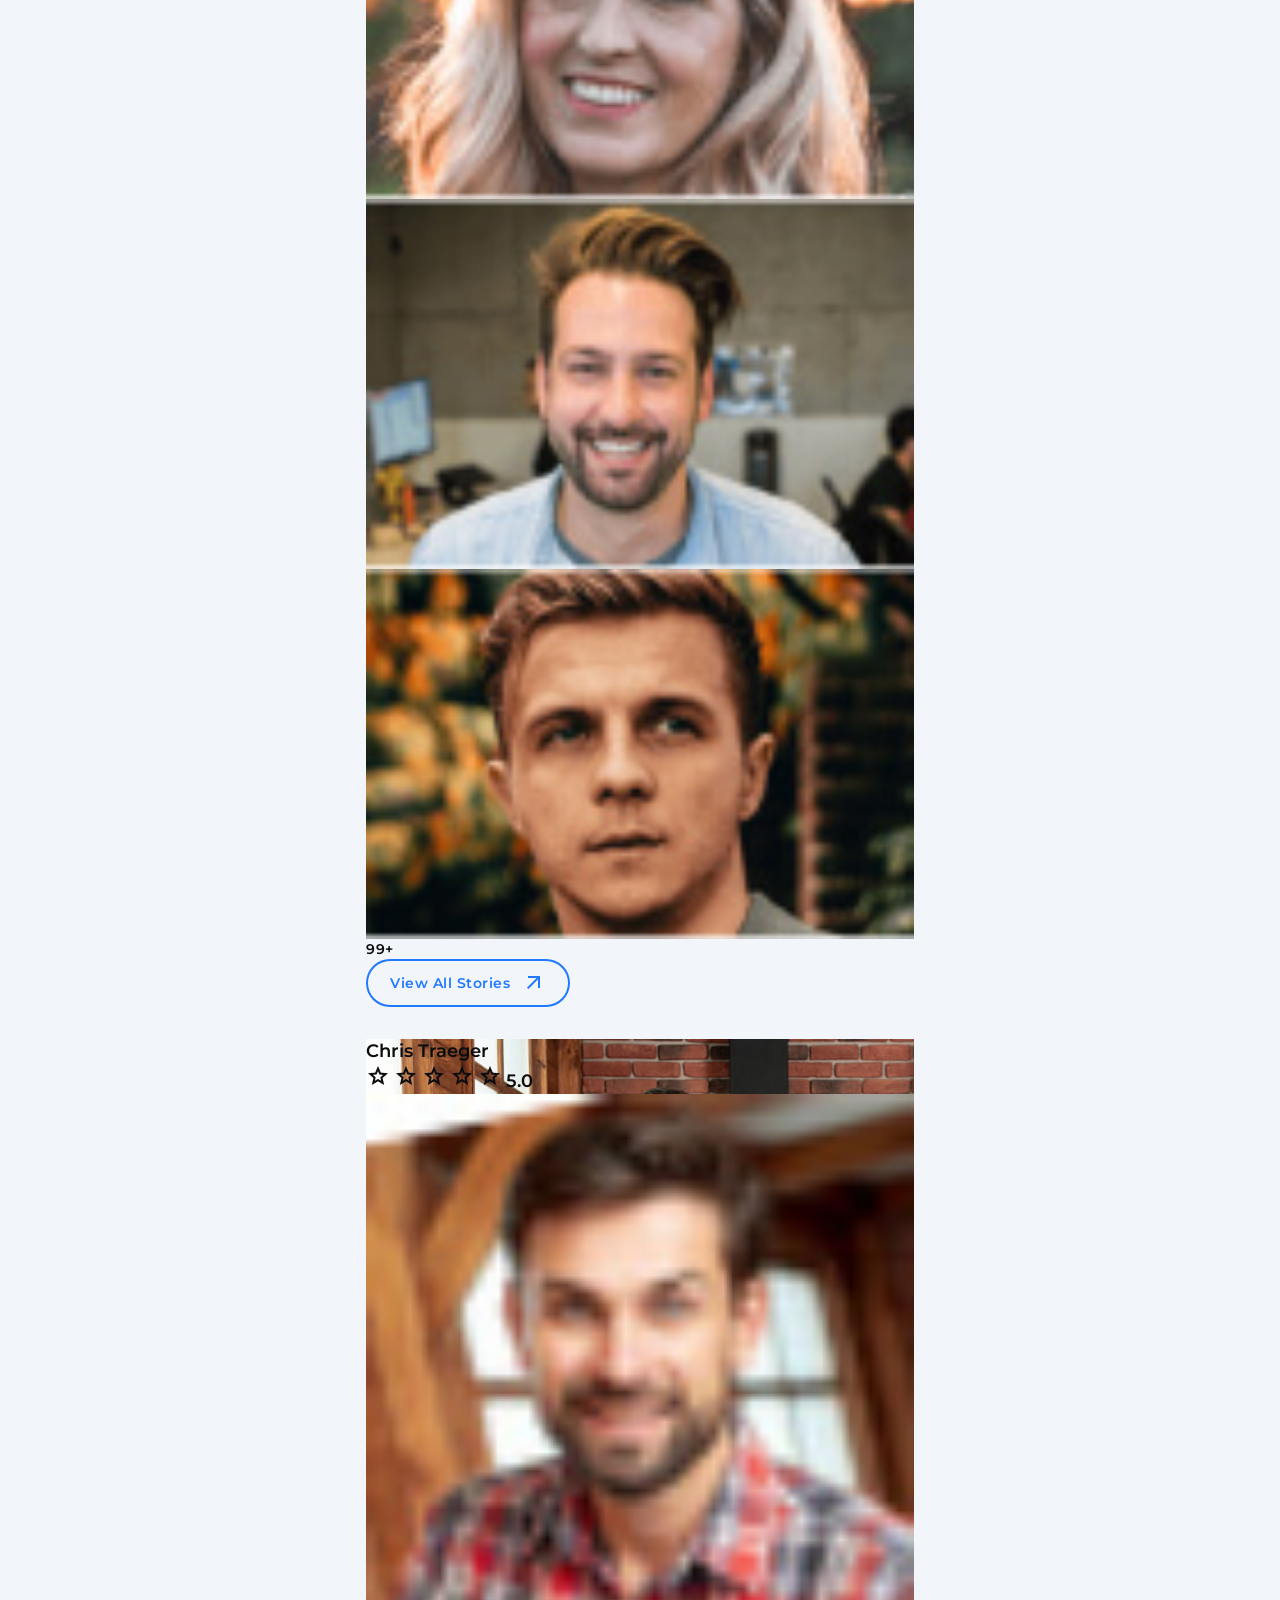
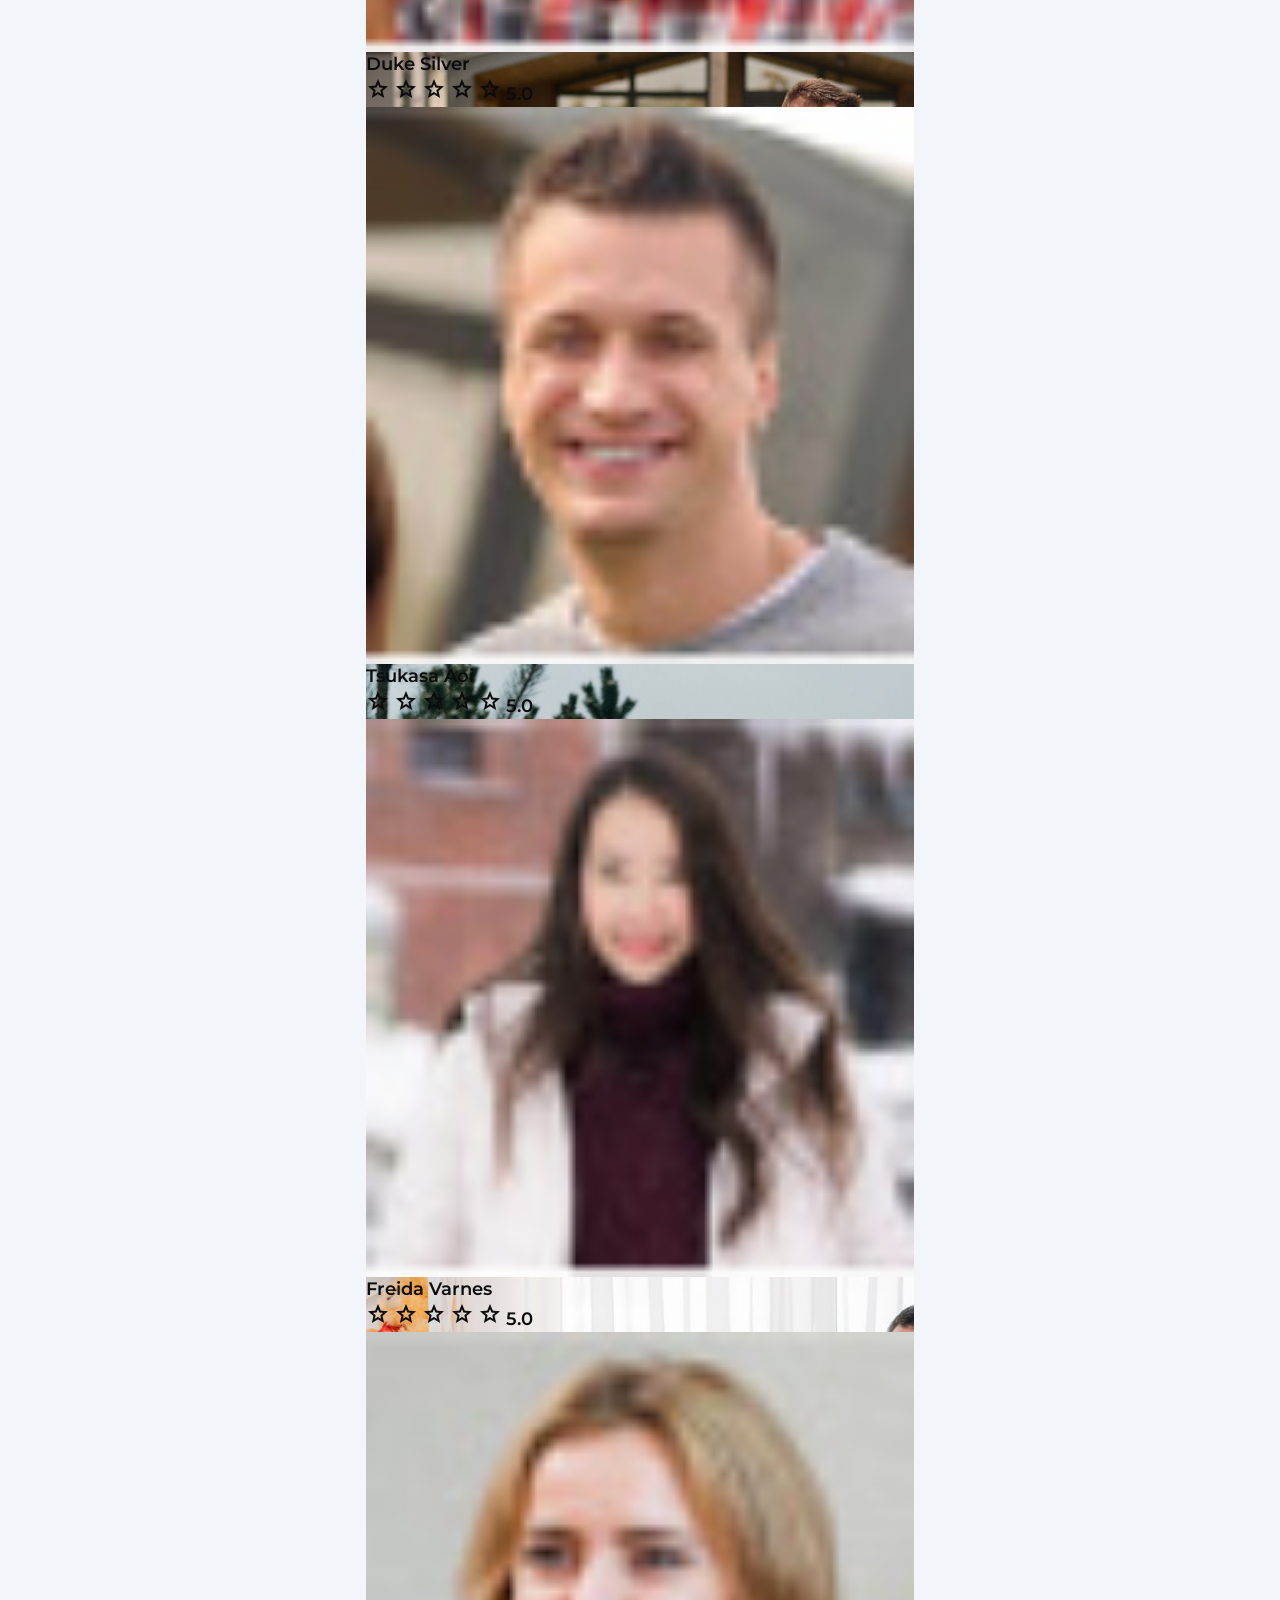
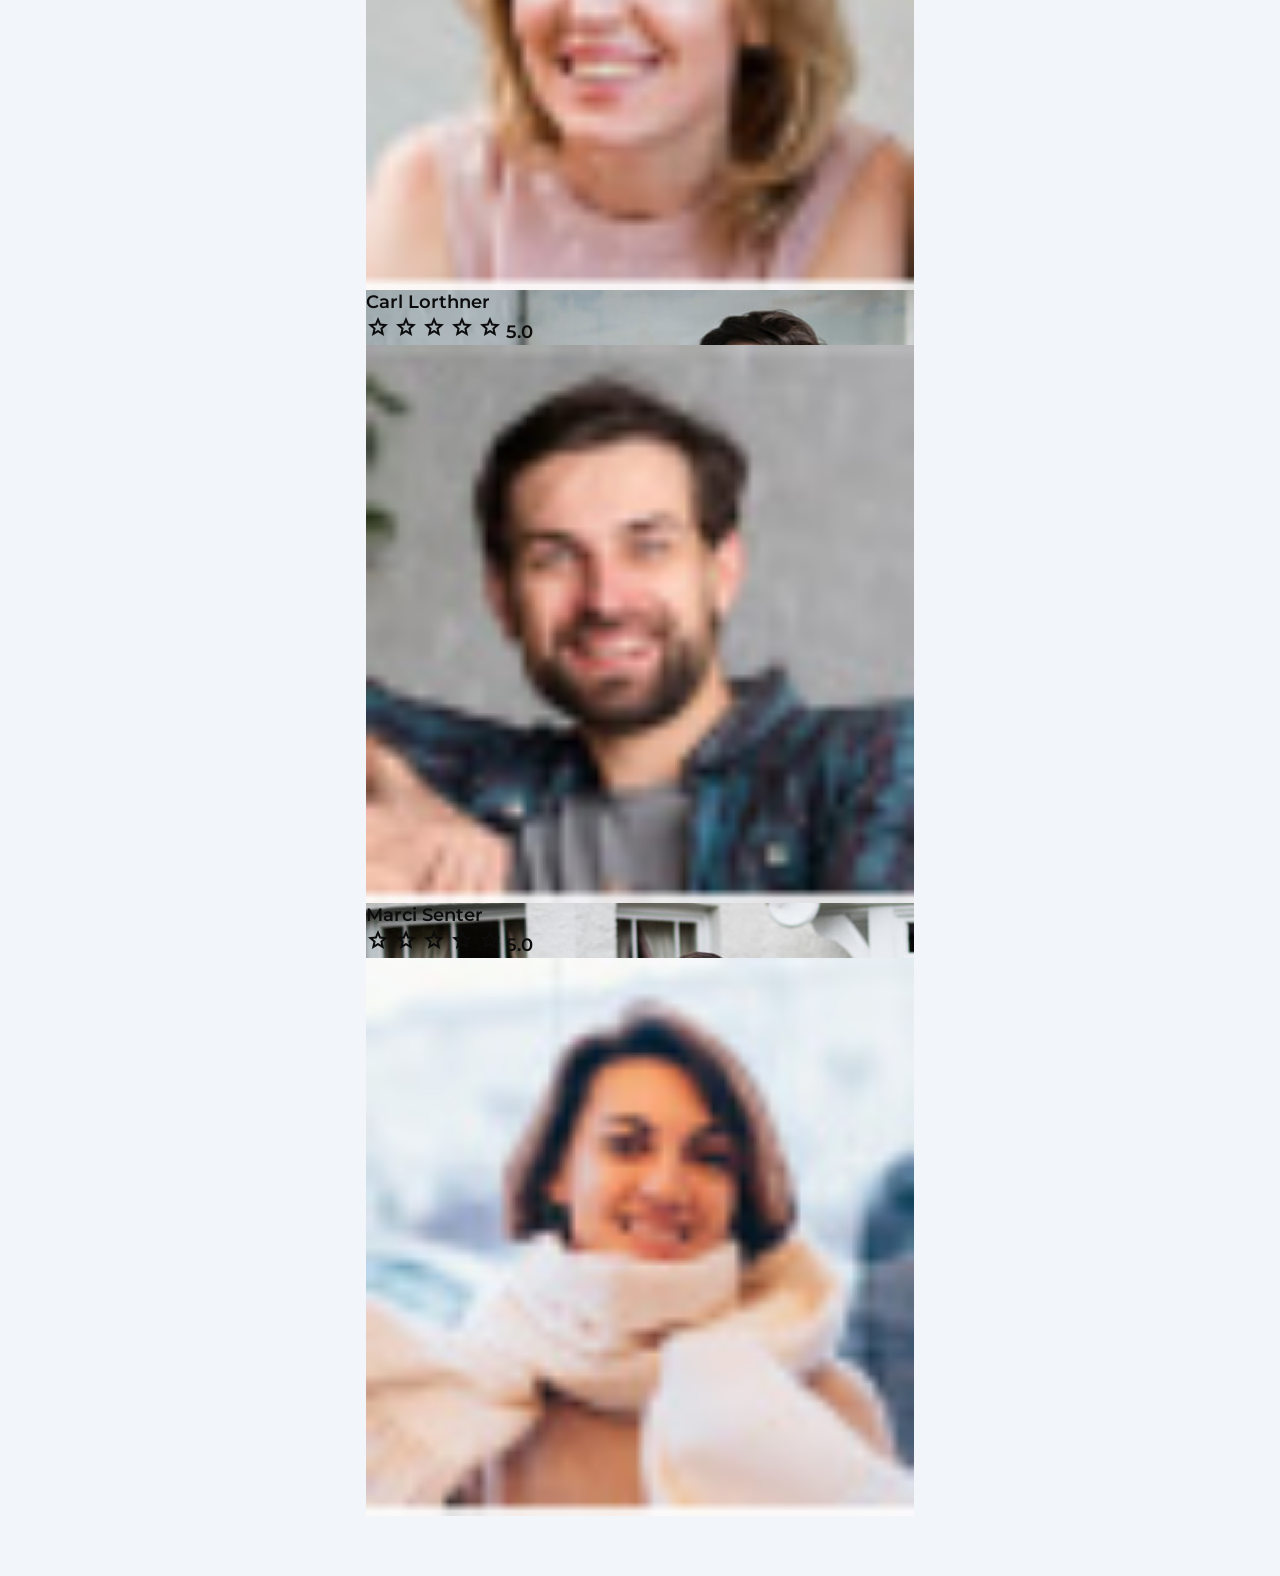
==== commit 73244287: "Story" ====
--- a/HTML  CSS/Real Estate/index.html
+++ b/HTML  CSS/Real Estate/index.html
@@ -662,7 +662,7 @@
 
                                 <li class="avatar">
 
-                                    <img src="images/avatar-2.jpg" width="120" height="80" loading="lazy" alt="John Smith" class="img-cover">
+                                    <img src="images/avatar-2.jpg" width="120" height="80" loading="lazy" alt="Jane Smith" class="img-cover">
 
                                 </li>
 
@@ -692,6 +692,146 @@
                         </a>
 
                     </div>
+
+                    <ul class="story-list">
+                        <li class="story-card" style="background-image: url(images/story-1.jpg);">
+                            <a href="#" class="overlay-content">
+
+                                <div>
+                                    <h3 class="title-small">Chris Traeger</h3>
+
+                                    <div class="rating-wrapper">
+                                        <span class="material-symbols-outlined" aria-hidden="true">star</span>
+                                        <span class="material-symbols-outlined" aria-hidden="true">star</span>
+                                        <span class="material-symbols-outlined" aria-hidden="true">star</span>
+                                        <span class="material-symbols-outlined" aria-hidden="true">star</span>
+                                        <span class="material-symbols-outlined" aria-hidden="true">star</span>
+
+                                        <data class="title-small rating-text" value="5">5.0</data>
+                                    </div>
+                                </div>
+
+                                <figure class="card-avatar">
+                                    <img src="images/story-avatar-1.jpg" width="56" height="56" loading="lazy" alt="Chris Traeger" class="img-cover">
+                                </figure>
+                            </a>
+                        </li>
+                       
+                        <li class="story-card" style="background-image: url(images/story-2.jpg);">
+                            <a href="#" class="overlay-content">
+
+                                <div>
+                                    <h3 class="title-small">Duke Silver</h3>
+
+                                    <div class="rating-wrapper">
+                                        <span class="material-symbols-outlined" aria-hidden="true">star</span>
+                                        <span class="material-symbols-outlined" aria-hidden="true">star</span>
+                                        <span class="material-symbols-outlined" aria-hidden="true">star</span>
+                                        <span class="material-symbols-outlined" aria-hidden="true">star</span>
+                                        <span class="material-symbols-outlined" aria-hidden="true">star</span>
+
+                                        <data class="title-small rating-text" value="5">5.0</data>
+                                    </div>
+                                </div>
+
+                                <figure class="card-avatar">
+                                    <img src="images/story-avatar-2.jpg" width="56" height="56" loading="lazy" alt="Duke Silver" class="img-cover">
+                                </figure>
+                            </a>
+                        </li>
+                       
+                        <li class="story-card" style="background-image: url(images/story-3.jpg);">
+                            <a href="#" class="overlay-content">
+
+                                <div>
+                                    <h3 class="title-small">Tsukasa Aoi</h3>
+
+                                    <div class="rating-wrapper">
+                                        <span class="material-symbols-outlined" aria-hidden="true">star</span>
+                                        <span class="material-symbols-outlined" aria-hidden="true">star</span>
+                                        <span class="material-symbols-outlined" aria-hidden="true">star</span>
+                                        <span class="material-symbols-outlined" aria-hidden="true">star</span>
+                                        <span class="material-symbols-outlined" aria-hidden="true">star</span>
+
+                                        <data class="title-small rating-text" value="5">5.0</data>
+                                    </div>
+                                </div>
+
+                                <figure class="card-avatar">
+                                    <img src="images/story-avatar-3.jpg" width="56" height="56" loading="lazy" alt="Tsukasa Aoi" class="img-cover">
+                                </figure>
+                            </a>
+                        </li>
+                       
+                        <li class="story-card" style="background-image: url(images/story-4.jpg);">
+                            <a href="#" class="overlay-content">
+
+                                <div>
+                                    <h3 class="title-small">Freida Varnes</h3>
+
+                                    <div class="rating-wrapper">
+                                        <span class="material-symbols-outlined" aria-hidden="true">star</span>
+                                        <span class="material-symbols-outlined" aria-hidden="true">star</span>
+                                        <span class="material-symbols-outlined" aria-hidden="true">star</span>
+                                        <span class="material-symbols-outlined" aria-hidden="true">star</span>
+                                        <span class="material-symbols-outlined" aria-hidden="true">star</span>
+
+                                        <data class="title-small rating-text" value="5">5.0</data>
+                                    </div>
+                                </div>
+
+                                <figure class="card-avatar">
+                                    <img src="images/story-avatar-4.jpg" width="56" height="56" loading="lazy" alt="Freida Varnes" class="img-cover">
+                                </figure>
+                            </a>
+                        </li>
+                        
+                        <li class="story-card" style="background-image: url(images/story-5.jpg);">
+                            <a href="#" class="overlay-content">
+
+                                <div>
+                                    <h3 class="title-small">Carl Lorthner</h3>
+
+                                    <div class="rating-wrapper">
+                                        <span class="material-symbols-outlined" aria-hidden="true">star</span>
+                                        <span class="material-symbols-outlined" aria-hidden="true">star</span>
+                                        <span class="material-symbols-outlined" aria-hidden="true">star</span>
+                                        <span class="material-symbols-outlined" aria-hidden="true">star</span>
+                                        <span class="material-symbols-outlined" aria-hidden="true">star</span>
+
+                                        <data class="title-small rating-text" value="5">5.0</data>
+                                    </div>
+                                </div>
+
+                                <figure class="card-avatar">
+                                    <img src="images/story-avatar-5.jpg" width="56" height="56" loading="lazy" alt="Carl Lorthner" class="img-cover">
+                                </figure>
+                            </a>
+                        </li>
+                        
+                        <li class="story-card" style="background-image: url(images/story-6.jpg);">
+                            <a href="#" class="overlay-content">
+
+                                <div>
+                                    <h3 class="title-small">Marci Senter</h3>
+
+                                    <div class="rating-wrapper">
+                                        <span class="material-symbols-outlined" aria-hidden="true">star</span>
+                                        <span class="material-symbols-outlined" aria-hidden="true">star</span>
+                                        <span class="material-symbols-outlined" aria-hidden="true">star</span>
+                                        <span class="material-symbols-outlined" aria-hidden="true">star</span>
+                                        <span class="material-symbols-outlined" aria-hidden="true">star</span>
+
+                                        <data class="title-small rating-text" value="5">5.0</data>
+                                    </div>
+                                </div>
+
+                                <figure class="card-avatar">
+                                    <img src="images/story-avatar-6.jpg" width="56" height="56" loading="lazy" alt="Marci Senter" class="img-cover">
+                                </figure>
+                            </a>
+                        </li>
+                    </ul>
                 </div>
             </section>
         </article>
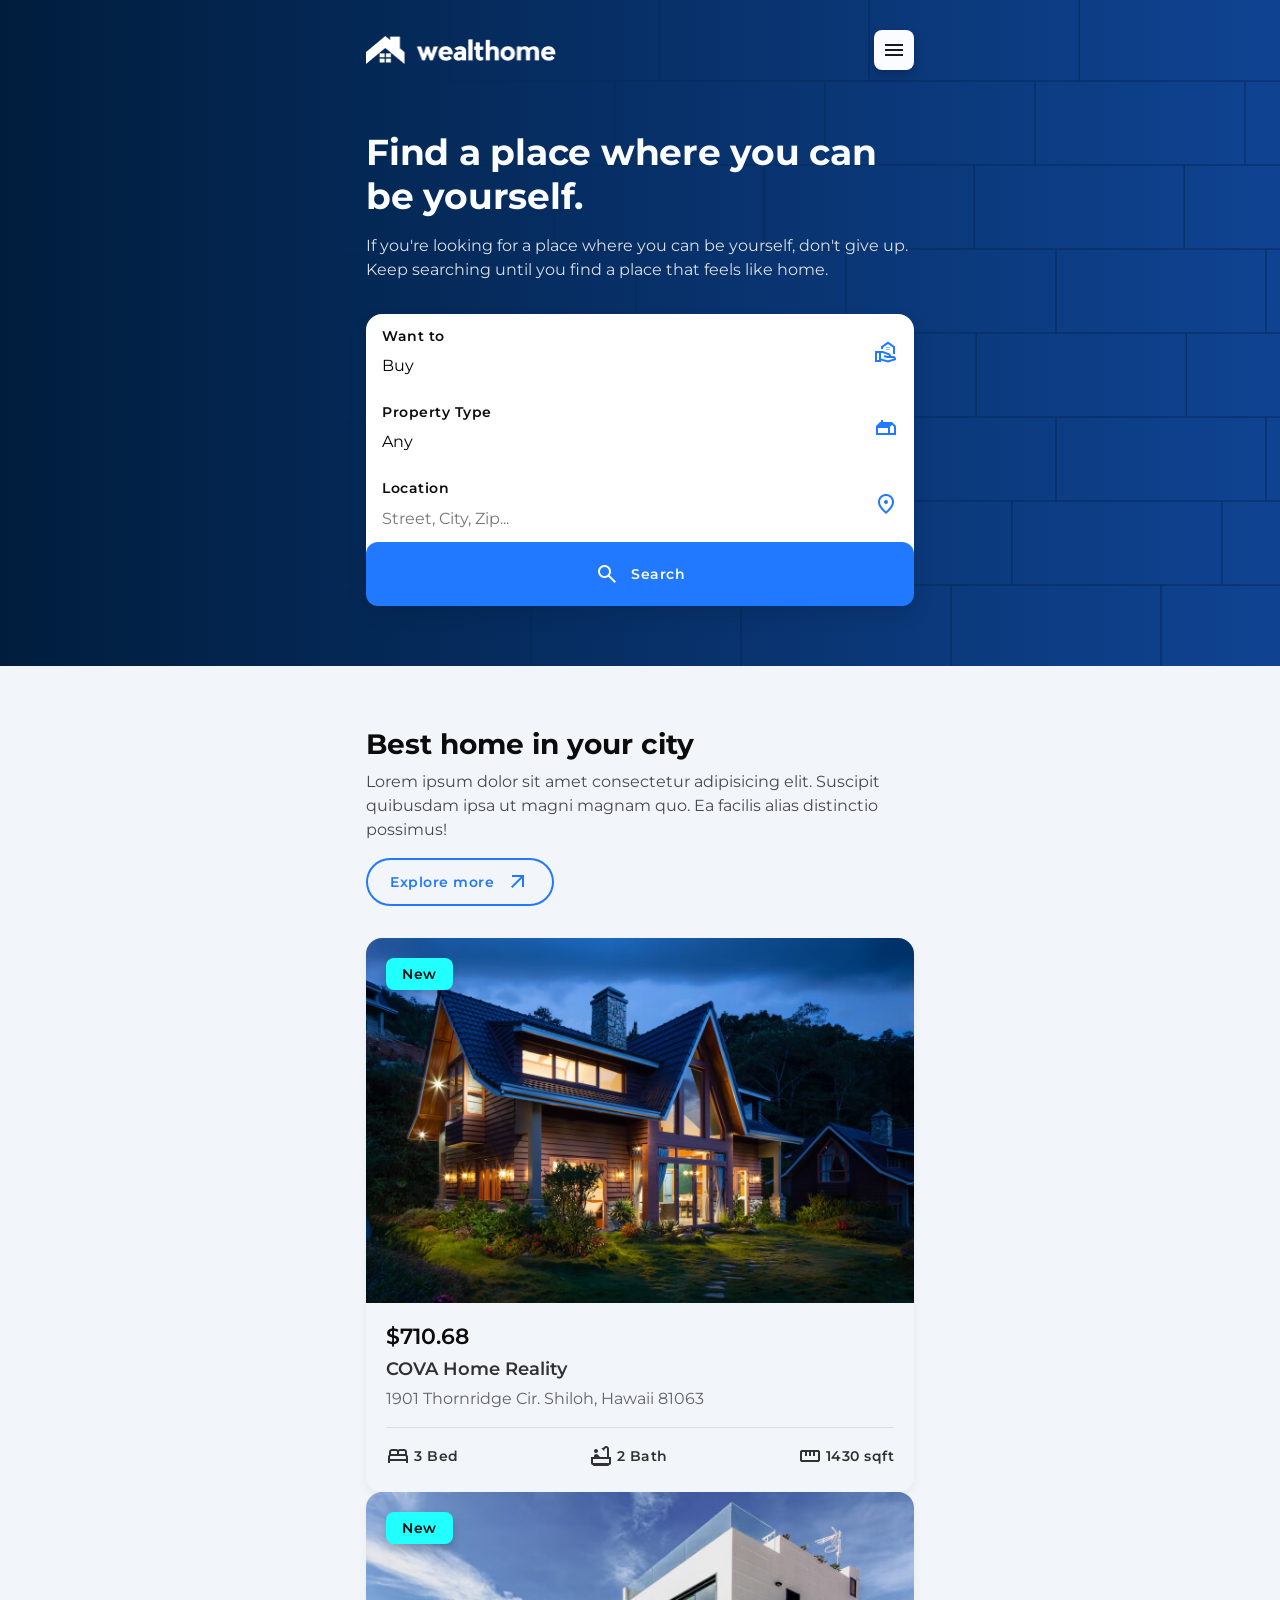
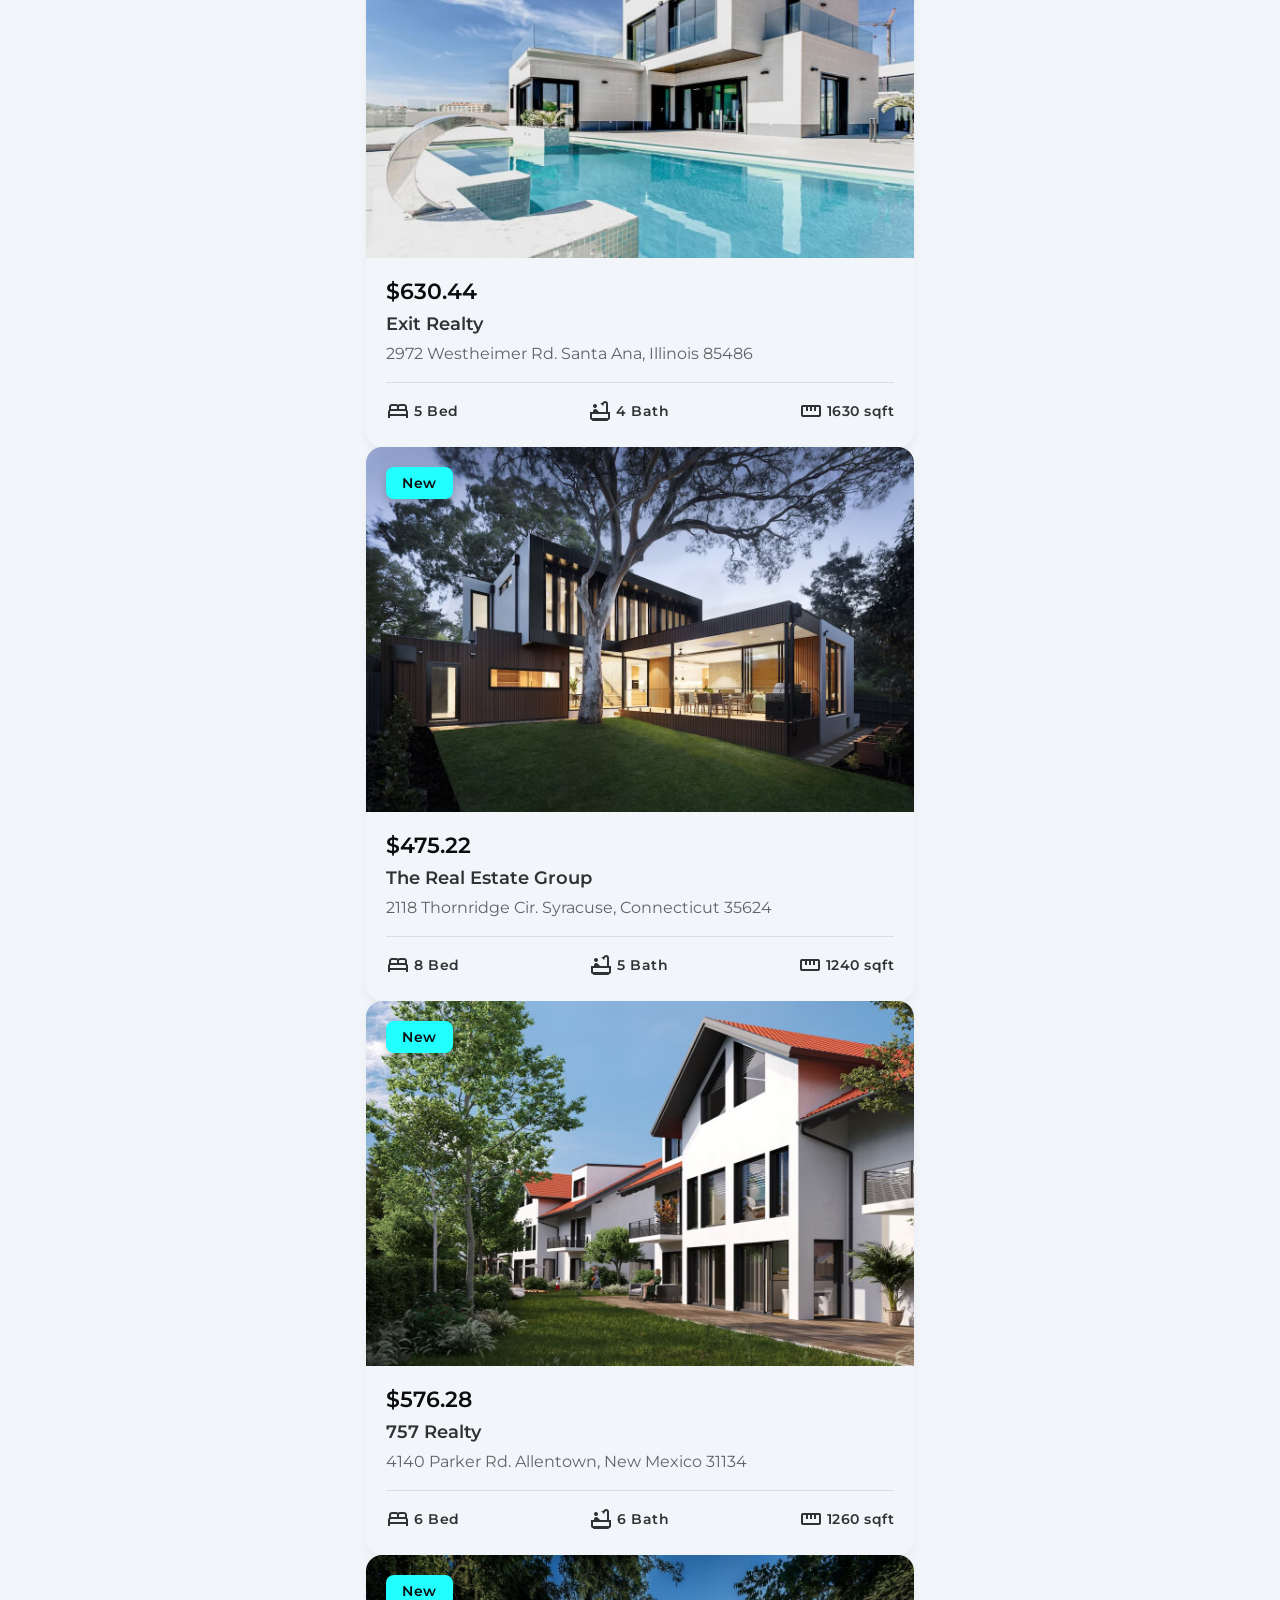
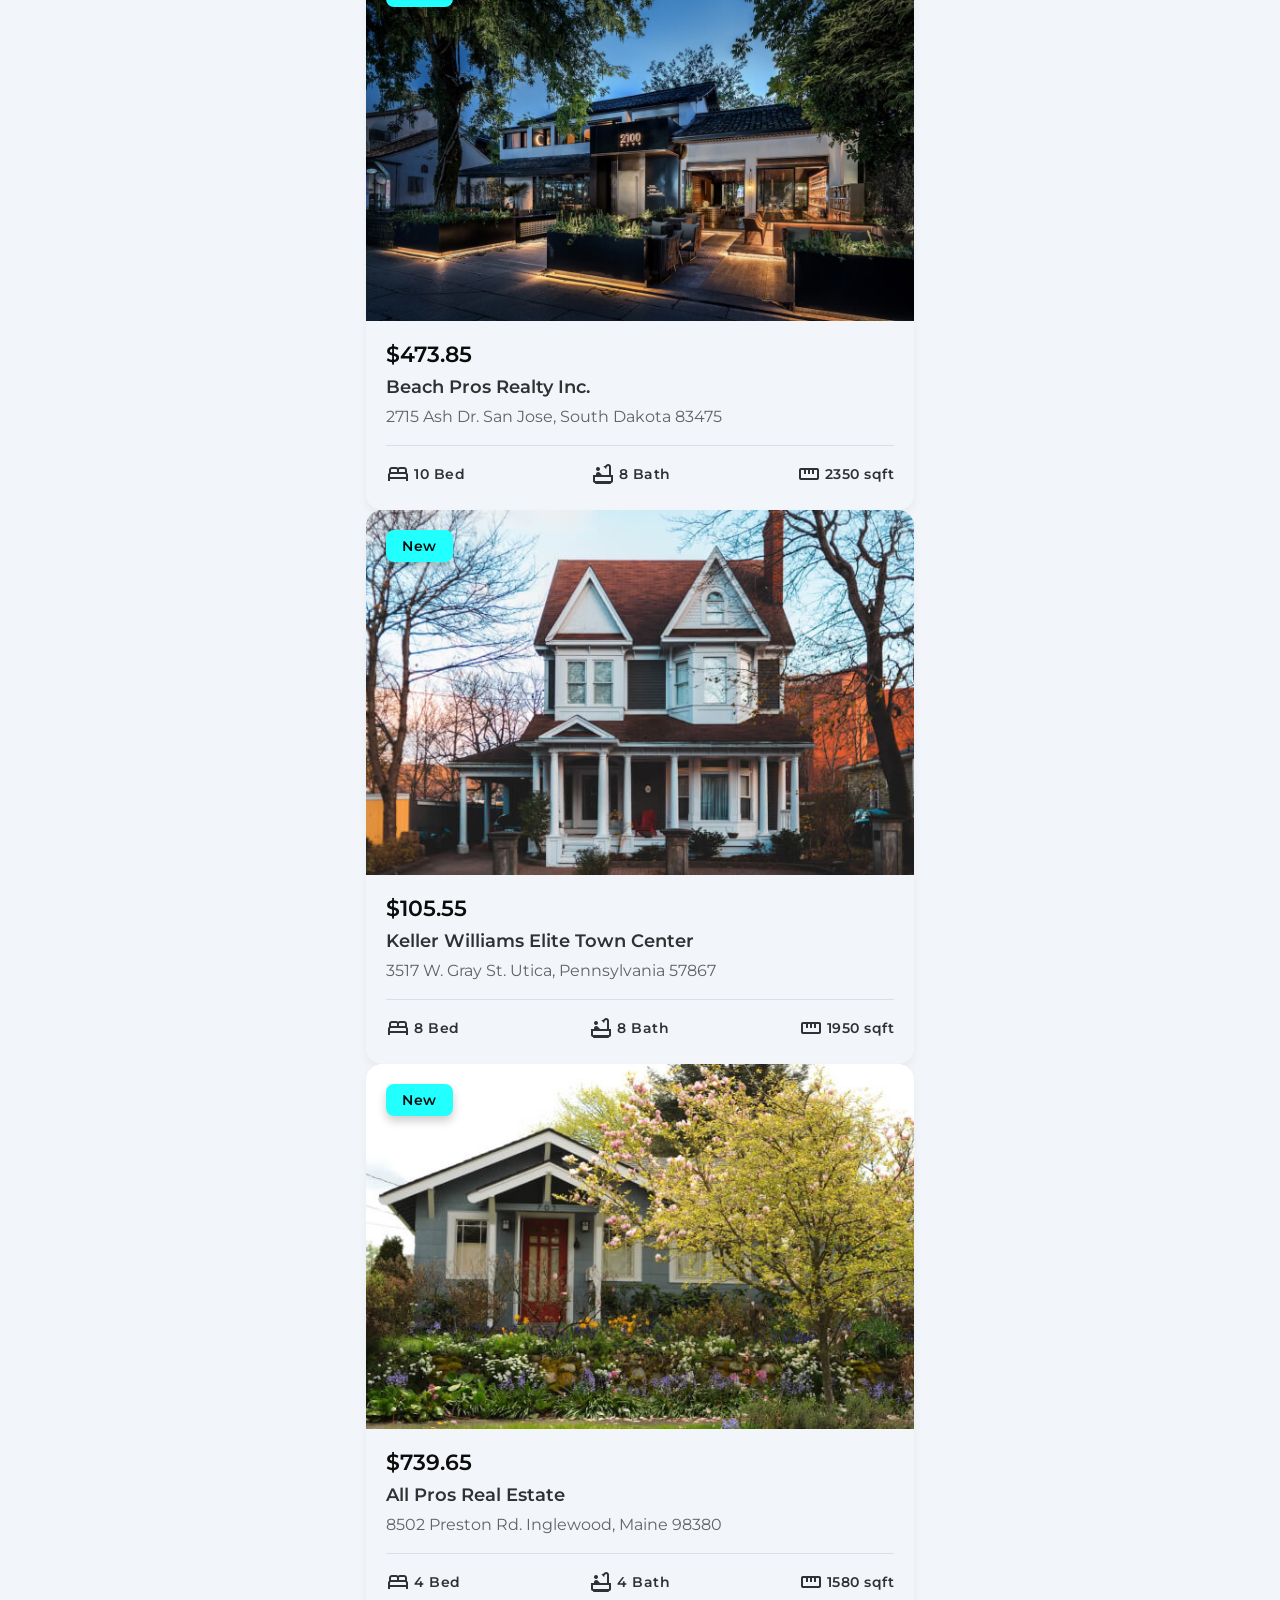
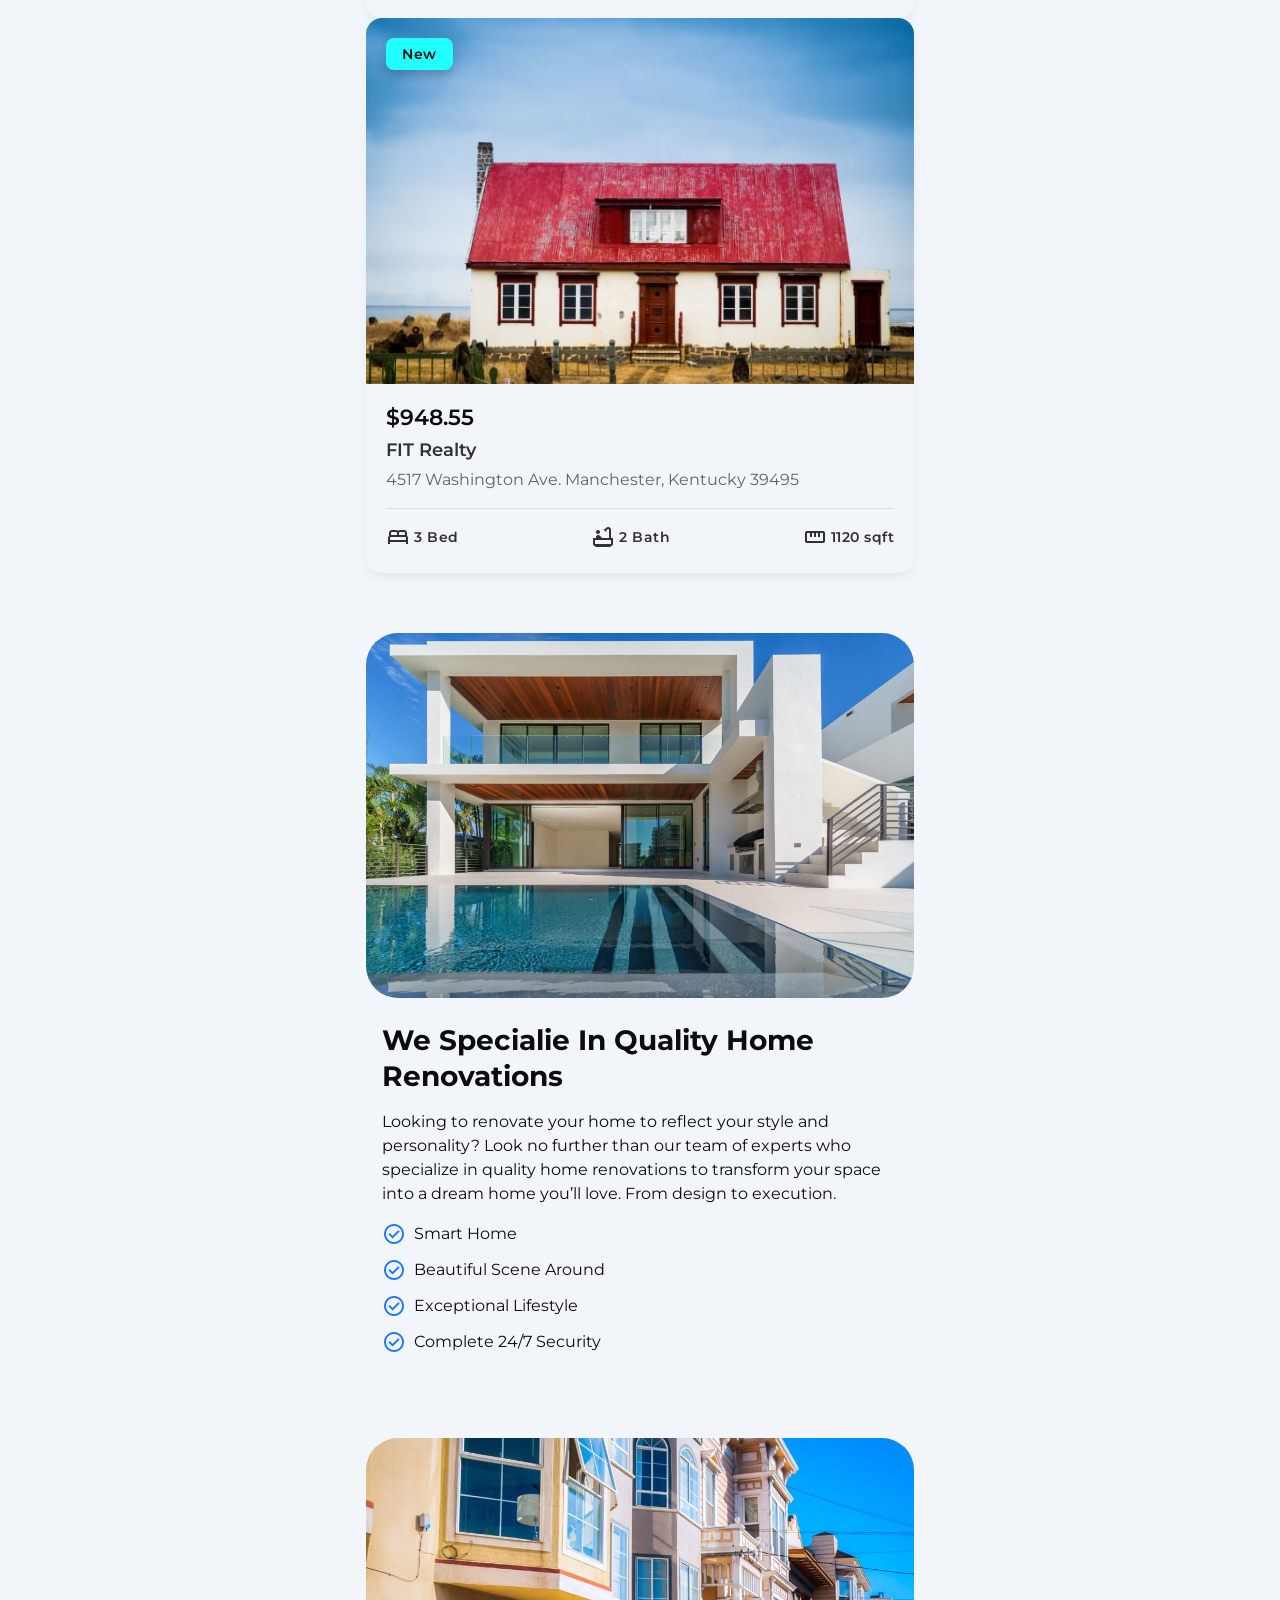
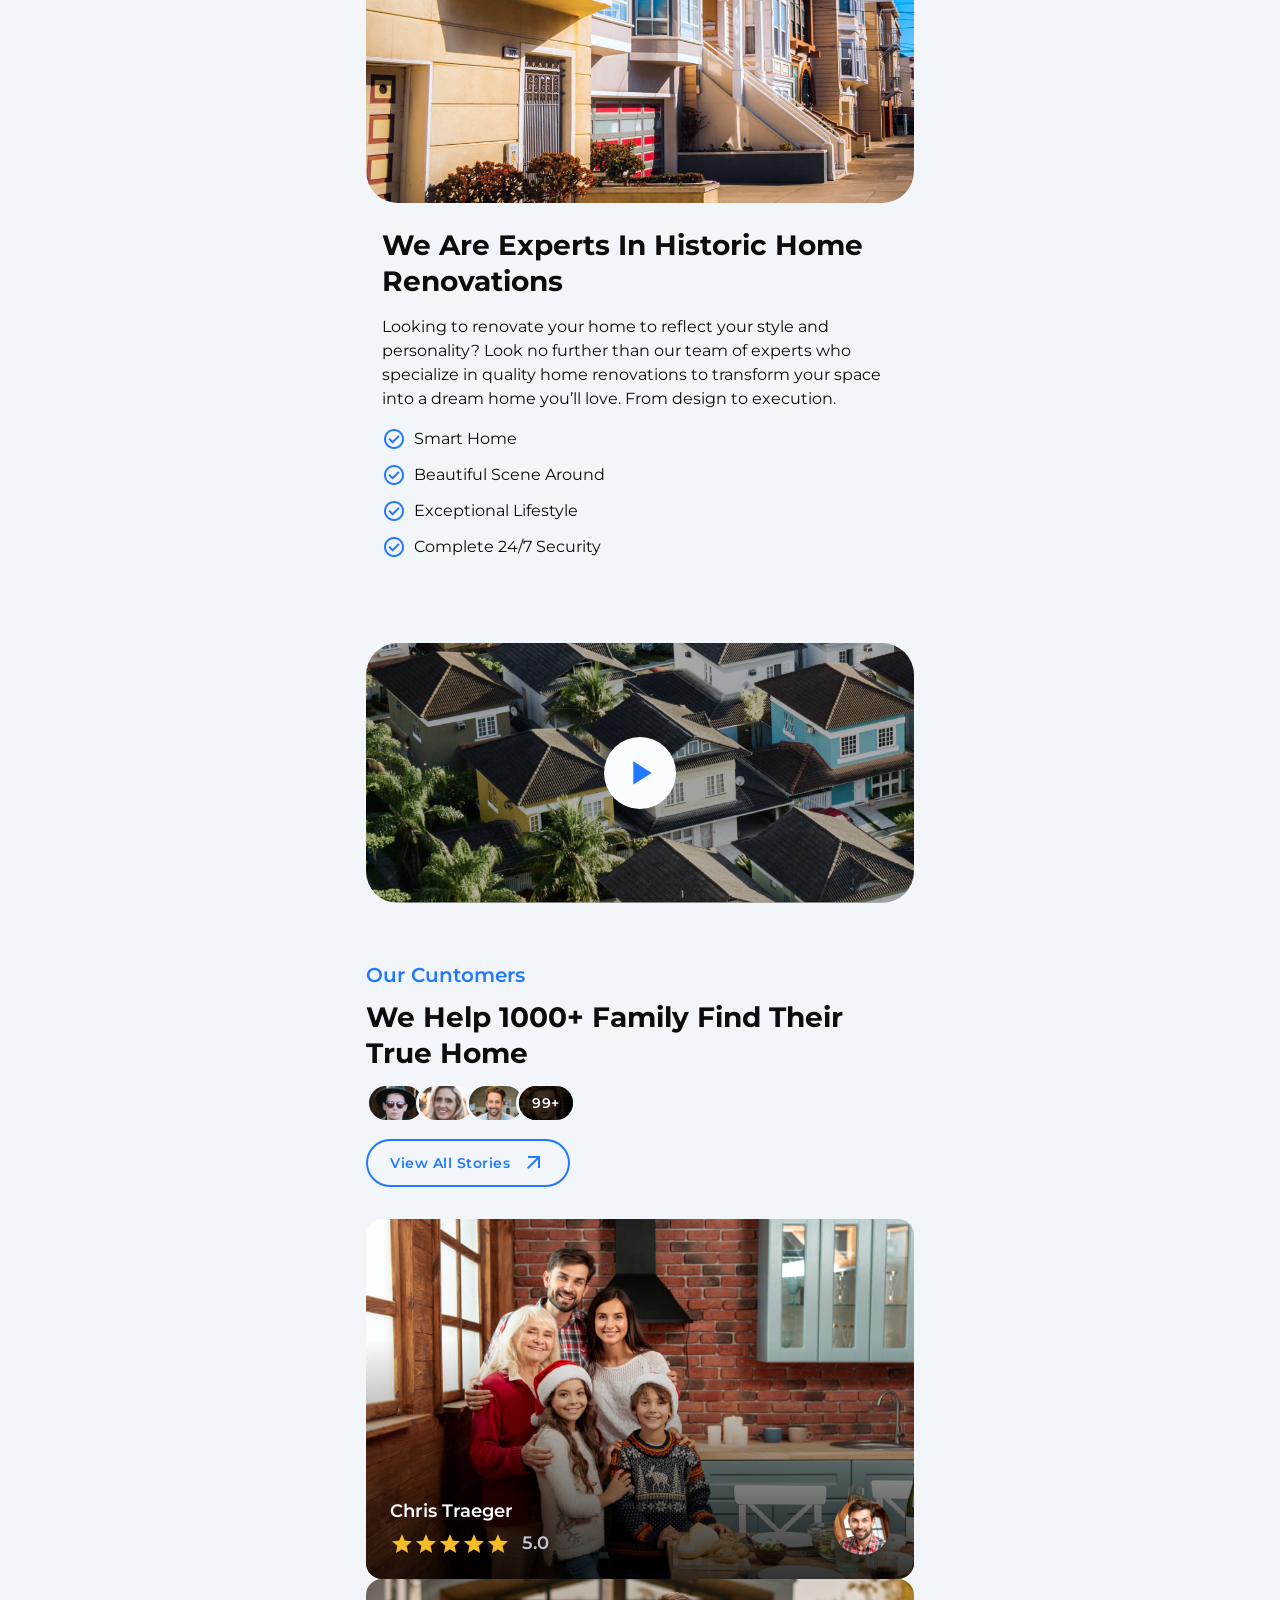
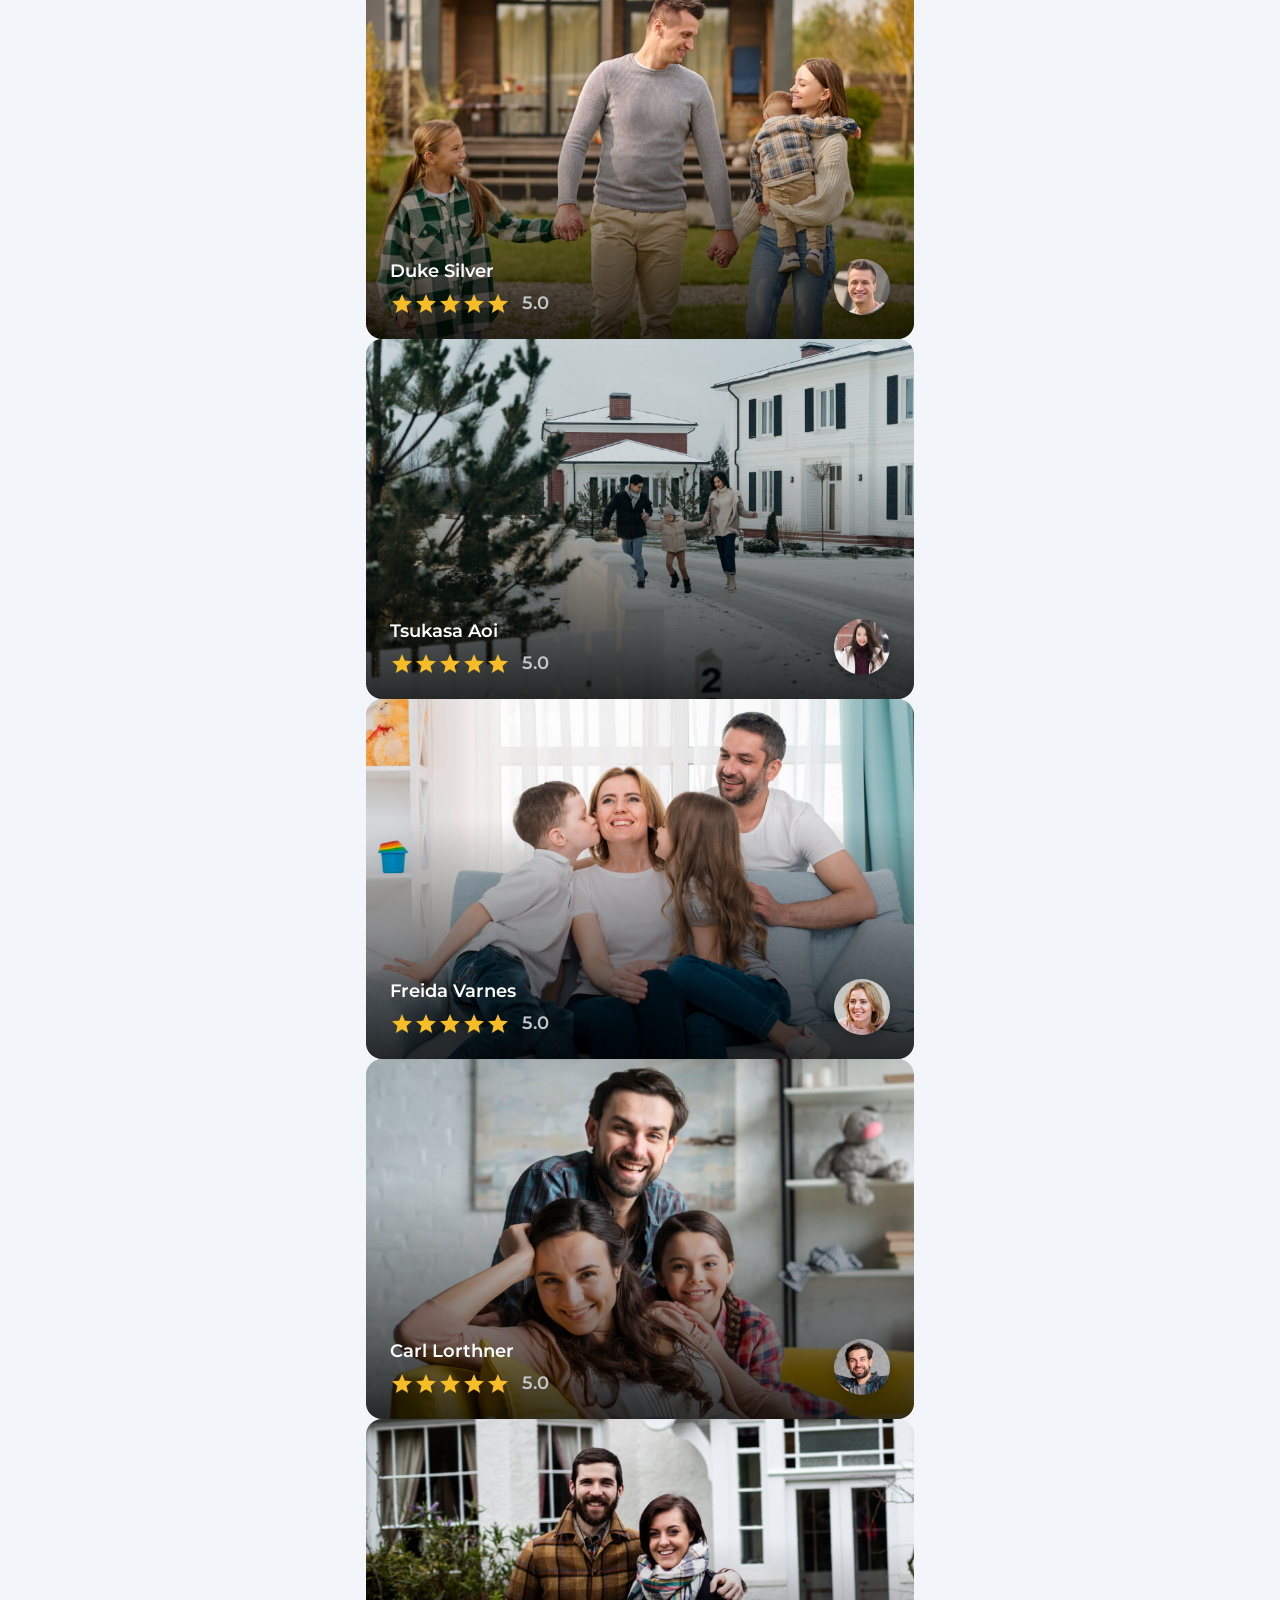
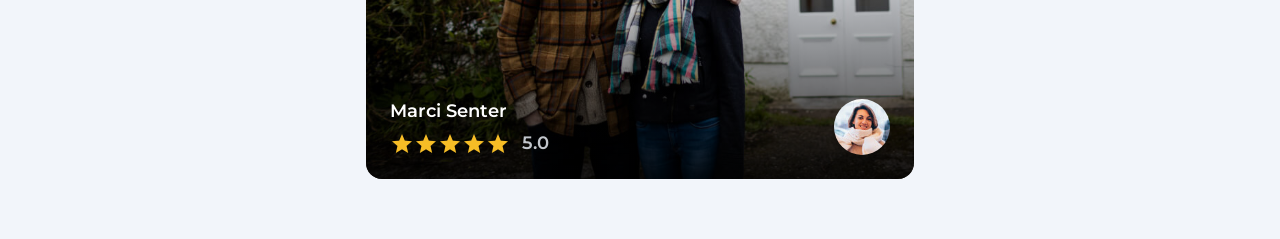
==== commit 10a0a402: "story" ====
--- a/HTML  CSS/Real Estate/index.html
+++ b/HTML  CSS/Real Estate/index.html
@@ -649,7 +649,7 @@
 
                         <div>
 
-                            <p class="section-subtile title-medium">Our Cuntomers</p>
+                            <p class="section-subtitle title-medium">Our Cuntomers</p>
 
                             <h2 class="section-title headline-medium">We Help 1000+ Family Find Their True Home</h2>
 
--- a/HTML  CSS/Real Estate/css/style.css
+++ b/HTML  CSS/Real Estate/css/style.css
@@ -798,6 +798,99 @@
   #STORY
 \*-----------------------------------*/
 
+.story .section-subtitle{
+    color: var(--primary-100);
+}
+
+.story .section-title{
+    margin-block: 12px;
+}
+
+.avatar-list{
+    display: flex;
+}
+
+.avatar{
+    position: relative;
+    width: 60px;
+    height: 40px;
+    border-radius: var(--radius-full);
+    border: 3px solid var(--neutral-98);
+    overflow: hidden;
+}
+
+.avatar:not(:first-child){
+    margin-inline-start: -10px;
+}
+
+.avatar .overlay-content{
+    position: absolute;
+    inset: 0;
+    display: grid;
+    place-items: center;
+    background-color: #000000BF;
+    color: var(--neutral-100);
+}
+
+.story .title-wrapper{
+    display: grid;
+    gap: 16px;
+}
+
+.story-text{
+    display: grid;
+    gap: 16px;
+}
+
+.story-card{
+    position: relative;
+    height: 360px;
+    background-repeat: no-repeat;
+    background-size: cover;
+    background-position: center;
+    border-radius: var(--radius-large);
+    overflow: hidden;
+    transition: var(--transition-duration-quick) var(--transition-easing-quick);
+}
+
+.story-card:where(:hover, :focus-visible){
+    scale: 0.99;
+}
+
+.story-card .overlay-content{
+    position: absolute;
+    inset: 0;
+    background: linear-gradient(180deg, #00000000 33.33%, #000000cc 100%);
+    color: var(--white);
+    display: flex;
+    justify-content: space-between;
+    align-items: flex-end;
+    padding: 24px;
+}
+
+.story-card .rating-wrapper{
+    display: flex;
+    align-items: center;
+    margin-block-start: 8px;
+}
+
+.story-card .rating-text{
+    margin-inline-start: 12px;
+    color: var(--neutral-80);
+}
+
+.story-card .material-symbols-outlined{
+    font-variation-settings: 'FILL' 1;
+    color: var(--yellow);
+}
+
+.story-card .card-avatar{
+    width: 56px;
+    height: 56px;
+    border-radius: var(--radius-circle);
+    box-shadow: var(--shadow-3);
+    overflow: hidden;
+}
 
 
 
@@ -812,4 +905,7 @@
 
 /*-----------------------------------*\
   #MEDIA QUERIES
-\*-----------------------------------*/+\*-----------------------------------*/
+
+
+
